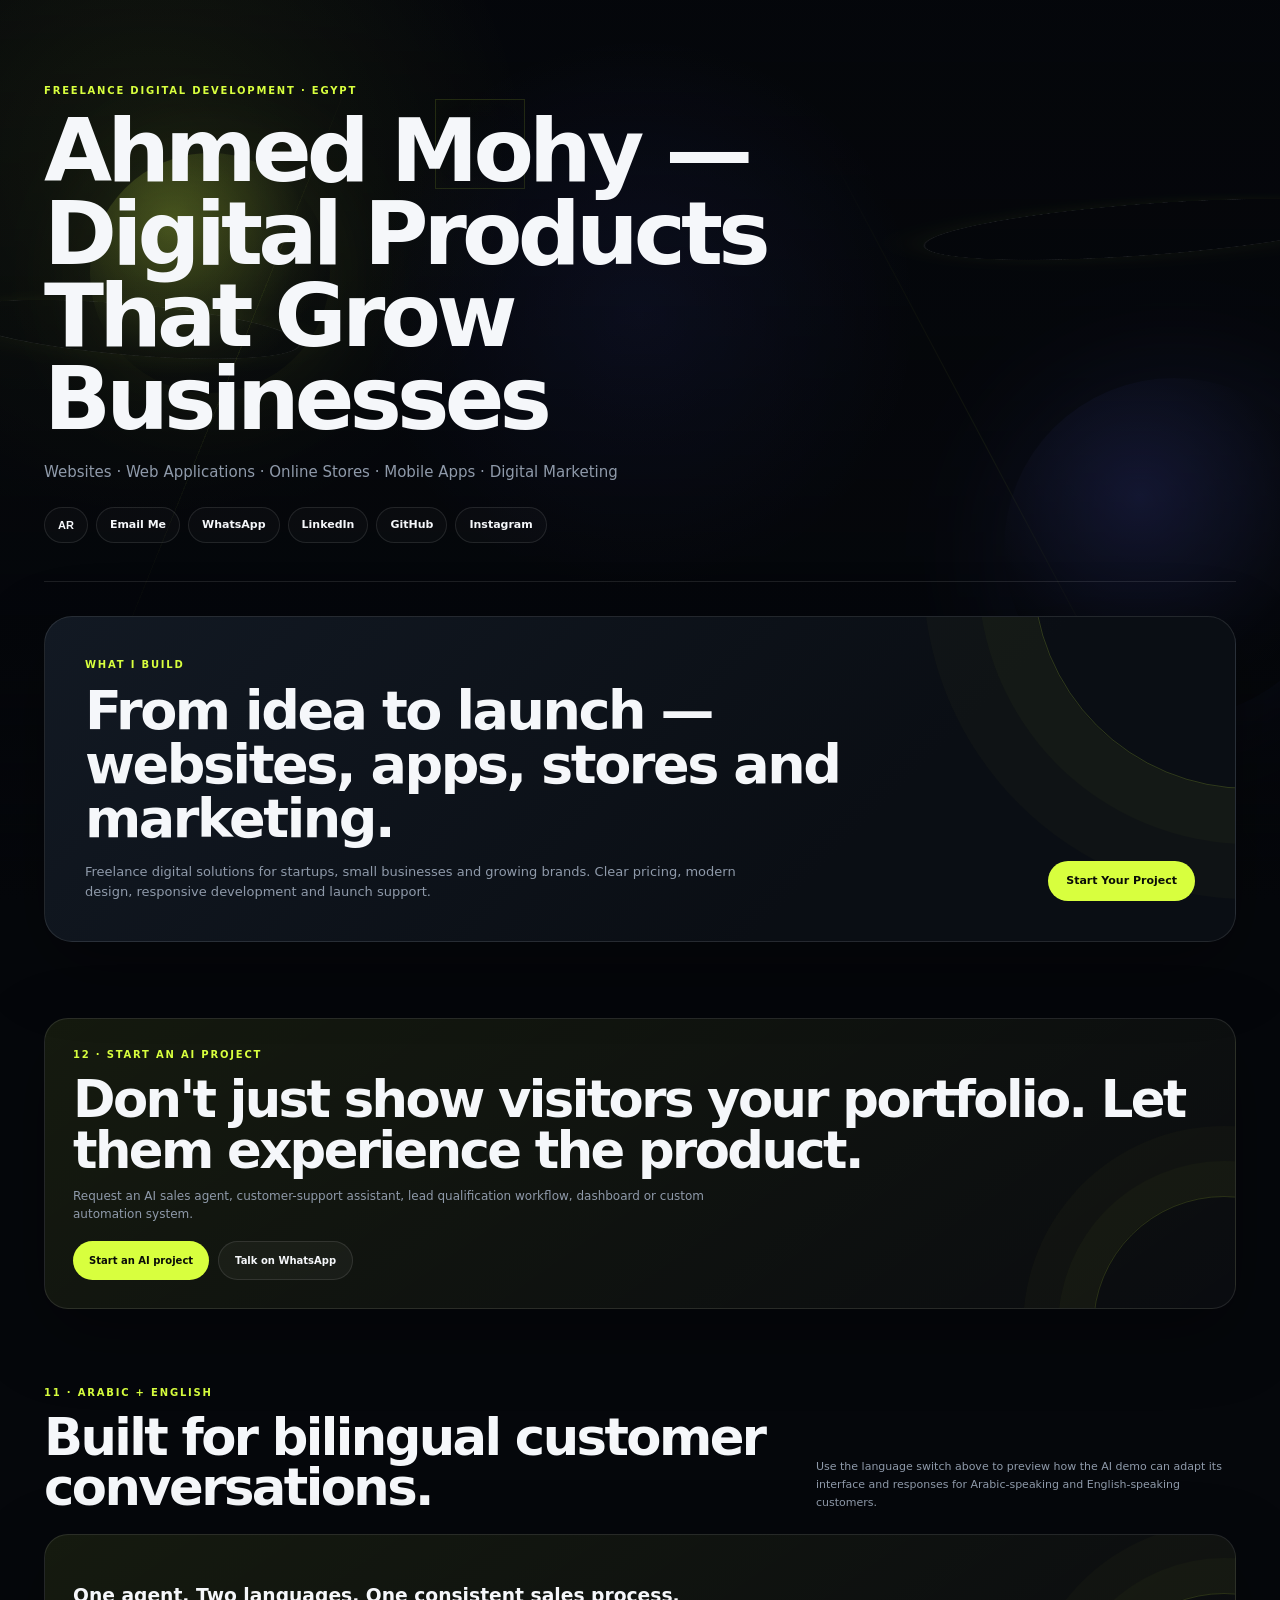
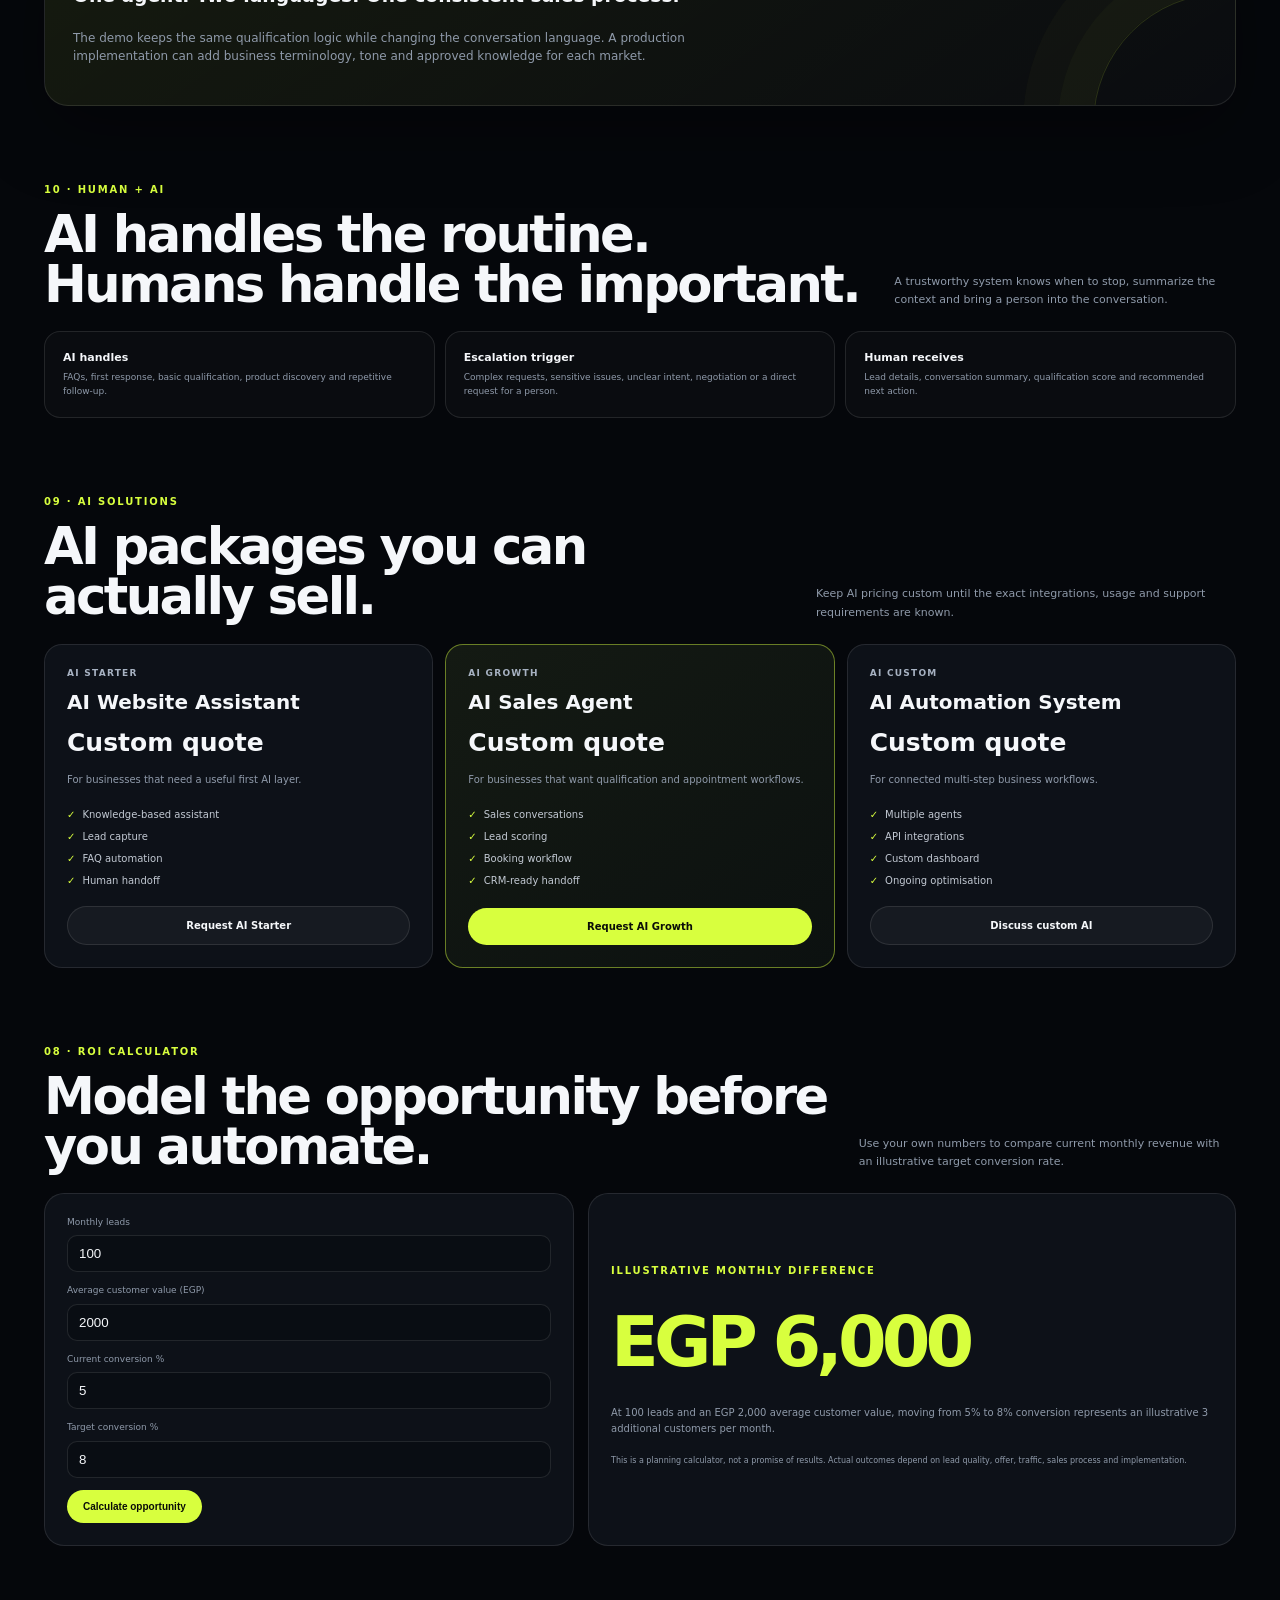
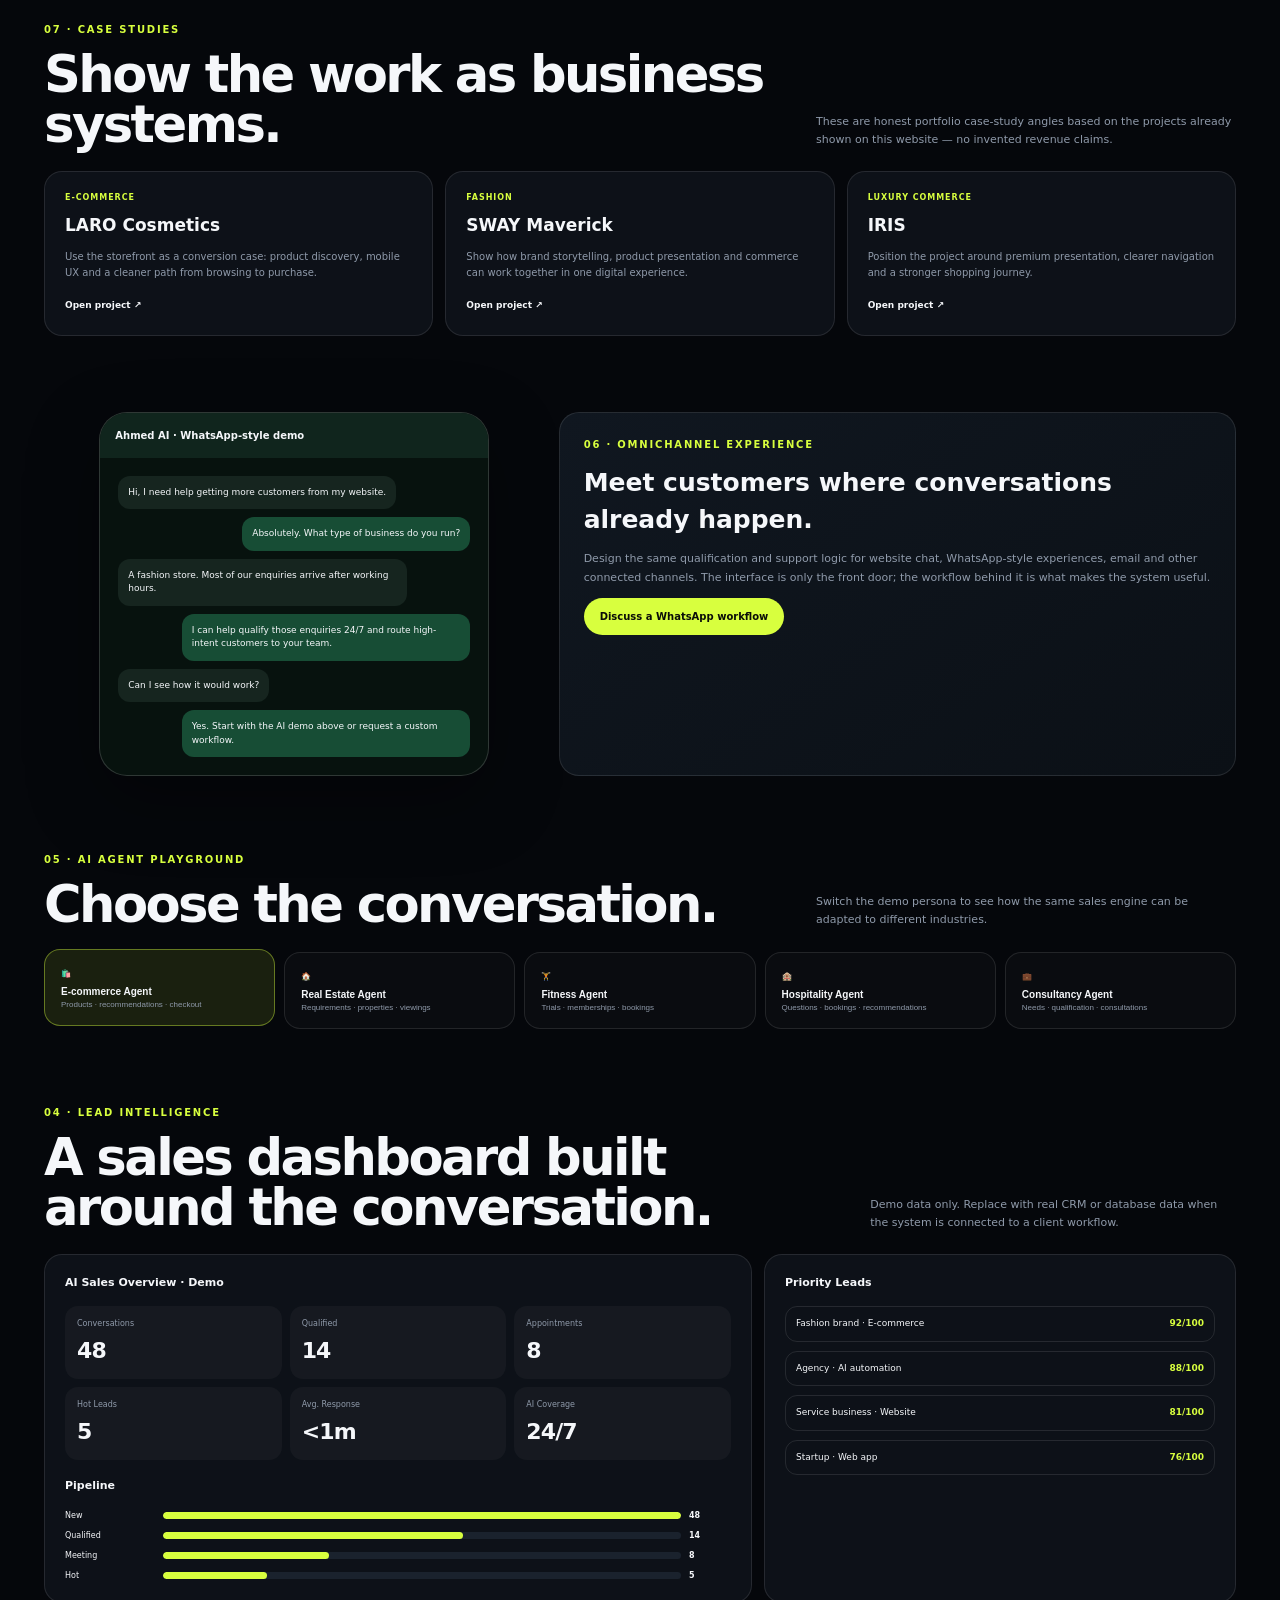
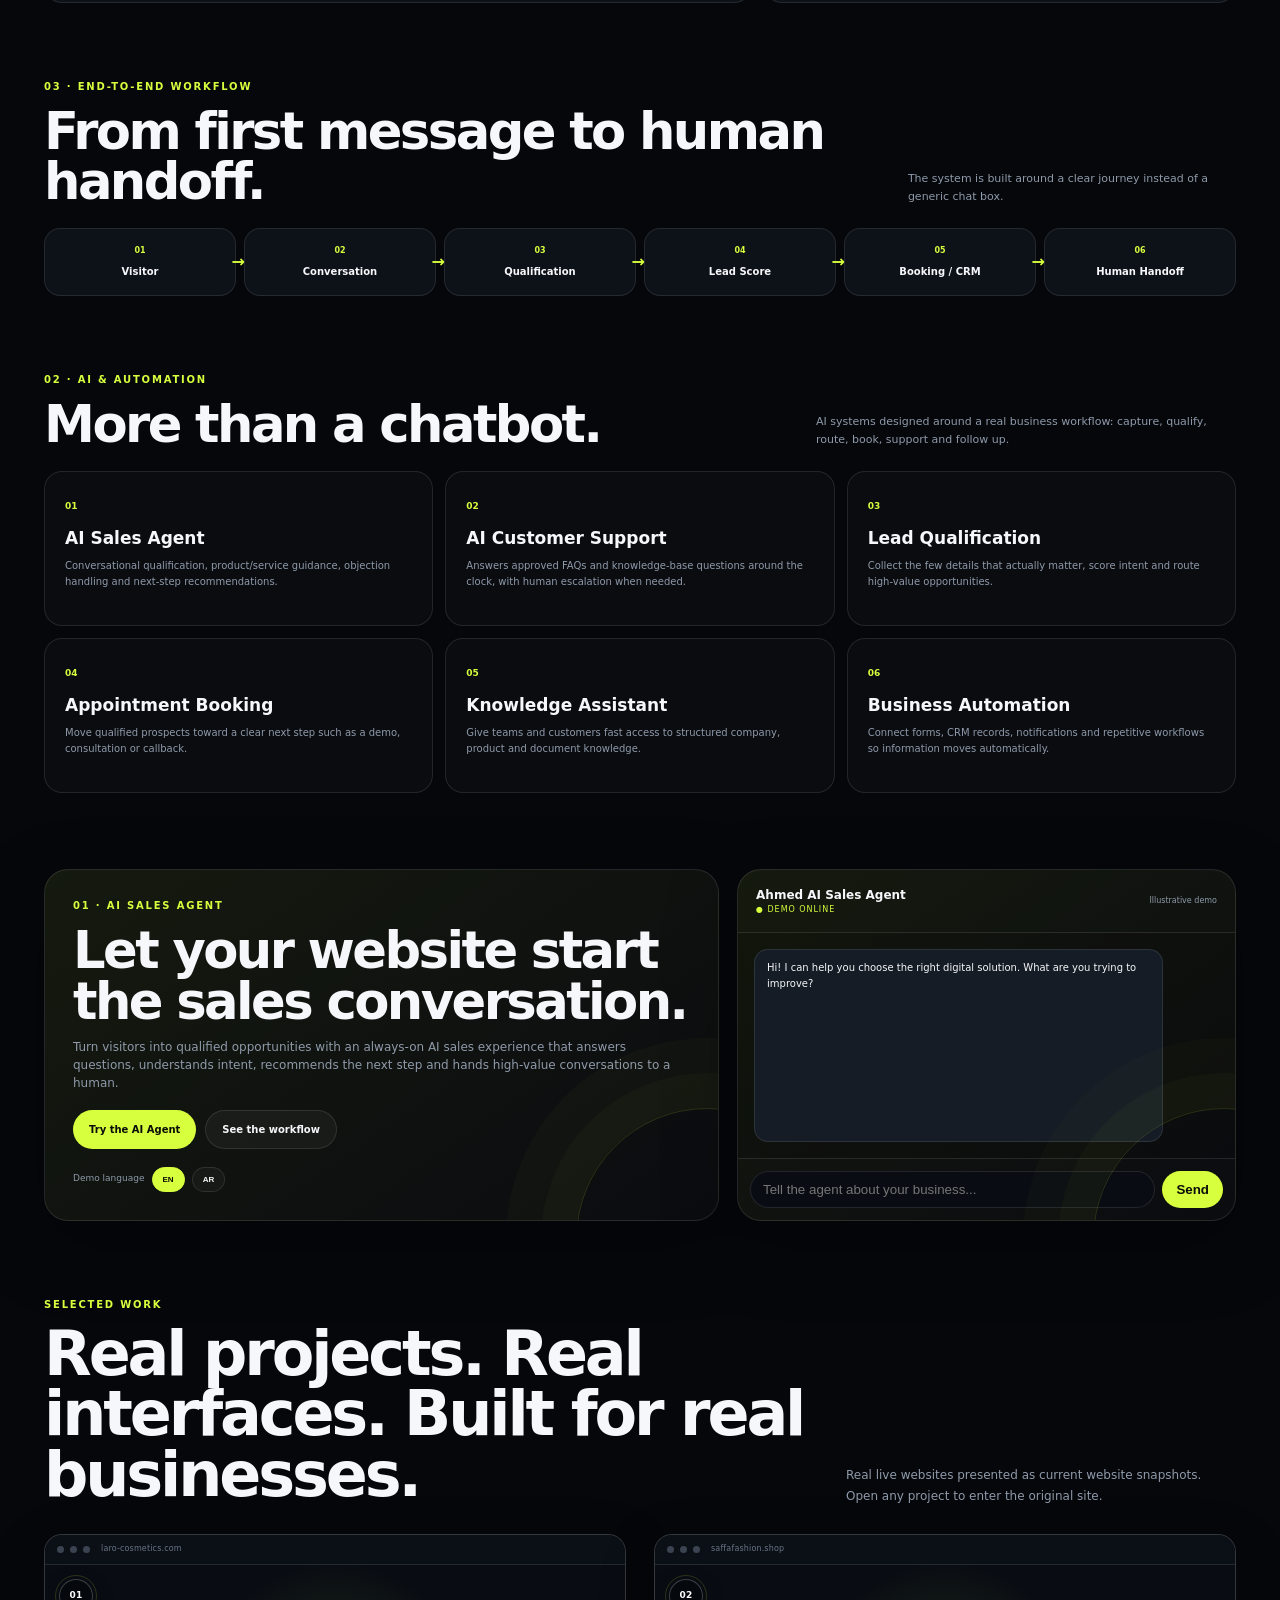
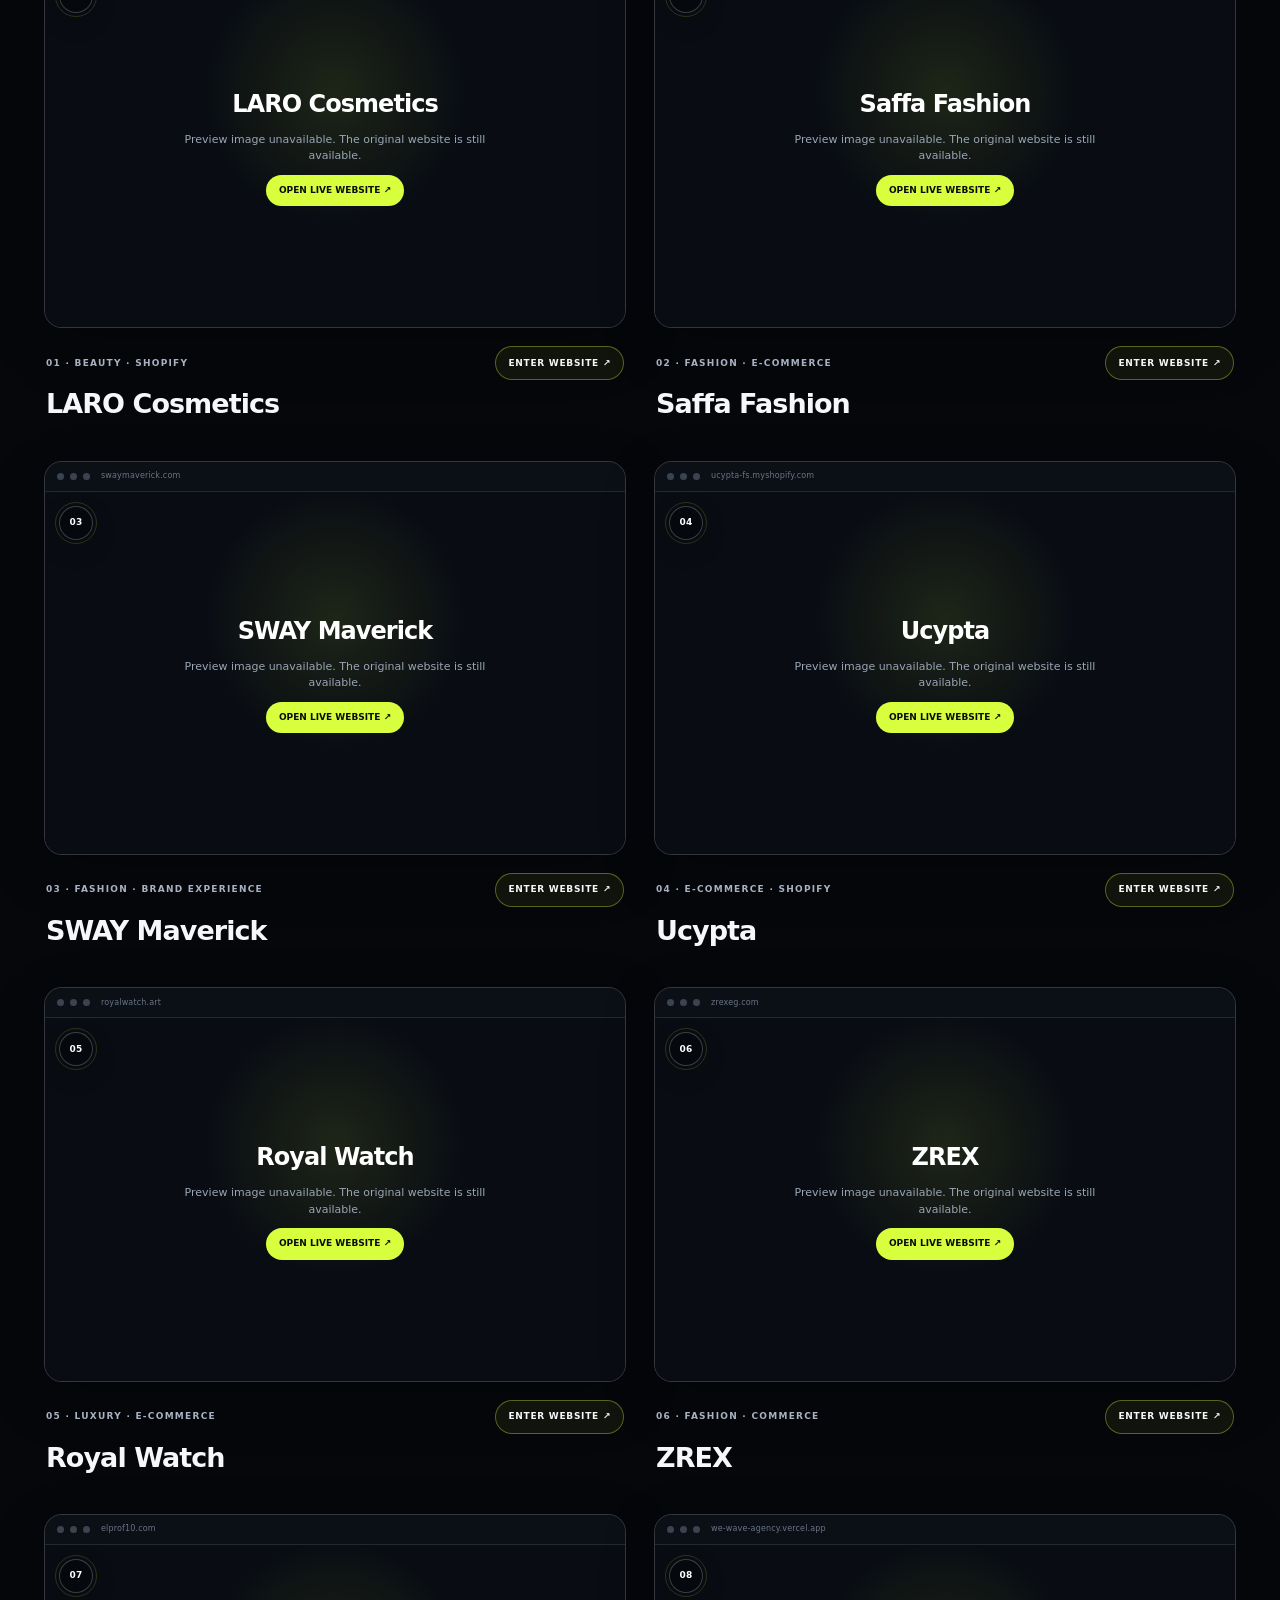
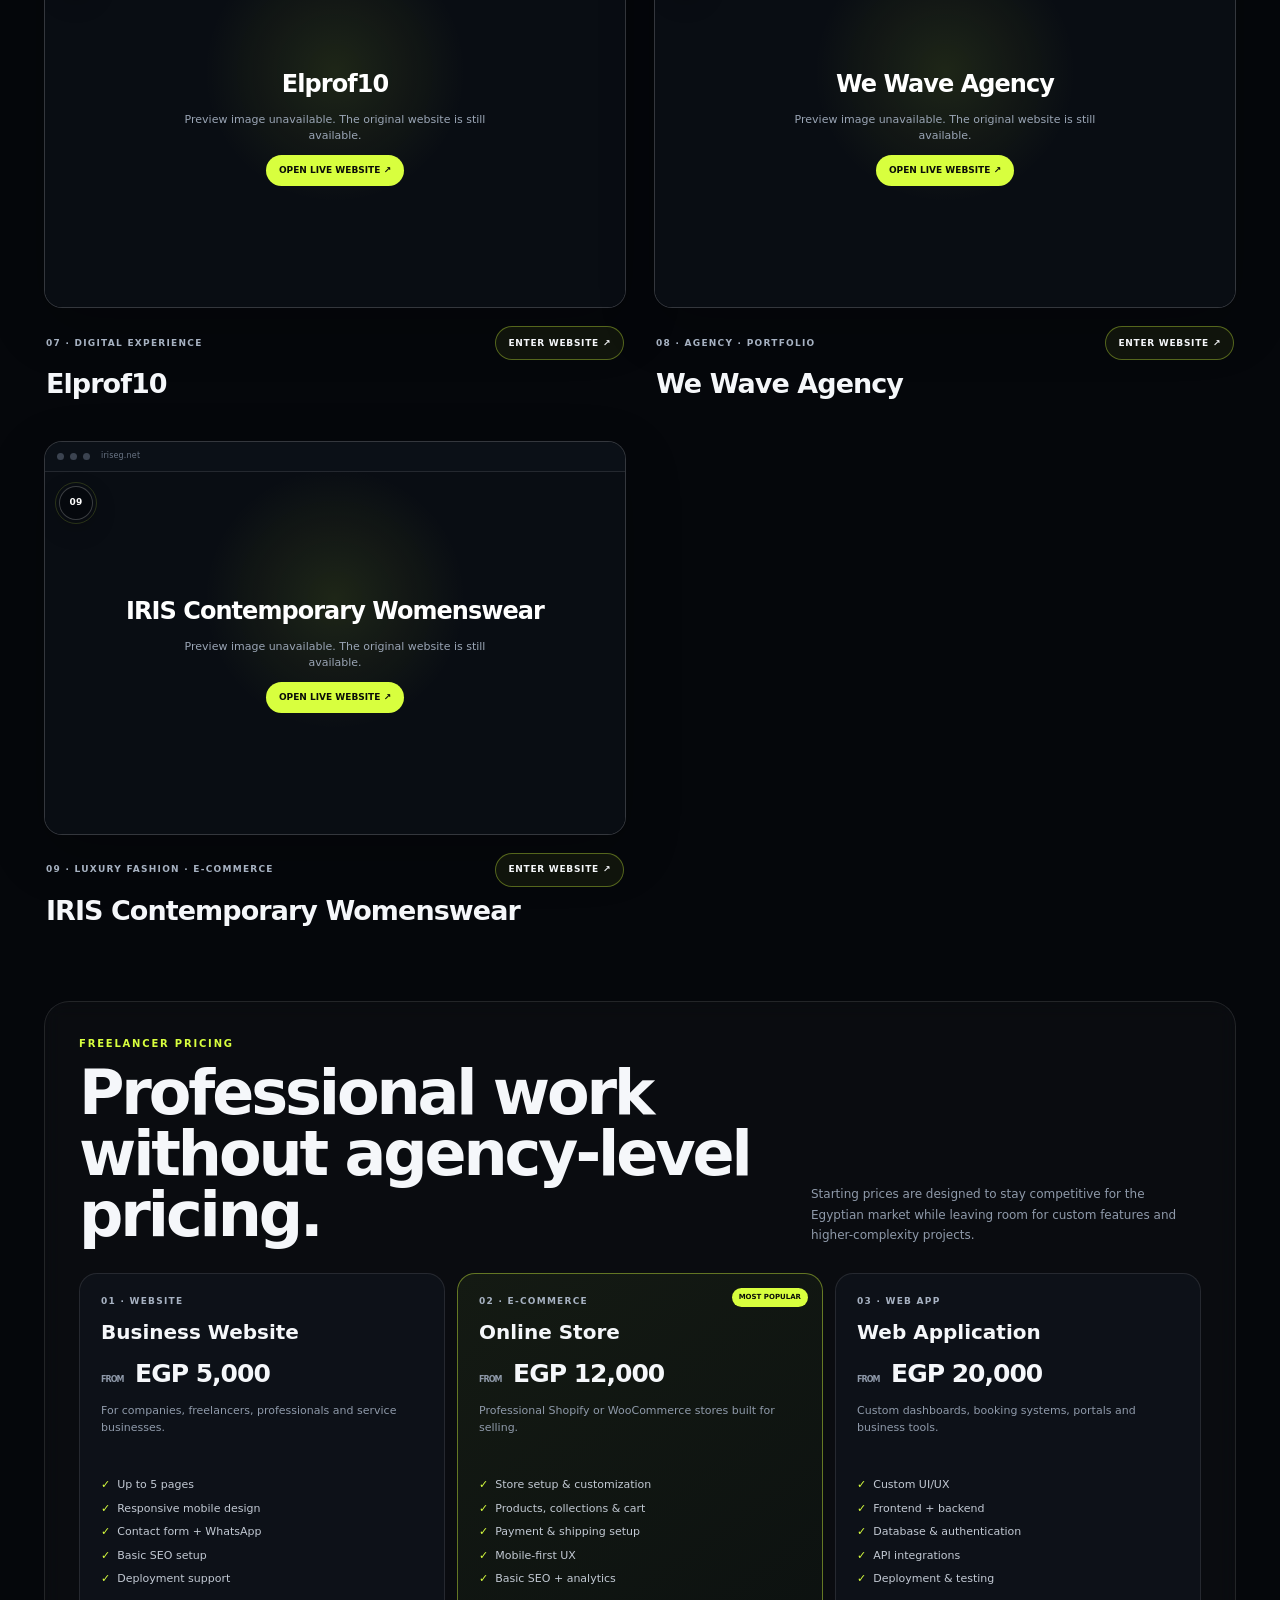
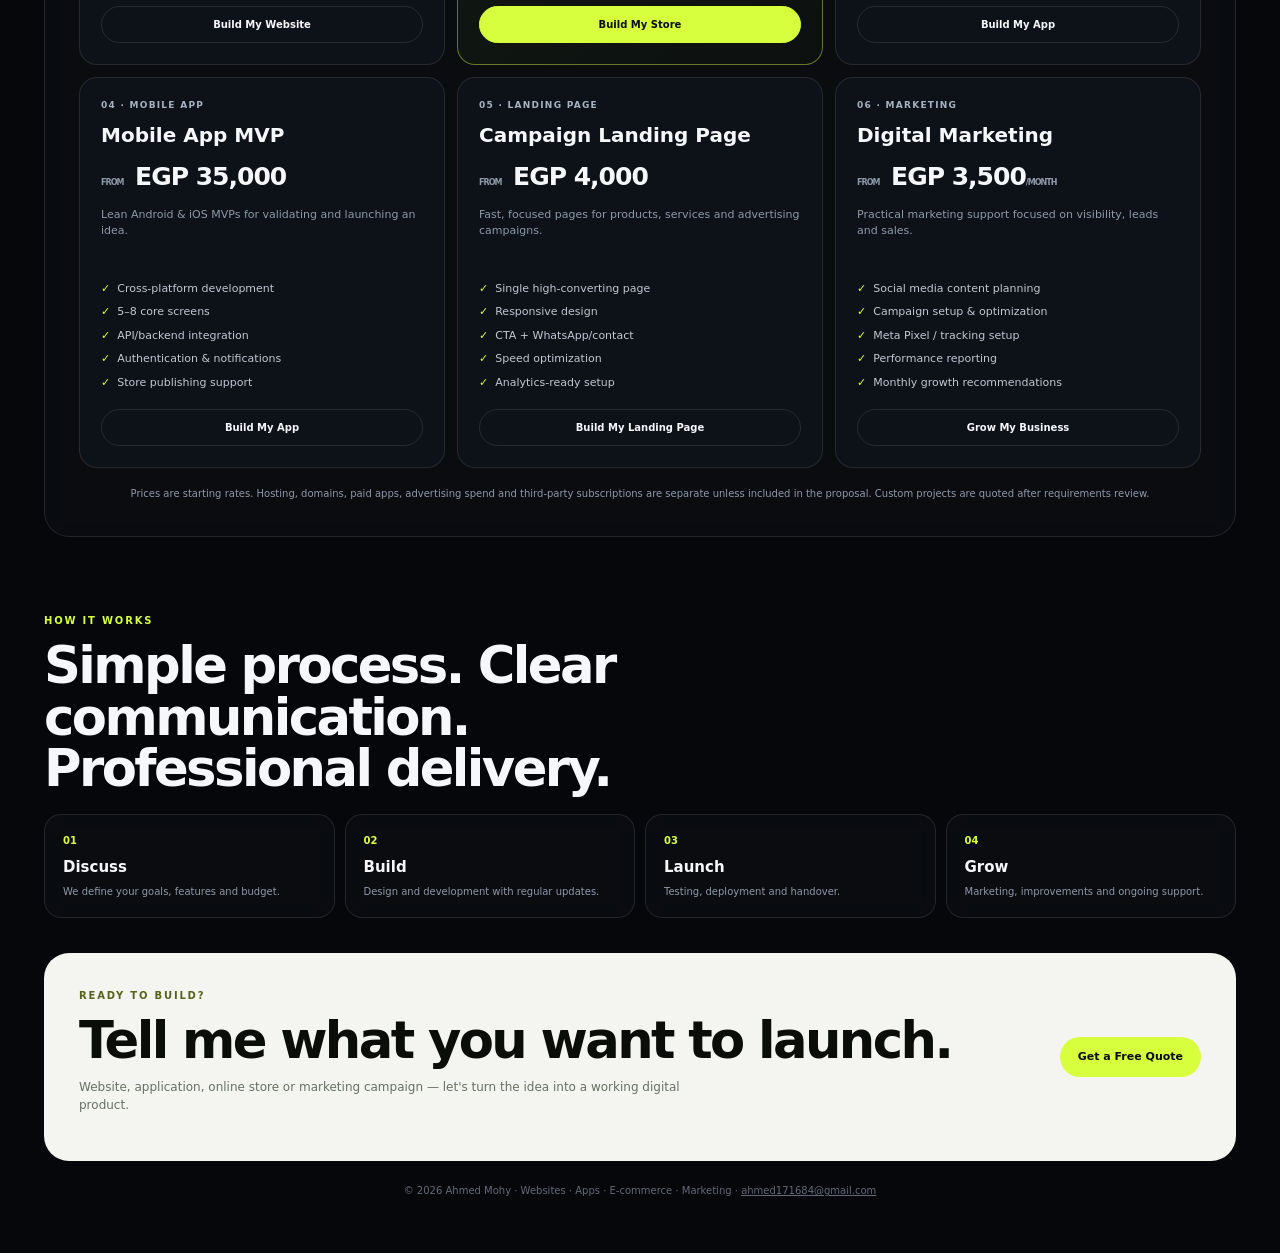
==== index.html @ adc6d204 "Apply 12-step AI growth upgrade" ====
<!doctype html>
<html lang="en">
<head>
  <meta charset="utf-8" />
  <meta name="viewport" content="width=device-width,initial-scale=1" />
  <meta name="description" content="Ahmed Mohy — Websites, AI sales agents, web applications, online stores, mobile apps and digital marketing in Egypt." />
  <title>Ahmed Mohy | Websites · AI Agents · E-commerce · Automation</title>
  <link rel="preconnect" href="https://fonts.googleapis.com" />
  <link rel="preconnect" href="https://fonts.gstatic.com" crossorigin />
  <link rel="stylesheet" href="style.css" />
  <link rel="stylesheet" href="growth.css" />
</head>
<body>
  <div class="container">
    <header class="header">
      <div class="eyebrow">FREELANCE DIGITAL DEVELOPMENT · EGYPT</div>
      <h1 id="title">Ahmed Mohy — Digital Products That Grow Businesses</h1>
      <p id="subtitle">Websites · Web Applications · Online Stores · Mobile Apps · Digital Marketing</p>
      <div class="buttons">
        <button class="chip" id="langBtn" type="button">AR</button>
        <a class="chip" href="mailto:ahmed171684@gmail.com">Email Me</a>
        <a class="chip" href="https://wa.me/201016286261" target="_blank" rel="noopener noreferrer">WhatsApp</a>
        <a class="chip" href="https://www.linkedin.com/in/ahmed-mohy-83b447220/" target="_blank" rel="noopener noreferrer">LinkedIn</a>
        <a class="chip" href="https://github.com/AhmedMohy99" target="_blank" rel="noopener noreferrer">GitHub</a>
        <a class="chip" href="https://www.instagram.com/ahmed.abdrabboo/" target="_blank" rel="noopener noreferrer">Instagram</a>
      </div>
    </header>

    <section class="hero-card">
      <div>
        <div class="eyebrow">WHAT I BUILD</div>
        <h2>From idea to launch — websites, apps, stores and marketing.</h2>
        <p>Freelance digital solutions for startups, small businesses and growing brands. Clear pricing, modern design, responsive development and launch support.</p>
      </div>
      <a class="hero-cta" href="mailto:ahmed171684@gmail.com?subject=Project%20Inquiry">Start Your Project</a>
    </section>

    <section class="work" id="work" aria-labelledby="workTitle">
      <div class="section-heading">
        <div>
          <div class="eyebrow">SELECTED WORK</div>
          <h2 id="workTitle">Real projects. Real interfaces. Built for real businesses.</h2>
        </div>
        <p id="workIntro">Every project now has a real homepage preview when the live URL is available, with the original local screenshot kept as a fast fallback.</p>
      </div>
      <div class="work-grid">
        <article class="work-card work-card-large featured-project" data-live-url="https://we-wave-agency.vercel.app/"><div class="browser-frame"><div class="browser-bar"><span></span><span></span><span></span><small>we-wave-agency.vercel.app</small></div><button class="live-preview" type="button" aria-label="Open live We Wave homepage">LIVE HOMEPAGE <b>↗</b></button><div class="work-image"><img src="assets/projects/we-wave-agency.png" alt="We Wave Agency homepage preview" loading="eager" /></div></div><div class="work-info"><div class="project-topline"><span>01 · DIGITAL AGENCY WEBSITE</span><a class="project-link" href="https://we-wave-agency.vercel.app/" target="_blank" rel="noopener noreferrer">View Website ↗</a></div><h3>We Wave Agency</h3><p>Modern agency website and digital brand presence with services, portfolio and contact experience.</p></div></article>
        <article class="work-card work-card-large featured-project" data-live-url="https://laro-cosmetics.com/"><div class="browser-frame"><div class="browser-bar"><span></span><span></span><span></span><small>laro-cosmetics.com</small></div><button class="live-preview" type="button" aria-label="Open live LARO Cosmetics homepage">LIVE HOMEPAGE <b>↗</b></button><div class="work-image"><img src="assets/projects/laro.png" alt="LARO Cosmetics homepage preview" loading="lazy" /></div></div><div class="work-info"><div class="project-topline"><span>02 · SHOPIFY E-COMMERCE</span><a class="project-link" href="https://laro-cosmetics.com/" target="_blank" rel="noopener noreferrer">View Website ↗</a></div><h3>LARO Cosmetics</h3><p>Beauty e-commerce experience with product presentation and conversion-focused storefront UX.</p></div></article>
        <article class="work-card" data-live-url="https://saffafashion.shop/"><div class="browser-frame"><div class="browser-bar"><span></span><span></span><span></span><small>saffafashion.shop</small></div><button class="live-preview" type="button" aria-label="Open live Saffa Fashion homepage">LIVE HOMEPAGE <b>↗</b></button><div class="work-image"><img src="assets/projects/saffa.png" alt="Saffa Fashion homepage preview" loading="lazy" /></div></div><div class="work-info"><div class="project-topline"><span>03 · FASHION E-COMMERCE</span><a class="project-link" href="https://saffafashion.shop/" target="_blank" rel="noopener noreferrer">View Website ↗</a></div><h3>Saffa Fashion</h3><p>Modern fashion storefront designed for a clean and premium shopping experience.</p></div></article>
        <article class="work-card"><div class="browser-frame"><div class="browser-bar"><span></span><span></span><span></span><small>IRIS · local preview</small></div><div class="work-image"><img src="assets/projects/iris.jpg" alt="IRIS Contemporary Womenswear homepage preview" loading="lazy" /></div></div><div class="work-info"><span>04 · WOOCOMMERCE</span><h3>IRIS Contemporary Womenswear</h3><p>Quiet-luxury fashion presentation with refined product-focused UX.</p></div></article>
        <article class="work-card" data-live-url="https://swaymaverick.com/"><div class="browser-frame"><div class="browser-bar"><span></span><span></span><span></span><small>swaymaverick.com</small></div><button class="live-preview" type="button" aria-label="Open live SWAYMAVERICK homepage">LIVE HOMEPAGE <b>↗</b></button><div class="work-image"><img src="assets/projects/swaymaverick.png" alt="SWAYMAVERICK homepage preview" loading="lazy" /></div></div><div class="work-info"><div class="project-topline"><span>05 · FASHION BRAND</span><a class="project-link" href="https://swaymaverick.com/" target="_blank" rel="noopener noreferrer">View Website ↗</a></div><h3>SWAY Maverick</h3><p>Bold fashion e-commerce presentation built around strong product visuals.</p></div></article>
        <article class="work-card" data-live-url="https://zrexeg.com/"><div class="browser-frame"><div class="browser-bar"><span></span><span></span><span></span><small>zrexeg.com</small></div><button class="live-preview" type="button" aria-label="Open live ZREX homepage">LIVE HOMEPAGE <b>↗</b></button><div class="work-image"><img src="assets/projects/zrexeg.png" alt="ZREX homepage preview" loading="lazy" /></div></div><div class="work-info"><div class="project-topline"><span>06 · WEB DEVELOPMENT</span><a class="project-link" href="https://zrexeg.com/" target="_blank" rel="noopener noreferrer">View Website ↗</a></div><h3>ZREX</h3><p>Business-focused web experience with a clear structure and modern interface.</p></div></article>
        <article class="work-card"><div class="browser-frame"><div class="browser-bar"><span></span><span></span><span></span><small>UCYPTA · local preview</small></div><div class="work-image"><img src="assets/projects/ucypta.png" alt="Ucypta homepage preview" loading="lazy" /></div></div><div class="work-info"><span>07 · WEBSITE</span><h3>Ucypta</h3><p>Responsive digital experience designed around usability and clear content.</p></div></article>
        <article class="work-card" data-live-url="https://elprof10.com/"><div class="browser-frame"><div class="browser-bar"><span></span><span></span><span></span><small>elprof10.com</small></div><button class="live-preview" type="button" aria-label="Open live Elprof10 homepage">LIVE HOMEPAGE <b>↗</b></button><div class="work-image"><img src="assets/projects/elprof10.png" alt="Elprof10 homepage preview" loading="lazy" /></div></div><div class="work-info"><div class="project-topline"><span>08 · WEBSITE</span><a class="project-link" href="https://elprof10.com/" target="_blank" rel="noopener noreferrer">View Website ↗</a></div><h3>Elprof10</h3><p>Performance-minded website interface with a practical business-first layout.</p></div></article>
        <article class="work-card" data-live-url="https://www.officialroyalwatch.com/"><div class="browser-frame"><div class="browser-bar"><span></span><span></span><span></span><small>officialroyalwatch.com</small></div><button class="live-preview" type="button" aria-label="Open live Royal Watch homepage">LIVE HOMEPAGE <b>↗</b></button><div class="work-image"><img src="assets/projects/royalwatch.png" alt="Royal Watch homepage preview" loading="lazy" /></div></div><div class="work-info"><div class="project-topline"><span>09 · E-COMMERCE</span><a class="project-link" href="https://www.officialroyalwatch.com/" target="_blank" rel="noopener noreferrer">View Website ↗</a></div><h3>Royal Watch</h3><p>Premium product presentation focused on watches, trust and online shopping.</p></div></article>
      </div>
    </section>

    <section class="pricing" id="pricing" aria-labelledby="pricingTitle">
      <div class="section-heading"><div><div class="eyebrow">FREELANCER PRICING</div><h2 id="pricingTitle">Professional work without agency-level pricing.</h2></div><p id="pricingIntro">Starting prices are designed to stay competitive for the Egyptian market while leaving room for custom features and higher-complexity projects.</p></div>
      <div class="pricing-grid">
        <article class="price-card"><div class="price-label">01 · WEBSITE</div><h3>Business Website</h3><div class="price"><span>FROM</span> EGP 5,000</div><p>For companies, freelancers, professionals and service businesses.</p><ul><li>Up to 5 pages</li><li>Responsive mobile design</li><li>Contact form + WhatsApp</li><li>Basic SEO setup</li><li>Deployment support</li></ul><a class="price-cta" href="mailto:ahmed171684@gmail.com?subject=Business%20Website">Build My Website</a></article>
        <article class="price-card featured"><div class="popular">MOST POPULAR</div><div class="price-label">02 · E-COMMERCE</div><h3>Online Store</h3><div class="price"><span>FROM</span> EGP 12,000</div><p>Professional Shopify or WooCommerce stores built for selling.</p><ul><li>Store setup & customization</li><li>Products, collections & cart</li><li>Payment & shipping setup</li><li>Mobile-first UX</li><li>Basic SEO + analytics</li></ul><a class="price-cta primary" href="mailto:ahmed171684@gmail.com?subject=Online%20Store">Build My Store</a></article>
        <article class="price-card"><div class="price-label">03 · WEB APP</div><h3>Web Application</h3><div class="price"><span>FROM</span> EGP 20,000</div><p>Custom dashboards, booking systems, portals and business tools.</p><ul><li>Custom UI/UX</li><li>Frontend + backend</li><li>Database & authentication</li><li>API integrations</li><li>Deployment & testing</li></ul><a class="price-cta" href="mailto:ahmed171684@gmail.com?subject=Web%20Application">Build My App</a></article>
        <article class="price-card"><div class="price-label">04 · MOBILE APP</div><h3>Mobile App MVP</h3><div class="price"><span>FROM</span> EGP 35,000</div><p>Lean Android & iOS MVPs for validating and launching an idea.</p><ul><li>Cross-platform development</li><li>5–8 core screens</li><li>API/backend integration</li><li>Authentication & notifications</li><li>Store publishing support</li></ul><a class="price-cta" href="mailto:ahmed171684@gmail.com?subject=Mobile%20App">Build My App</a></article>
        <article class="price-card"><div class="price-label">05 · LANDING PAGE</div><h3>Campaign Landing Page</h3><div class="price"><span>FROM</span> EGP 4,000</div><p>Fast, focused pages for products, services and advertising campaigns.</p><ul><li>Single high-converting page</li><li>Responsive design</li><li>CTA + WhatsApp/contact</li><li>Speed optimization</li><li>Analytics-ready setup</li></ul><a class="price-cta" href="mailto:ahmed171684@gmail.com?subject=Landing%20Page">Build My Landing Page</a></article>
        <article class="price-card"><div class="price-label">06 · MARKETING</div><h3>Digital Marketing</h3><div class="price"><span>FROM</span> EGP 3,500<span>/MONTH</span></div><p>Practical marketing support focused on visibility, leads and sales.</p><ul><li>Social media content planning</li><li>Campaign setup & optimization</li><li>Meta Pixel / tracking setup</li><li>Performance reporting</li><li>Monthly growth recommendations</li></ul><a class="price-cta" href="mailto:ahmed171684@gmail.com?subject=Digital%20Marketing">Grow My Business</a></article>
      </div>
      <p class="pricing-note" id="pricingNote">Prices are starting rates. Hosting, domains, paid apps, advertising spend and third-party subscriptions are separate unless included in the proposal. Custom projects are quoted after requirements review.</p>
    </section>

    <section class="process"><div class="eyebrow">HOW IT WORKS</div><h2>Simple process. Clear communication. Professional delivery.</h2><div class="process-grid"><div><b>01</b><strong>Discuss</strong><span>We define your goals, features and budget.</span></div><div><b>02</b><strong>Build</strong><span>Design and development with regular updates.</span></div><div><b>03</b><strong>Launch</strong><span>Testing, deployment and handover.</span></div><div><b>04</b><strong>Grow</strong><span>Marketing, improvements and ongoing support.</span></div></div></section>
    <section class="contact-card"><div><div class="eyebrow">READY TO BUILD?</div><h2>Tell me what you want to launch.</h2><p>Website, application, online store or marketing campaign — let's turn the idea into a working digital product.</p></div><a class="hero-cta" href="mailto:ahmed171684@gmail.com?subject=New%20Project%20Inquiry">Get a Free Quote</a></section>
    <footer class="footer">© 2026 Ahmed Mohy · Websites · Apps · E-commerce · Marketing · <a href="mailto:ahmed171684@gmail.com">ahmed171684@gmail.com</a></footer>
  </div>

  <div class="preview-modal" id="previewModal" aria-hidden="true" role="dialog" aria-modal="true" aria-labelledby="previewTitle">
    <div class="preview-backdrop" data-close-preview></div>
    <div class="preview-dialog">
      <div class="preview-header"><div><span class="eyebrow">LIVE HOMEPAGE</span><h2 id="previewTitle">Project Preview</h2></div><div class="preview-actions"><a id="previewExternal" class="chip" href="#" target="_blank" rel="noopener noreferrer">Open Full Site ↗</a><button class="chip" id="previewClose" type="button">Close</button></div></div>
      <div class="preview-browser"><div class="browser-bar"><span></span><span></span><span></span><small id="previewUrl">Live website</small></div><iframe id="previewFrame" title="Live project homepage" loading="lazy" referrerpolicy="strict-origin-when-cross-origin"></iframe></div>
      <p class="preview-note">If a website blocks embedded previews, use <strong>Open Full Site ↗</strong> to view the exact live homepage in a new tab.</p>
    </div>
  </div>
  <script src="growth.js"></script>
  <script src="script.js"></script>
</body>
</html>
---- style.css ----
:root{--bg:#07090d;--surface:#0d1118;--surface-2:#121923;--text:#f5f7fa;--muted:#8f9aaa;--line:rgba(255,255,255,.10);--line-strong:rgba(255,255,255,.16);--accent:#d8ff3e;--accent-soft:rgba(216,255,62,.10);--accent-2:#a7b2c2;--shadow:0 24px 70px rgba(0,0,0,.34)}
*{box-sizing:border-box}html{scroll-behavior:smooth}body{margin:0;background:radial-gradient(850px 520px at 8% -8%,rgba(216,255,62,.10),transparent 62%),radial-gradient(900px 620px at 92% 10%,rgba(91,104,255,.10),transparent 64%),var(--bg);color:var(--text);font-family:Inter,ui-sans-serif,system-ui,-apple-system,"Segoe UI",Roboto,Arial,sans-serif;line-height:1.5}.container{width:min(1240px,100%);margin:auto;padding:28px 24px 55px}.header{padding:55px 0 38px;border-bottom:1px solid var(--line)}.eyebrow{font-size:10px;letter-spacing:.18em;font-weight:850;color:var(--accent);text-transform:uppercase;margin-bottom:12px}h1{max-width:950px;margin:0;font-size:clamp(42px,7vw,88px);line-height:.94;letter-spacing:-.055em;font-weight:850}.header p{margin:20px 0 0;color:var(--muted);font-size:15px}.buttons{display:flex;flex-wrap:wrap;gap:8px;margin-top:24px}.chip{display:inline-flex;align-items:center;justify-content:center;min-height:36px;padding:8px 13px;border:1px solid var(--line);border-radius:999px;background:rgba(255,255,255,.025);color:var(--text);text-decoration:none;font-size:11px;font-weight:750;cursor:pointer;transition:transform .2s ease,border-color .2s ease,color .2s ease,background .2s ease}.chip:hover{border-color:rgba(216,255,62,.55);background:var(--accent-soft);color:var(--accent);transform:translateY(-2px)}
.hero-card{margin:34px 0 76px;padding:40px;border:1px solid var(--line);border-radius:28px;background:linear-gradient(135deg,#121923,#0a0e14 68%);display:flex;align-items:flex-end;justify-content:space-between;gap:30px;box-shadow:var(--shadow);position:relative;overflow:hidden}.hero-card:after{content:"";position:absolute;width:430px;height:430px;right:-230px;top:-260px;border-radius:50%;border:1px solid rgba(216,255,62,.18);box-shadow:0 0 0 55px rgba(216,255,62,.025),0 0 0 110px rgba(216,255,62,.018)}.hero-card h2{position:relative;z-index:1;max-width:820px;margin:0;font-size:clamp(28px,4.5vw,54px);line-height:1;letter-spacing:-.045em}.hero-card p{position:relative;z-index:1;max-width:680px;color:var(--muted);font-size:13px;margin:16px 0 0}.hero-cta{position:relative;z-index:2;display:inline-flex;align-items:center;justify-content:center;padding:12px 18px;border-radius:999px;background:var(--accent);color:#0a0d08;text-decoration:none;font-size:11px;font-weight:900;white-space:nowrap;transition:transform .2s ease,box-shadow .2s ease}.hero-cta:hover{transform:translateY(-2px);box-shadow:0 12px 35px rgba(216,255,62,.18)}
.work,.pricing{margin:0 0 76px;padding:0;background:transparent;border:0;box-shadow:none}.section-heading{display:flex;align-items:flex-end;justify-content:space-between;gap:40px;margin-bottom:28px}.section-heading h2{max-width:780px;margin:0;font-size:clamp(30px,5vw,62px);line-height:.98;letter-spacing:-.05em}.section-heading p{max-width:390px;color:var(--muted);font-size:12px;line-height:1.7;margin:0}.work-grid{display:grid;grid-template-columns:repeat(2,minmax(0,1fr));gap:42px 28px;align-items:start}.work-card,.work-card-unified{position:relative;min-width:0;overflow:visible;border:0;border-radius:0;background:transparent;transition:transform .3s ease}.work-card:hover,.work-card-unified:hover{transform:translateY(-5px)}.browser-frame{position:relative;background:var(--surface);border:1px solid var(--line-strong);border-radius:18px;overflow:hidden;box-shadow:0 18px 55px rgba(0,0,0,.24);transition:border-color .25s ease,box-shadow .25s ease}.work-card:hover .browser-frame{border-color:rgba(216,255,62,.32);box-shadow:0 24px 65px rgba(0,0,0,.34)}.browser-bar{height:30px;display:flex;align-items:center;gap:6px;padding:0 12px;border-bottom:1px solid var(--line);background:#0b1017}.browser-bar span{width:7px;height:7px;border-radius:50%;background:#3b4350}.browser-bar small{margin-left:5px;min-width:0;overflow:hidden;text-overflow:ellipsis;white-space:nowrap;color:#697484;font-size:8px;letter-spacing:.02em}.work-image{position:relative;aspect-ratio:16/10;overflow:hidden;background:#e9ebee}.work-image:after{content:"";position:absolute;inset:0;background:linear-gradient(180deg,transparent 58%,rgba(5,8,12,.18) 100%);pointer-events:none}.work-image img{position:absolute;inset:0;width:100%;height:100%;object-fit:cover;object-position:top center;display:block;transition:transform .65s cubic-bezier(.2,.7,.2,1),filter .35s ease}.work-card:hover .work-image img{transform:scale(1.025);filter:saturate(1.04)}.live-site-frame,.has-live-site .live-site-frame{display:none!important}.work-number{position:absolute;left:14px;top:44px;z-index:6;display:flex;align-items:center;justify-content:center;width:34px;height:34px;border:1px solid rgba(255,255,255,.22);border-radius:50%;background:rgba(5,8,12,.72);backdrop-filter:blur(12px);color:#fff;font-size:9px;font-weight:900;letter-spacing:.04em;box-shadow:0 8px 24px rgba(0,0,0,.22)}.work-number:before{content:"";position:absolute;inset:-5px;border:1px solid rgba(216,255,62,.16);border-radius:50%}.live-preview{display:none!important}.work-info{padding:18px 2px 0;min-height:86px}.project-topline{min-height:24px;display:flex;align-items:center;justify-content:space-between;gap:14px}.work-info span{font-size:9px;letter-spacing:.14em;text-transform:uppercase;color:var(--accent-2);font-weight:850}.work-info h3{margin:9px 0 0;font-size:clamp(21px,2.2vw,27px);letter-spacing:-.035em;line-height:1.08}.work-info p{display:none}.project-link{display:inline-flex;align-items:center;justify-content:center;min-height:34px;padding:8px 12px;border:1px solid rgba(216,255,62,.35);border-radius:999px;background:rgba(216,255,62,.06);color:var(--text);text-decoration:none;font-size:9px;text-transform:uppercase;letter-spacing:.08em;font-weight:900;white-space:nowrap;transition:color .2s ease,border-color .2s ease,background .2s ease,transform .2s ease}.project-link:hover{color:#0a0d08;border-color:var(--accent);background:var(--accent);transform:translateY(-2px)}.archive-heading,.archive-grid{display:none!important}
/* Premium 3D project atmosphere — each card gets its own themed scene. */
.has-3d-scene{isolation:isolate;background:#080b10}.project-3d-scene{position:absolute;inset:0;z-index:0;overflow:hidden;perspective:900px;pointer-events:none;opacity:.92}.project-3d-scene:before{content:"";position:absolute;inset:-30%;background:radial-gradient(circle at 50% 50%,rgba(216,255,62,.16),transparent 34%),radial-gradient(circle at 20% 20%,rgba(91,104,255,.12),transparent 30%);animation:scenePulse 6s ease-in-out infinite}.scene-core{position:absolute;left:50%;top:50%;width:115px;height:115px;transform:translate(-50%,-50%) rotateX(58deg) rotateZ(35deg);border:1px solid rgba(255,255,255,.24);border-radius:28%;background:linear-gradient(145deg,rgba(255,255,255,.08),rgba(255,255,255,.015));box-shadow:0 0 55px rgba(216,255,62,.12),inset 0 0 35px rgba(255,255,255,.05);animation:coreFloat 7s ease-in-out infinite;backdrop-filter:blur(3px)}.scene-ring{position:absolute;left:50%;top:50%;width:190px;height:70px;transform:translate(-50%,-50%) rotateX(68deg) rotateZ(-18deg);border:1px solid rgba(255,255,255,.25);border-radius:50%;box-shadow:0 0 24px rgba(216,255,62,.10);animation:ringSpin 9s linear infinite}.scene-orbit{position:absolute;left:50%;top:50%;width:240px;height:120px;transform:translate(-50%,-50%) rotateX(68deg) rotateZ(28deg);border:1px solid rgba(255,255,255,.13);border-radius:50%;animation:orbitSpin 12s linear infinite}.scene-dot{position:absolute;left:50%;top:-5px;width:10px;height:10px;border-radius:50%;background:var(--accent);box-shadow:0 0 24px var(--accent);transform:translateX(-50%)}.scene-cube{position:absolute;right:12%;top:18%;width:34px;height:34px;transform-style:preserve-3d;animation:cubeSpin 8s linear infinite}.scene-cube span{position:absolute;inset:0;border:1px solid rgba(255,255,255,.24);background:rgba(255,255,255,.025)}.scene-cube span:nth-child(1){transform:translateZ(17px)}.scene-cube span:nth-child(2){transform:rotateY(180deg) translateZ(17px)}.scene-cube span:nth-child(3){transform:rotateY(90deg) translateZ(17px)}.scene-cube span:nth-child(4){transform:rotateY(-90deg) translateZ(17px)}.scene-cube span:nth-child(5){transform:rotateX(90deg) translateZ(17px)}.scene-cube span:nth-child(6){transform:rotateX(-90deg) translateZ(17px)}.scene-label{position:absolute;left:16%;bottom:18%;font-size:54px;font-weight:900;letter-spacing:-.08em;color:rgba(255,255,255,.07);transform:translateZ(20px);animation:labelFloat 5s ease-in-out infinite}.work-image img{z-index:2;opacity:.88;mix-blend-mode:normal}.has-3d-scene:before{content:"";position:absolute;inset:0;z-index:3;background:linear-gradient(135deg,rgba(7,9,13,.16),transparent 45%,rgba(7,9,13,.34));pointer-events:none}.theme-fashion .scene-core,.theme-iris .scene-core{border-radius:50% 50% 38% 38%;transform:translate(-50%,-50%) rotateX(58deg) rotateZ(20deg) scaleY(1.15)}.theme-streetwear .scene-core{transform:translate(-50%,-50%) rotateX(60deg) rotateZ(45deg);border-radius:8px}.theme-luxury .scene-core{border-radius:50%;border-color:rgba(255,255,255,.36);box-shadow:0 0 70px rgba(255,255,255,.12)}.theme-beauty .scene-core{border-radius:50% 50% 25% 25%;transform:translate(-50%,-50%) rotateX(62deg) rotateZ(-15deg) scale(.8,1.25)}.theme-agency .scene-ring{width:260px;height:90px}.theme-digital .scene-cube,.theme-commerce .scene-cube{animation-duration:6s}.theme-luxury .scene-dot{background:#fff;box-shadow:0 0 24px rgba(255,255,255,.8)}
@keyframes coreFloat{0%,100%{margin-top:-6px;transform:translate(-50%,-50%) rotateX(58deg) rotateZ(35deg)}50%{margin-top:8px;transform:translate(-50%,-50%) rotateX(62deg) rotateZ(52deg)}}@keyframes ringSpin{to{transform:translate(-50%,-50%) rotateX(68deg) rotateZ(342deg)}}@keyframes orbitSpin{to{transform:translate(-50%,-50%) rotateX(68deg) rotateZ(388deg)}}@keyframes cubeSpin{to{transform:rotateX(360deg) rotateY(360deg) rotateZ(180deg)}}@keyframes labelFloat{0%,100%{transform:translateY(0) translateZ(20px)}50%{transform:translateY(-8px) translateZ(20px)}}@keyframes scenePulse{0%,100%{transform:scale(1);opacity:.65}50%{transform:scale(1.08);opacity:1}}
.pricing{padding:34px;border:1px solid var(--line);border-radius:25px;background:rgba(255,255,255,.025)}.pricing-grid{display:grid;grid-template-columns:repeat(3,1fr);gap:12px}.price-card{position:relative;display:flex;flex-direction:column;padding:21px;border:1px solid var(--line);border-radius:18px;background:var(--surface)}.price-card.featured{border-color:rgba(216,255,62,.42);background:linear-gradient(145deg,#141a13,#0c1110)}.popular{position:absolute;right:14px;top:14px;padding:4px 7px;border-radius:999px;background:var(--accent);color:#0b0e08;font-size:7px;font-weight:900}.price-label{font-size:9px;letter-spacing:.14em;color:var(--accent-2);font-weight:850}.price-card h3{margin:8px 0;font-size:20px}.price{font-size:25px;font-weight:850;letter-spacing:-.04em}.price span{font-size:8px;color:var(--muted);margin-right:4px}.price-card p{min-height:55px;color:var(--muted);font-size:11px}.price-card ul{padding:0;margin:8px 0 18px;list-style:none;display:grid;gap:7px;color:#c2c9d3;font-size:11px}.price-card li:before{content:"✓";color:var(--accent);margin-right:7px;font-weight:900}.price-cta{margin-top:auto;text-align:center;padding:10px;border:1px solid var(--line);border-radius:999px;color:var(--text);text-decoration:none;font-size:10px;font-weight:800}.price-cta.primary{background:var(--accent);color:#0a0d08;border-color:var(--accent)}.pricing-note{color:var(--muted);font-size:10px;line-height:1.6;text-align:center;margin:18px 0 0}
.process{padding:0 0 35px}.process h2{max-width:720px;margin:0 0 20px;font-size:clamp(28px,4vw,52px);line-height:1;letter-spacing:-.05em}.process-grid{display:grid;grid-template-columns:repeat(4,1fr);gap:10px}.process-grid>div{padding:18px;border:1px solid var(--line);border-radius:17px;background:rgba(255,255,255,.025)}.process-grid b{display:block;color:var(--accent);font-size:10px}.process-grid strong{display:block;margin:8px 0 5px;font-size:15px}.process-grid span{display:block;color:var(--muted);font-size:10px;line-height:1.55}.contact-card{display:flex;align-items:center;justify-content:space-between;gap:25px;padding:35px;border-radius:25px;background:#f4f5f0;color:#0a0d08}.contact-card .eyebrow{color:#56631c}.contact-card h2{margin:0;font-size:clamp(28px,4vw,52px);line-height:1;letter-spacing:-.05em}.contact-card p{max-width:650px;color:#657064;font-size:12px}.footer{text-align:center;color:#626b78;font-size:10px;padding-top:22px}.footer a{color:inherit}.preview-modal{position:fixed;inset:0;z-index:1000;display:none}.preview-modal.is-open{display:block}.preview-backdrop{position:absolute;inset:0;background:rgba(0,0,0,.82);backdrop-filter:blur(12px)}.preview-dialog{position:absolute;inset:3vh 3vw;display:flex;flex-direction:column;overflow:hidden;border:1px solid rgba(255,255,255,.15);border-radius:20px;background:#fff;box-shadow:0 50px 120px rgba(0,0,0,.55)}.preview-header{display:flex;align-items:center;justify-content:space-between;gap:18px;padding:12px 15px;background:#0c1118;color:#fff}.preview-header .eyebrow{margin:0 0 2px}.preview-header h2{margin:0;font-size:18px}.preview-actions{display:flex;gap:6px}.preview-browser{min-height:0;flex:1;display:flex;flex-direction:column;background:#e7e9ec}.preview-browser iframe{width:100%;height:100%;min-height:400px;border:0;background:#fff}.preview-note{margin:0;padding:8px;text-align:center;color:#6b7280;background:#fff;font-size:10px}
.rtl{direction:rtl}.rtl .hero-card,.rtl .contact-card{flex-direction:row-reverse}.rtl .price-card li:before{margin-right:0;margin-left:7px}.rtl .work-number{left:auto;right:14px}.rtl .live-preview{right:auto;left:14px}.rtl .scene-label{left:auto;right:16%}
@media(max-width:900px){.section-heading{display:block}.section-heading p{margin-top:12px}.work-grid{gap:36px 20px}.pricing-grid{grid-template-columns:repeat(2,1fr)}.process-grid{grid-template-columns:repeat(2,1fr)}}
@media(max-width:650px){.container{padding:16px 13px 35px}.header{padding:35px 0 28px}h1{font-size:clamp(40px,13vw,65px)}.hero-card,.contact-card{display:block;padding:25px}.hero-cta{margin-top:20px}.work-grid{grid-template-columns:1fr;gap:38px}.work-image{aspect-ratio:16/10}.work-info{min-height:0}.project-topline{align-items:flex-start}.project-link{font-size:8px;padding:7px 9px}.pricing{padding:22px 14px}.pricing-grid,.process-grid{grid-template-columns:1fr}.preview-dialog{inset:0;border-radius:0}.preview-browser iframe{min-height:300px}.scene-core{width:90px;height:90px}.scene-ring{width:150px}.scene-orbit{width:190px}.scene-label{font-size:42px}}
@media(prefers-reduced-motion:reduce){*,*::before,*::after{scroll-behavior:auto!important;animation:none!important;transition:none!important}}
---- growth.css ----
/* AI Growth Experience — additive layer for the existing portfolio */
.ai-growth{margin:0 0 76px}.ai-hero{display:grid;grid-template-columns:1.15fr .85fr;gap:18px;align-items:stretch}.ai-panel{border:1px solid var(--line);border-radius:24px;background:linear-gradient(145deg,rgba(216,255,62,.08),rgba(255,255,255,.025));padding:28px;box-shadow:var(--shadow);position:relative;overflow:hidden}.ai-panel:after{content:"";position:absolute;width:260px;height:260px;right:-120px;bottom:-150px;border:1px solid rgba(216,255,62,.15);border-radius:50%;box-shadow:0 0 0 35px rgba(216,255,62,.025),0 0 0 70px rgba(216,255,62,.018)}.ai-panel h2,.ai-section-head h2{margin:0;font-size:clamp(28px,4vw,52px);line-height:.98;letter-spacing:-.05em}.ai-panel p{color:var(--muted);font-size:12px;max-width:680px}.ai-actions{display:flex;flex-wrap:wrap;gap:9px;margin-top:18px}.ai-primary,.ai-secondary{border:0;cursor:pointer;padding:11px 16px;border-radius:999px;font-size:10px;font-weight:900;text-decoration:none;display:inline-flex;align-items:center;justify-content:center}.ai-primary{background:var(--accent);color:#0a0d08}.ai-secondary{background:rgba(255,255,255,.04);color:var(--text);border:1px solid var(--line)}.ai-chat{display:flex;flex-direction:column;min-height:350px;padding:0;overflow:hidden}.ai-chat-head{padding:16px 18px;border-bottom:1px solid var(--line);display:flex;justify-content:space-between;align-items:center}.ai-agent-name{font-size:12px;font-weight:900}.ai-status{font-size:8px;color:var(--accent);text-transform:uppercase;letter-spacing:.12em}.ai-messages{padding:16px;display:grid;gap:9px;overflow:auto;flex:1;background:rgba(0,0,0,.12)}.ai-msg{max-width:88%;padding:10px 12px;border-radius:14px;font-size:10px;line-height:1.55}.ai-msg.bot{background:#151c25;border:1px solid var(--line);justify-self:start}.ai-msg.user{background:var(--accent);color:#0a0d08;justify-self:end}.ai-chat-form{display:flex;gap:7px;padding:12px;border-top:1px solid var(--line)}.ai-chat-form input{flex:1;min-width:0;border:1px solid var(--line);border-radius:999px;background:#090d13;color:var(--text);padding:10px 12px;outline:none}.ai-chat-form button{border:0;border-radius:999px;background:var(--accent);color:#0a0d08;padding:0 14px;font-weight:900;cursor:pointer}.ai-section-head{display:flex;align-items:end;justify-content:space-between;gap:30px;margin-bottom:22px}.ai-section-head p{max-width:420px;color:var(--muted);font-size:11px;line-height:1.65;margin:0}.ai-grid{display:grid;grid-template-columns:repeat(3,1fr);gap:12px}.ai-feature{padding:20px;border:1px solid var(--line);border-radius:18px;background:rgba(255,255,255,.025);min-height:155px}.ai-feature b{color:var(--accent);font-size:9px}.ai-feature h3{font-size:17px;margin:10px 0 6px}.ai-feature p{color:var(--muted);font-size:10px;margin:0;line-height:1.6}.ai-workflow{display:grid;grid-template-columns:repeat(6,1fr);gap:8px}.ai-step{position:relative;padding:16px 10px;border:1px solid var(--line);border-radius:16px;background:var(--surface);text-align:center}.ai-step:not(:last-child):after{content:"→";position:absolute;right:-10px;top:50%;transform:translateY(-50%);color:var(--accent);z-index:3;font-weight:900}.ai-step span{display:block;color:var(--accent);font-size:8px;font-weight:900}.ai-step strong{display:block;margin-top:7px;font-size:10px}.ai-dashboard{display:grid;grid-template-columns:1.2fr .8fr;gap:12px}.dash-card{padding:20px;border:1px solid var(--line);border-radius:18px;background:var(--surface)}.dash-title{font-size:11px;font-weight:900;margin-bottom:15px}.metrics{display:grid;grid-template-columns:repeat(3,1fr);gap:8px}.metric{padding:12px;border-radius:13px;background:rgba(255,255,255,.035)}.metric small{display:block;color:var(--muted);font-size:8px}.metric strong{display:block;margin-top:4px;font-size:22px;letter-spacing:-.04em}.pipeline{display:grid;gap:8px}.pipe-row{display:grid;grid-template-columns:90px 1fr 42px;gap:8px;align-items:center;font-size:8px}.pipe-bar{height:7px;border-radius:999px;background:#1a222d;overflow:hidden}.pipe-bar i{display:block;height:100%;background:var(--accent);border-radius:999px}.score-list{display:grid;gap:9px}.lead{display:flex;justify-content:space-between;align-items:center;padding:10px;border:1px solid var(--line);border-radius:12px}.lead span{font-size:9px}.lead b{font-size:9px;color:var(--accent)}.ai-playground{display:grid;grid-template-columns:repeat(5,1fr);gap:9px}.agent-card{border:1px solid var(--line);border-radius:16px;padding:16px;background:rgba(255,255,255,.025);cursor:pointer;text-align:left;color:var(--text);transition:.2s}.agent-card:hover,.agent-card.active{transform:translateY(-3px);border-color:rgba(216,255,62,.4);background:var(--accent-soft)}.agent-icon{font-size:20px}.agent-card strong{display:block;margin-top:8px;font-size:10px}.agent-card span{display:block;color:var(--muted);font-size:8px;margin-top:3px}.ai-wa{display:grid;grid-template-columns:.85fr 1.15fr;gap:14px}.wa-device{max-width:390px;margin:auto;width:100%;border:1px solid var(--line-strong);border-radius:28px;background:#07120e;overflow:hidden;box-shadow:var(--shadow)}.wa-head{padding:15px;background:#10251d;font-size:10px;font-weight:900}.wa-body{padding:18px;display:grid;gap:8px;min-height:300px}.wa-bubble{max-width:82%;padding:10px;border-radius:12px;font-size:9px;line-height:1.5}.wa-in{justify-self:start;background:#16251f}.wa-out{justify-self:end;background:#174d35}.ai-copy{padding:24px;border:1px solid var(--line);border-radius:20px;background:linear-gradient(145deg,#101720,#0b1016)}.ai-copy h3{font-size:25px;margin:0 0 10px}.ai-copy p{font-size:11px;color:var(--muted);line-height:1.7}.ai-case-grid{display:grid;grid-template-columns:repeat(3,1fr);gap:12px}.case-card{padding:20px;border:1px solid var(--line);border-radius:18px;background:var(--surface)}.case-tag{font-size:8px;color:var(--accent);letter-spacing:.12em;text-transform:uppercase;font-weight:900}.case-card h3{margin:9px 0;font-size:17px}.case-card p{font-size:10px;color:var(--muted);line-height:1.6}.case-card .case-link{font-size:9px;color:var(--text);font-weight:900;text-decoration:none}.ai-roi{display:grid;grid-template-columns:.9fr 1.1fr;gap:14px}.roi-form,.roi-result{padding:22px;border:1px solid var(--line);border-radius:20px;background:var(--surface)}.roi-form label{display:grid;gap:6px;margin-bottom:12px;font-size:9px;color:var(--muted)}.roi-form input{width:100%;padding:10px 11px;border:1px solid var(--line);border-radius:10px;background:#090d13;color:var(--text);outline:none}.roi-result{display:flex;flex-direction:column;justify-content:center}.roi-big{font-size:clamp(36px,6vw,70px);font-weight:900;letter-spacing:-.07em;color:var(--accent)}.roi-result p{color:var(--muted);font-size:10px;line-height:1.6}.roi-note{font-size:8px!important}.ai-pricing-grid{display:grid;grid-template-columns:repeat(3,1fr);gap:12px}.ai-price{padding:22px;border:1px solid var(--line);border-radius:18px;background:var(--surface);display:flex;flex-direction:column}.ai-price.featured{border-color:rgba(216,255,62,.45);background:linear-gradient(145deg,#141a13,#0c1110)}.ai-price h3{margin:7px 0;font-size:20px}.ai-price .ai-price-value{font-size:25px;font-weight:900}.ai-price p{color:var(--muted);font-size:10px}.ai-price ul{list-style:none;padding:0;display:grid;gap:7px;color:#c2c9d3;font-size:10px;margin:10px 0 18px}.ai-price li:before{content:"✓";color:var(--accent);margin-right:7px}.ai-price a{margin-top:auto;text-align:center}.ai-handoff{display:grid;grid-template-columns:repeat(3,1fr);gap:10px}.handoff-card{padding:18px;border:1px solid var(--line);border-radius:16px;background:rgba(255,255,255,.025)}.handoff-card strong{display:block;font-size:11px}.handoff-card span{display:block;color:var(--muted);font-size:9px;line-height:1.55;margin-top:5px}.ai-lang{display:flex;gap:7px;align-items:center}.ai-lang button{border:1px solid var(--line);background:rgba(255,255,255,.03);color:var(--text);border-radius:999px;padding:7px 10px;font-size:8px;font-weight:900;cursor:pointer}.ai-lang button.active{background:var(--accent);color:#0a0d08;border-color:var(--accent)}.ai-toast{position:fixed;right:20px;bottom:20px;z-index:10000;padding:11px 14px;border:1px solid var(--line);border-radius:12px;background:#111821;color:var(--text);font-size:10px;box-shadow:var(--shadow);opacity:0;transform:translateY(10px);pointer-events:none;transition:.2s}.ai-toast.show{opacity:1;transform:translateY(0)}
@media(max-width:900px){.ai-hero,.ai-dashboard,.ai-wa,.ai-roi{grid-template-columns:1fr}.ai-grid,.ai-case-grid,.ai-pricing-grid{grid-template-columns:repeat(2,1fr)}.ai-playground{grid-template-columns:repeat(3,1fr)}.ai-workflow{grid-template-columns:repeat(3,1fr)}.ai-step:not(:last-child):after{display:none}}@media(max-width:620px){.ai-grid,.ai-case-grid,.ai-pricing-grid,.ai-playground,.ai-workflow,.ai-handoff{grid-template-columns:1fr}.metrics{grid-template-columns:repeat(2,1fr)}.ai-panel{padding:20px}.ai-section-head{display:block}.ai-section-head p{margin-top:10px}.ai-chat{min-height:330px}}.rtl .ai-panel,.rtl .ai-feature,.rtl .case-card,.rtl .ai-copy,.rtl .ai-price,.rtl .dash-card{text-align:right}.rtl .ai-chat-form{direction:rtl}.rtl .ai-msg.user{justify-self:start}.rtl .ai-msg.bot{justify-self:end}
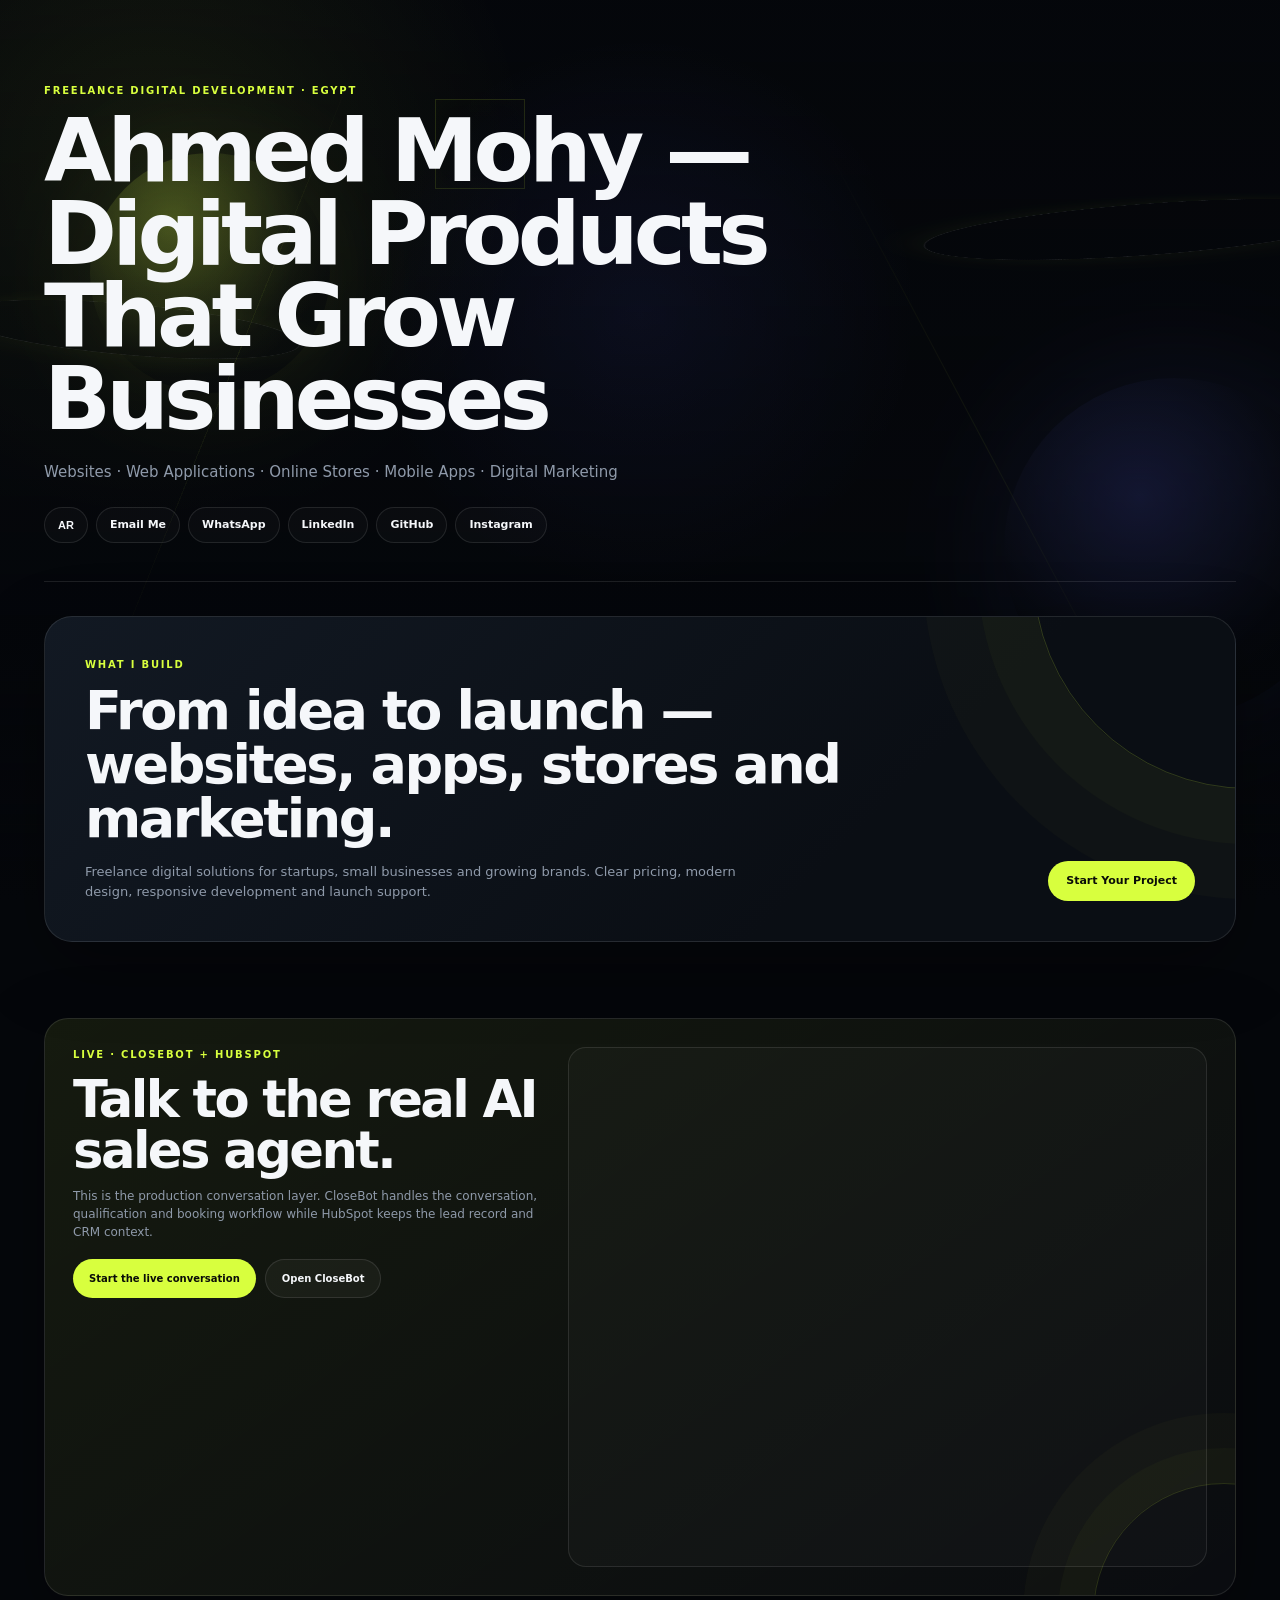
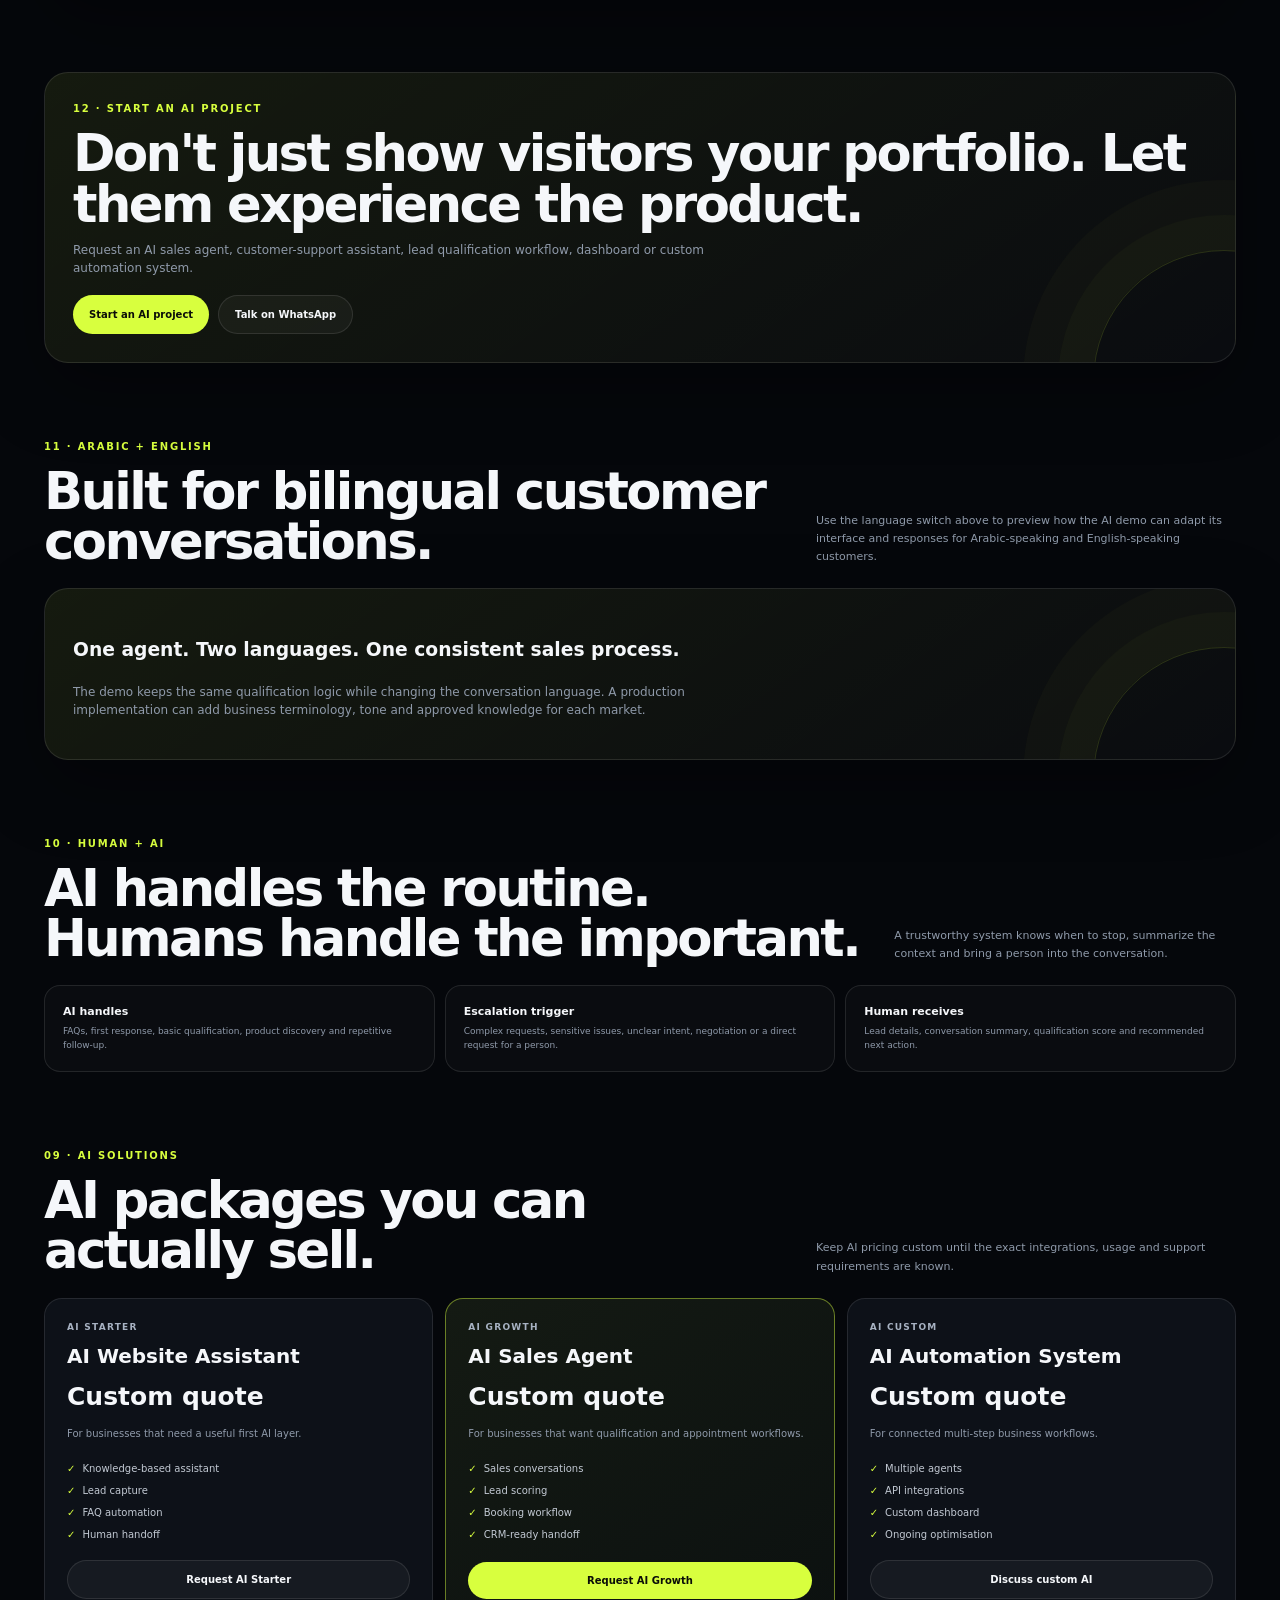
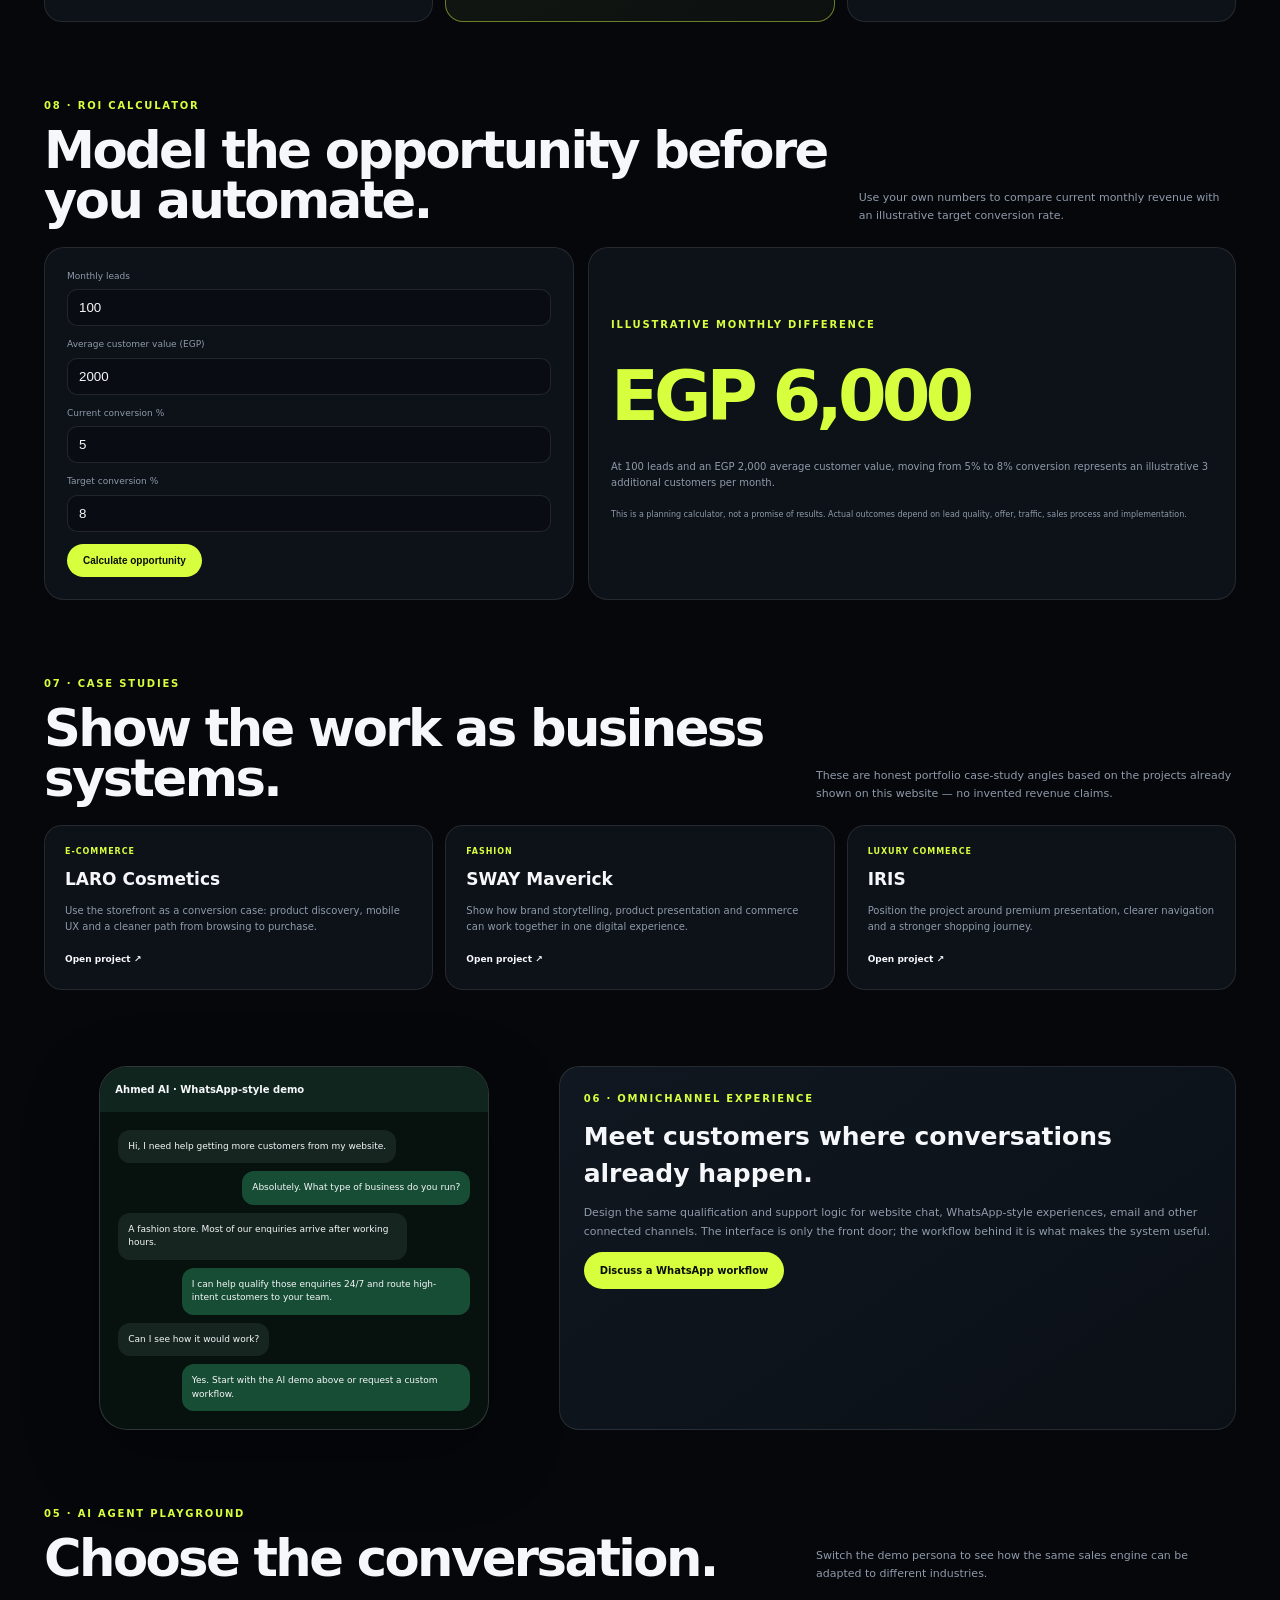
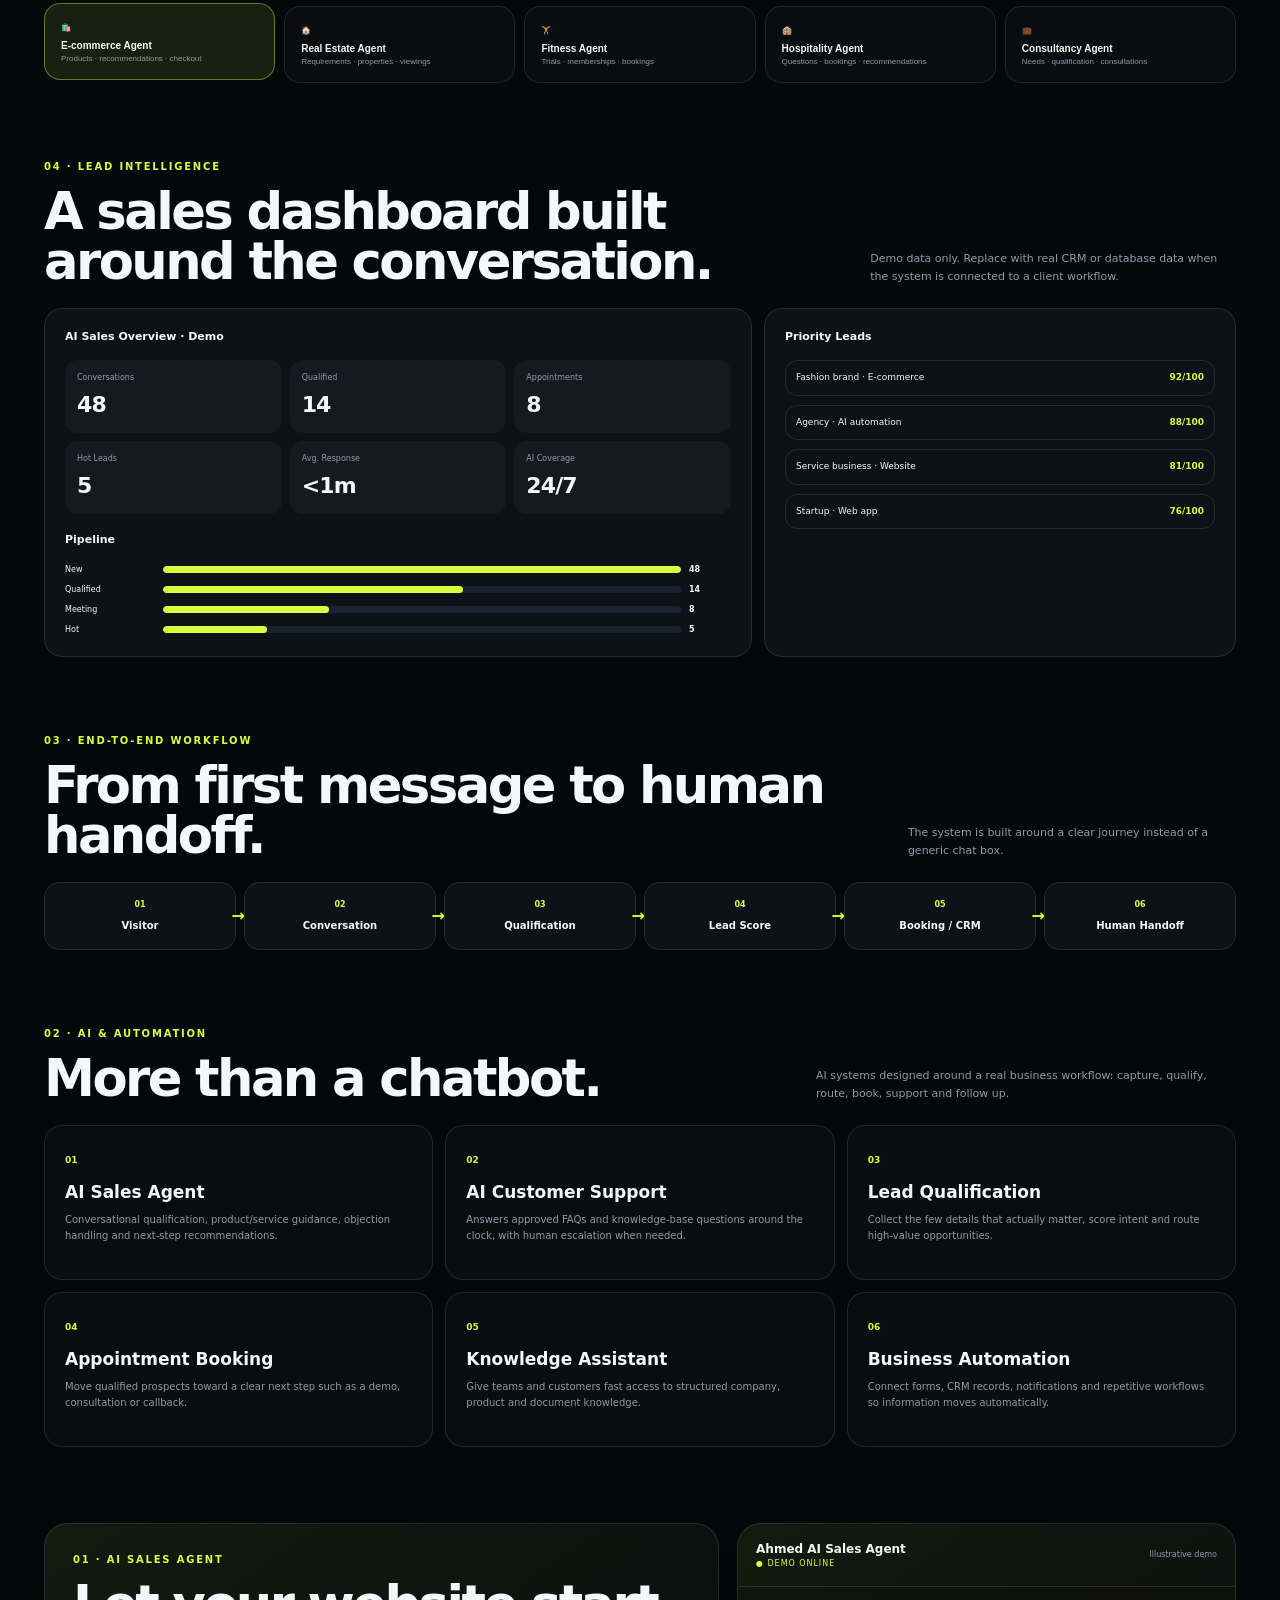
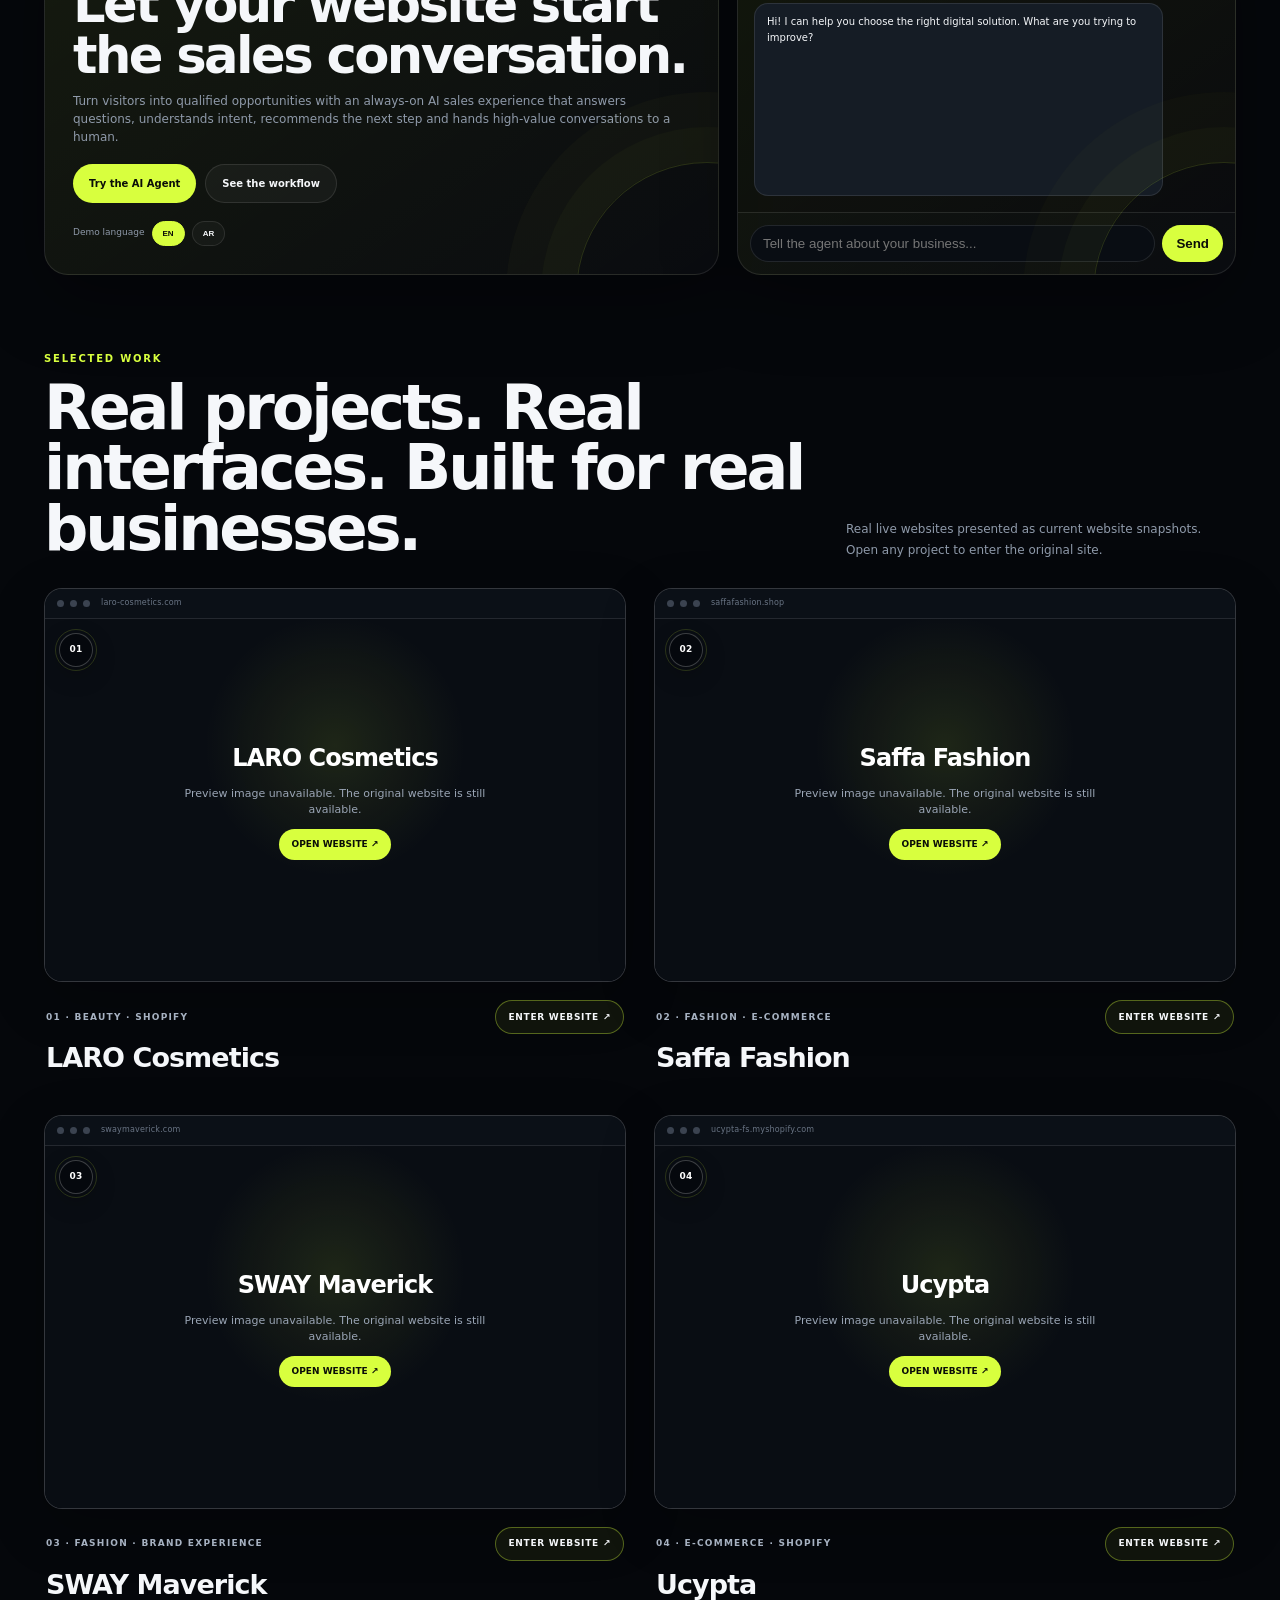
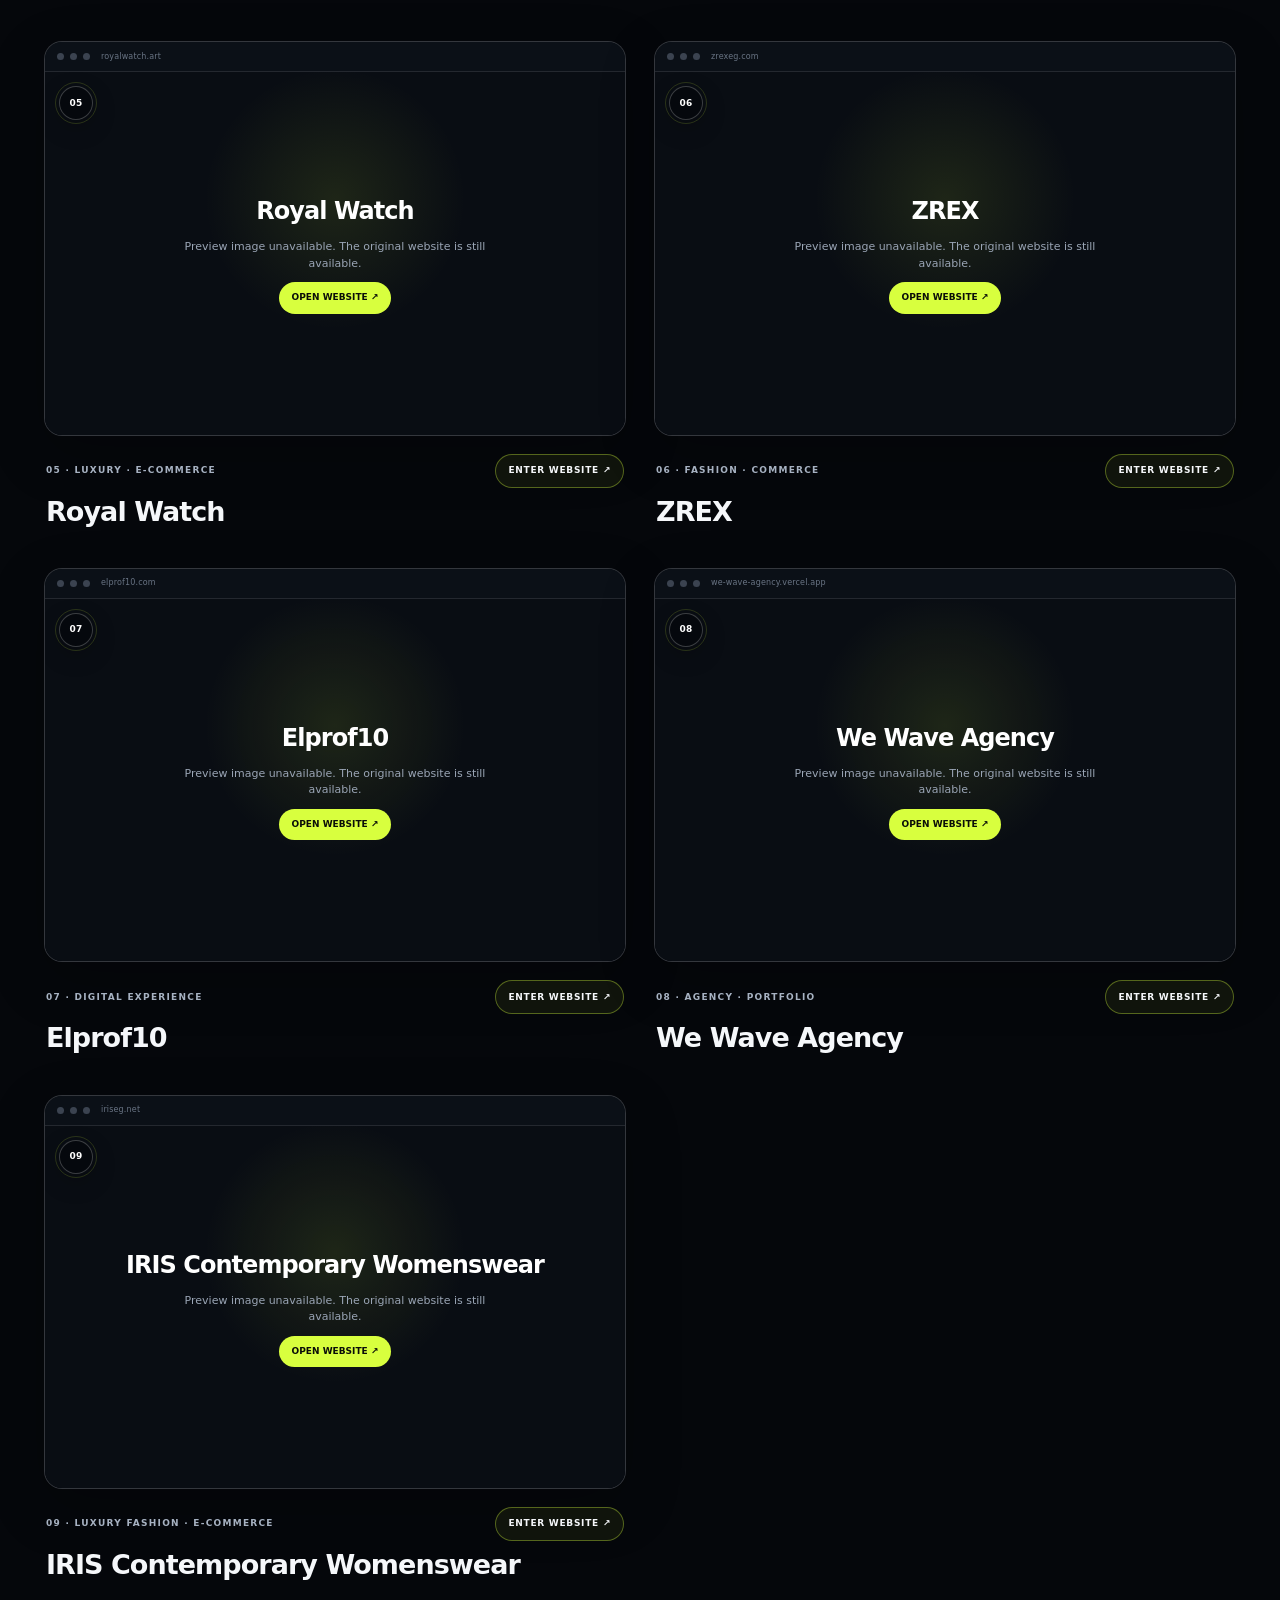
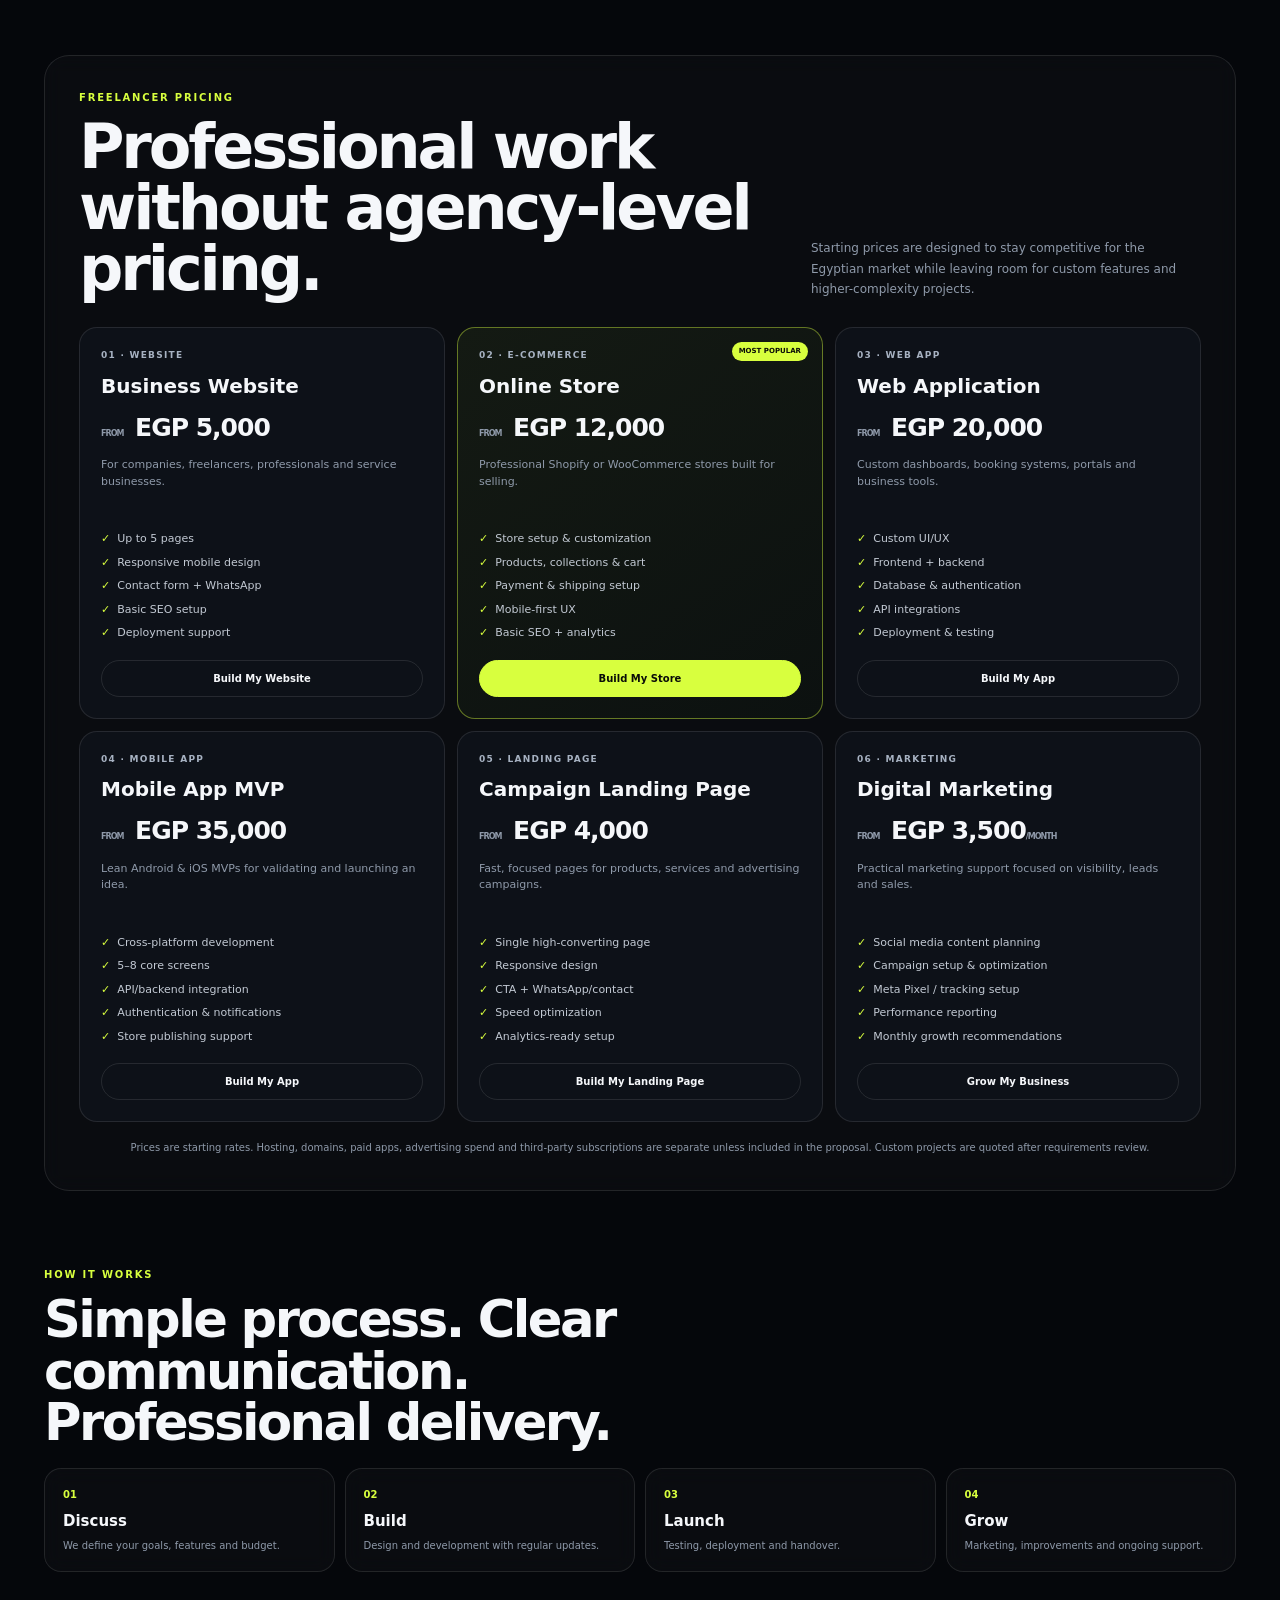
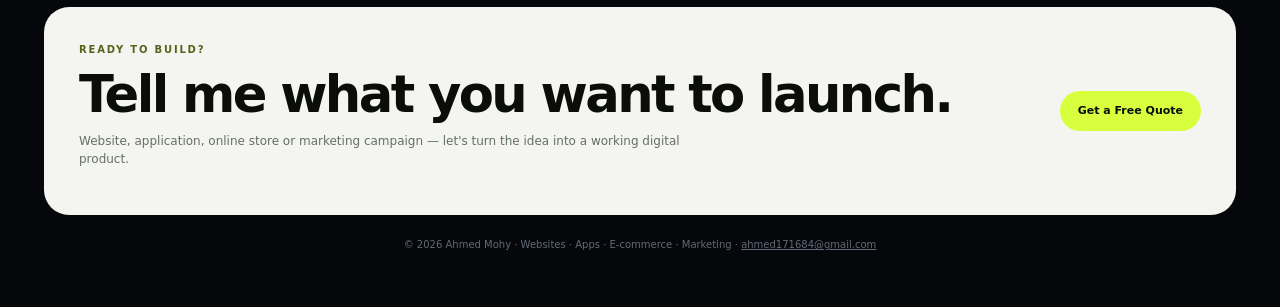
==== commit a35f2f0e: "Load complete Arabic translation layer" ====
--- a/index.html
+++ b/index.html
@@ -25,64 +25,33 @@
         <a class="chip" href="https://www.instagram.com/ahmed.abdrabboo/" target="_blank" rel="noopener noreferrer">Instagram</a>
       </div>
     </header>
-
-    <section class="hero-card">
-      <div>
-        <div class="eyebrow">WHAT I BUILD</div>
-        <h2>From idea to launch — websites, apps, stores and marketing.</h2>
-        <p>Freelance digital solutions for startups, small businesses and growing brands. Clear pricing, modern design, responsive development and launch support.</p>
-      </div>
-      <a class="hero-cta" href="mailto:ahmed171684@gmail.com?subject=Project%20Inquiry">Start Your Project</a>
-    </section>
-
-    <section class="work" id="work" aria-labelledby="workTitle">
-      <div class="section-heading">
-        <div>
-          <div class="eyebrow">SELECTED WORK</div>
-          <h2 id="workTitle">Real projects. Real interfaces. Built for real businesses.</h2>
-        </div>
-        <p id="workIntro">Every project now has a real homepage preview when the live URL is available, with the original local screenshot kept as a fast fallback.</p>
-      </div>
-      <div class="work-grid">
-        <article class="work-card work-card-large featured-project" data-live-url="https://we-wave-agency.vercel.app/"><div class="browser-frame"><div class="browser-bar"><span></span><span></span><span></span><small>we-wave-agency.vercel.app</small></div><button class="live-preview" type="button" aria-label="Open live We Wave homepage">LIVE HOMEPAGE <b>↗</b></button><div class="work-image"><img src="assets/projects/we-wave-agency.png" alt="We Wave Agency homepage preview" loading="eager" /></div></div><div class="work-info"><div class="project-topline"><span>01 · DIGITAL AGENCY WEBSITE</span><a class="project-link" href="https://we-wave-agency.vercel.app/" target="_blank" rel="noopener noreferrer">View Website ↗</a></div><h3>We Wave Agency</h3><p>Modern agency website and digital brand presence with services, portfolio and contact experience.</p></div></article>
-        <article class="work-card work-card-large featured-project" data-live-url="https://laro-cosmetics.com/"><div class="browser-frame"><div class="browser-bar"><span></span><span></span><span></span><small>laro-cosmetics.com</small></div><button class="live-preview" type="button" aria-label="Open live LARO Cosmetics homepage">LIVE HOMEPAGE <b>↗</b></button><div class="work-image"><img src="assets/projects/laro.png" alt="LARO Cosmetics homepage preview" loading="lazy" /></div></div><div class="work-info"><div class="project-topline"><span>02 · SHOPIFY E-COMMERCE</span><a class="project-link" href="https://laro-cosmetics.com/" target="_blank" rel="noopener noreferrer">View Website ↗</a></div><h3>LARO Cosmetics</h3><p>Beauty e-commerce experience with product presentation and conversion-focused storefront UX.</p></div></article>
-        <article class="work-card" data-live-url="https://saffafashion.shop/"><div class="browser-frame"><div class="browser-bar"><span></span><span></span><span></span><small>saffafashion.shop</small></div><button class="live-preview" type="button" aria-label="Open live Saffa Fashion homepage">LIVE HOMEPAGE <b>↗</b></button><div class="work-image"><img src="assets/projects/saffa.png" alt="Saffa Fashion homepage preview" loading="lazy" /></div></div><div class="work-info"><div class="project-topline"><span>03 · FASHION E-COMMERCE</span><a class="project-link" href="https://saffafashion.shop/" target="_blank" rel="noopener noreferrer">View Website ↗</a></div><h3>Saffa Fashion</h3><p>Modern fashion storefront designed for a clean and premium shopping experience.</p></div></article>
-        <article class="work-card"><div class="browser-frame"><div class="browser-bar"><span></span><span></span><span></span><small>IRIS · local preview</small></div><div class="work-image"><img src="assets/projects/iris.jpg" alt="IRIS Contemporary Womenswear homepage preview" loading="lazy" /></div></div><div class="work-info"><span>04 · WOOCOMMERCE</span><h3>IRIS Contemporary Womenswear</h3><p>Quiet-luxury fashion presentation with refined product-focused UX.</p></div></article>
-        <article class="work-card" data-live-url="https://swaymaverick.com/"><div class="browser-frame"><div class="browser-bar"><span></span><span></span><span></span><small>swaymaverick.com</small></div><button class="live-preview" type="button" aria-label="Open live SWAYMAVERICK homepage">LIVE HOMEPAGE <b>↗</b></button><div class="work-image"><img src="assets/projects/swaymaverick.png" alt="SWAYMAVERICK homepage preview" loading="lazy" /></div></div><div class="work-info"><div class="project-topline"><span>05 · FASHION BRAND</span><a class="project-link" href="https://swaymaverick.com/" target="_blank" rel="noopener noreferrer">View Website ↗</a></div><h3>SWAY Maverick</h3><p>Bold fashion e-commerce presentation built around strong product visuals.</p></div></article>
-        <article class="work-card" data-live-url="https://zrexeg.com/"><div class="browser-frame"><div class="browser-bar"><span></span><span></span><span></span><small>zrexeg.com</small></div><button class="live-preview" type="button" aria-label="Open live ZREX homepage">LIVE HOMEPAGE <b>↗</b></button><div class="work-image"><img src="assets/projects/zrexeg.png" alt="ZREX homepage preview" loading="lazy" /></div></div><div class="work-info"><div class="project-topline"><span>06 · WEB DEVELOPMENT</span><a class="project-link" href="https://zrexeg.com/" target="_blank" rel="noopener noreferrer">View Website ↗</a></div><h3>ZREX</h3><p>Business-focused web experience with a clear structure and modern interface.</p></div></article>
-        <article class="work-card"><div class="browser-frame"><div class="browser-bar"><span></span><span></span><span></span><small>UCYPTA · local preview</small></div><div class="work-image"><img src="assets/projects/ucypta.png" alt="Ucypta homepage preview" loading="lazy" /></div></div><div class="work-info"><span>07 · WEBSITE</span><h3>Ucypta</h3><p>Responsive digital experience designed around usability and clear content.</p></div></article>
-        <article class="work-card" data-live-url="https://elprof10.com/"><div class="browser-frame"><div class="browser-bar"><span></span><span></span><span></span><small>elprof10.com</small></div><button class="live-preview" type="button" aria-label="Open live Elprof10 homepage">LIVE HOMEPAGE <b>↗</b></button><div class="work-image"><img src="assets/projects/elprof10.png" alt="Elprof10 homepage preview" loading="lazy" /></div></div><div class="work-info"><div class="project-topline"><span>08 · WEBSITE</span><a class="project-link" href="https://elprof10.com/" target="_blank" rel="noopener noreferrer">View Website ↗</a></div><h3>Elprof10</h3><p>Performance-minded website interface with a practical business-first layout.</p></div></article>
-        <article class="work-card" data-live-url="https://www.officialroyalwatch.com/"><div class="browser-frame"><div class="browser-bar"><span></span><span></span><span></span><small>officialroyalwatch.com</small></div><button class="live-preview" type="button" aria-label="Open live Royal Watch homepage">LIVE HOMEPAGE <b>↗</b></button><div class="work-image"><img src="assets/projects/royalwatch.png" alt="Royal Watch homepage preview" loading="lazy" /></div></div><div class="work-info"><div class="project-topline"><span>09 · E-COMMERCE</span><a class="project-link" href="https://www.officialroyalwatch.com/" target="_blank" rel="noopener noreferrer">View Website ↗</a></div><h3>Royal Watch</h3><p>Premium product presentation focused on watches, trust and online shopping.</p></div></article>
-      </div>
-    </section>
-
-    <section class="pricing" id="pricing" aria-labelledby="pricingTitle">
-      <div class="section-heading"><div><div class="eyebrow">FREELANCER PRICING</div><h2 id="pricingTitle">Professional work without agency-level pricing.</h2></div><p id="pricingIntro">Starting prices are designed to stay competitive for the Egyptian market while leaving room for custom features and higher-complexity projects.</p></div>
-      <div class="pricing-grid">
-        <article class="price-card"><div class="price-label">01 · WEBSITE</div><h3>Business Website</h3><div class="price"><span>FROM</span> EGP 5,000</div><p>For companies, freelancers, professionals and service businesses.</p><ul><li>Up to 5 pages</li><li>Responsive mobile design</li><li>Contact form + WhatsApp</li><li>Basic SEO setup</li><li>Deployment support</li></ul><a class="price-cta" href="mailto:ahmed171684@gmail.com?subject=Business%20Website">Build My Website</a></article>
-        <article class="price-card featured"><div class="popular">MOST POPULAR</div><div class="price-label">02 · E-COMMERCE</div><h3>Online Store</h3><div class="price"><span>FROM</span> EGP 12,000</div><p>Professional Shopify or WooCommerce stores built for selling.</p><ul><li>Store setup & customization</li><li>Products, collections & cart</li><li>Payment & shipping setup</li><li>Mobile-first UX</li><li>Basic SEO + analytics</li></ul><a class="price-cta primary" href="mailto:ahmed171684@gmail.com?subject=Online%20Store">Build My Store</a></article>
-        <article class="price-card"><div class="price-label">03 · WEB APP</div><h3>Web Application</h3><div class="price"><span>FROM</span> EGP 20,000</div><p>Custom dashboards, booking systems, portals and business tools.</p><ul><li>Custom UI/UX</li><li>Frontend + backend</li><li>Database & authentication</li><li>API integrations</li><li>Deployment & testing</li></ul><a class="price-cta" href="mailto:ahmed171684@gmail.com?subject=Web%20Application">Build My App</a></article>
-        <article class="price-card"><div class="price-label">04 · MOBILE APP</div><h3>Mobile App MVP</h3><div class="price"><span>FROM</span> EGP 35,000</div><p>Lean Android & iOS MVPs for validating and launching an idea.</p><ul><li>Cross-platform development</li><li>5–8 core screens</li><li>API/backend integration</li><li>Authentication & notifications</li><li>Store publishing support</li></ul><a class="price-cta" href="mailto:ahmed171684@gmail.com?subject=Mobile%20App">Build My App</a></article>
-        <article class="price-card"><div class="price-label">05 · LANDING PAGE</div><h3>Campaign Landing Page</h3><div class="price"><span>FROM</span> EGP 4,000</div><p>Fast, focused pages for products, services and advertising campaigns.</p><ul><li>Single high-converting page</li><li>Responsive design</li><li>CTA + WhatsApp/contact</li><li>Speed optimization</li><li>Analytics-ready setup</li></ul><a class="price-cta" href="mailto:ahmed171684@gmail.com?subject=Landing%20Page">Build My Landing Page</a></article>
-        <article class="price-card"><div class="price-label">06 · MARKETING</div><h3>Digital Marketing</h3><div class="price"><span>FROM</span> EGP 3,500<span>/MONTH</span></div><p>Practical marketing support focused on visibility, leads and sales.</p><ul><li>Social media content planning</li><li>Campaign setup & optimization</li><li>Meta Pixel / tracking setup</li><li>Performance reporting</li><li>Monthly growth recommendations</li></ul><a class="price-cta" href="mailto:ahmed171684@gmail.com?subject=Digital%20Marketing">Grow My Business</a></article>
-      </div>
-      <p class="pricing-note" id="pricingNote">Prices are starting rates. Hosting, domains, paid apps, advertising spend and third-party subscriptions are separate unless included in the proposal. Custom projects are quoted after requirements review.</p>
-    </section>
-
+    <section class="hero-card"><div><div class="eyebrow">WHAT I BUILD</div><h2>From idea to launch — websites, apps, stores and marketing.</h2><p>Freelance digital solutions for startups, small businesses and growing brands. Clear pricing, modern design, responsive development and launch support.</p></div><a class="hero-cta" href="mailto:ahmed171684@gmail.com?subject=Project%20Inquiry">Start Your Project</a></section>
+    <section class="work" id="work" aria-labelledby="workTitle"><div class="section-heading"><div><div class="eyebrow">SELECTED WORK</div><h2 id="workTitle">Real projects. Real interfaces. Built for real businesses.</h2></div><p id="workIntro">Every project now has a real homepage preview when the live URL is available, with the original local screenshot kept as a fast fallback.</p></div><div class="work-grid">
+      <article class="work-card work-card-large featured-project" data-live-url="https://we-wave-agency.vercel.app/"><div class="browser-frame"><div class="browser-bar"><span></span><span></span><span></span><small>we-wave-agency.vercel.app</small></div><button class="live-preview" type="button" aria-label="Open live We Wave homepage">LIVE HOMEPAGE <b>↗</b></button><div class="work-image"><img src="assets/projects/we-wave-agency.png" alt="We Wave Agency homepage preview" loading="eager" /></div></div><div class="work-info"><div class="project-topline"><span>01 · DIGITAL AGENCY WEBSITE</span><a class="project-link" href="https://we-wave-agency.vercel.app/" target="_blank" rel="noopener noreferrer">View Website ↗</a></div><h3>We Wave Agency</h3><p>Modern agency website and digital brand presence with services, portfolio and contact experience.</p></div></article>
+      <article class="work-card work-card-large featured-project" data-live-url="https://laro-cosmetics.com/"><div class="browser-frame"><div class="browser-bar"><span></span><span></span><span></span><small>laro-cosmetics.com</small></div><button class="live-preview" type="button" aria-label="Open live LARO Cosmetics homepage">LIVE HOMEPAGE <b>↗</b></button><div class="work-image"><img src="assets/projects/laro.png" alt="LARO Cosmetics homepage preview" loading="lazy" /></div></div><div class="work-info"><div class="project-topline"><span>02 · SHOPIFY E-COMMERCE</span><a class="project-link" href="https://laro-cosmetics.com/" target="_blank" rel="noopener noreferrer">View Website ↗</a></div><h3>LARO Cosmetics</h3><p>Beauty e-commerce experience with product presentation and conversion-focused storefront UX.</p></div></article>
+      <article class="work-card" data-live-url="https://saffafashion.shop/"><div class="browser-frame"><div class="browser-bar"><span></span><span></span><span></span><small>saffafashion.shop</small></div><button class="live-preview" type="button" aria-label="Open live Saffa Fashion homepage">LIVE HOMEPAGE <b>↗</b></button><div class="work-image"><img src="assets/projects/saffa.png" alt="Saffa Fashion homepage preview" loading="lazy" /></div></div><div class="work-info"><div class="project-topline"><span>03 · FASHION E-COMMERCE</span><a class="project-link" href="https://saffafashion.shop/" target="_blank" rel="noopener noreferrer">View Website ↗</a></div><h3>Saffa Fashion</h3><p>Modern fashion storefront designed for a clean and premium shopping experience.</p></div></article>
+      <article class="work-card"><div class="browser-frame"><div class="browser-bar"><span></span><span></span><span></span><small>IRIS · local preview</small></div><div class="work-image"><img src="assets/projects/iris.jpg" alt="IRIS Contemporary Womenswear homepage preview" loading="lazy" /></div></div><div class="work-info"><span>04 · WOOCOMMERCE</span><h3>IRIS Contemporary Womenswear</h3><p>Quiet-luxury fashion presentation with refined product-focused UX.</p></div></article>
+      <article class="work-card" data-live-url="https://swaymaverick.com/"><div class="browser-frame"><div class="browser-bar"><span></span><span></span><span></span><small>swaymaverick.com</small></div><button class="live-preview" type="button" aria-label="Open live SWAYMAVERICK homepage">LIVE HOMEPAGE <b>↗</b></button><div class="work-image"><img src="assets/projects/swaymaverick.png" alt="SWAYMAVERICK homepage preview" loading="lazy" /></div></div><div class="work-info"><div class="project-topline"><span>05 · FASHION BRAND</span><a class="project-link" href="https://swaymaverick.com/" target="_blank" rel="noopener noreferrer">View Website ↗</a></div><h3>SWAY Maverick</h3><p>Bold fashion e-commerce presentation built around strong product visuals.</p></div></article>
+      <article class="work-card" data-live-url="https://zrexeg.com/"><div class="browser-frame"><div class="browser-bar"><span></span><span></span><span></span><small>zrexeg.com</small></div><button class="live-preview" type="button" aria-label="Open live ZREX homepage">LIVE HOMEPAGE <b>↗</b></button><div class="work-image"><img src="assets/projects/zrexeg.png" alt="ZREX homepage preview" loading="lazy" /></div></div><div class="work-info"><div class="project-topline"><span>06 · WEB DEVELOPMENT</span><a class="project-link" href="https://zrexeg.com/" target="_blank" rel="noopener noreferrer">View Website ↗</a></div><h3>ZREX</h3><p>Business-focused web experience with a clear structure and modern interface.</p></div></article>
+      <article class="work-card"><div class="browser-frame"><div class="browser-bar"><span></span><span></span><span></span><small>UCYPTA · local preview</small></div><div class="work-image"><img src="assets/projects/ucypta.png" alt="Ucypta homepage preview" loading="lazy" /></div></div><div class="work-info"><span>07 · WEBSITE</span><h3>Ucypta</h3><p>Responsive digital experience designed around usability and clear content.</p></div></article>
+      <article class="work-card" data-live-url="https://elprof10.com/"><div class="browser-frame"><div class="browser-bar"><span></span><span></span><span></span><small>elprof10.com</small></div><button class="live-preview" type="button" aria-label="Open live Elprof10 homepage">LIVE HOMEPAGE <b>↗</b></button><div class="work-image"><img src="assets/projects/elprof10.png" alt="Elprof10 homepage preview" loading="lazy" /></div></div><div class="work-info"><div class="project-topline"><span>08 · WEBSITE</span><a class="project-link" href="https://elprof10.com/" target="_blank" rel="noopener noreferrer">View Website ↗</a></div><h3>Elprof10</h3><p>Performance-minded website interface with a practical business-first layout.</p></div></article>
+      <article class="work-card" data-live-url="https://www.officialroyalwatch.com/"><div class="browser-frame"><div class="browser-bar"><span></span><span></span><span></span><small>officialroyalwatch.com</small></div><button class="live-preview" type="button" aria-label="Open live Royal Watch homepage">LIVE HOMEPAGE <b>↗</b></button><div class="work-image"><img src="assets/projects/royalwatch.png" alt="Royal Watch homepage preview" loading="lazy" /></div></div><div class="work-info"><div class="project-topline"><span>09 · E-COMMERCE</span><a class="project-link" href="https://www.officialroyalwatch.com/" target="_blank" rel="noopener noreferrer">View Website ↗</a></div><h3>Royal Watch</h3><p>Premium product presentation focused on watches, trust and online shopping.</p></div></article>
+    </div></section>
+    <section class="pricing" id="pricing" aria-labelledby="pricingTitle"><div class="section-heading"><div><div class="eyebrow">FREELANCER PRICING</div><h2 id="pricingTitle">Professional work without agency-level pricing.</h2></div><p id="pricingIntro">Starting prices are designed to stay competitive for the Egyptian market while leaving room for custom features and higher-complexity projects.</p></div><div class="pricing-grid">
+      <article class="price-card"><div class="price-label">01 · WEBSITE</div><h3>Business Website</h3><div class="price"><span>FROM</span> EGP 5,000</div><p>For companies, freelancers, professionals and service businesses.</p><ul><li>Up to 5 pages</li><li>Responsive mobile design</li><li>Contact form + WhatsApp</li><li>Basic SEO setup</li><li>Deployment support</li></ul><a class="price-cta" href="mailto:ahmed171684@gmail.com?subject=Business%20Website">Build My Website</a></article>
+      <article class="price-card featured"><div class="popular">MOST POPULAR</div><div class="price-label">02 · E-COMMERCE</div><h3>Online Store</h3><div class="price"><span>FROM</span> EGP 12,000</div><p>Professional Shopify or WooCommerce stores built for selling.</p><ul><li>Store setup & customization</li><li>Products, collections & cart</li><li>Payment & shipping setup</li><li>Mobile-first UX</li><li>Basic SEO + analytics</li></ul><a class="price-cta primary" href="mailto:ahmed171684@gmail.com?subject=Online%20Store">Build My Store</a></article>
+      <article class="price-card"><div class="price-label">03 · WEB APP</div><h3>Web Application</h3><div class="price"><span>FROM</span> EGP 20,000</div><p>Custom dashboards, booking systems, portals and business tools.</p><ul><li>Custom UI/UX</li><li>Frontend + backend</li><li>Database & authentication</li><li>API integrations</li><li>Deployment & testing</li></ul><a class="price-cta" href="mailto:ahmed171684@gmail.com?subject=Web%20Application">Build My App</a></article>
+      <article class="price-card"><div class="price-label">04 · MOBILE APP</div><h3>Mobile App MVP</h3><div class="price"><span>FROM</span> EGP 35,000</div><p>Lean Android & iOS MVPs for validating and launching an idea.</p><ul><li>Cross-platform development</li><li>5–8 core screens</li><li>API/backend integration</li><li>Authentication & notifications</li><li>Store publishing support</li></ul><a class="price-cta" href="mailto:ahmed171684@gmail.com?subject=Mobile%20App">Build My App</a></article>
+      <article class="price-card"><div class="price-label">05 · LANDING PAGE</div><h3>Campaign Landing Page</h3><div class="price"><span>FROM</span> EGP 4,000</div><p>Fast, focused pages for products, services and advertising campaigns.</p><ul><li>Single high-converting page</li><li>Responsive design</li><li>CTA + WhatsApp/contact</li><li>Speed optimization</li><li>Analytics-ready setup</li></ul><a class="price-cta" href="mailto:ahmed171684@gmail.com?subject=Landing%20Page">Build My Landing Page</a></article>
+      <article class="price-card"><div class="price-label">06 · MARKETING</div><h3>Digital Marketing</h3><div class="price"><span>FROM</span> EGP 3,500<span>/MONTH</span></div><p>Practical marketing support focused on visibility, leads and sales.</p><ul><li>Social media content planning</li><li>Campaign setup & optimization</li><li>Meta Pixel / tracking setup</li><li>Performance reporting</li><li>Monthly growth recommendations</li></ul><a class="price-cta" href="mailto:ahmed171684@gmail.com?subject=Digital%20Marketing">Grow My Business</a></article>
+    </div><p class="pricing-note" id="pricingNote">Prices are starting rates. Hosting, domains, paid apps, advertising spend and third-party subscriptions are separate unless included in the proposal. Custom projects are quoted after requirements review.</p></section>
     <section class="process"><div class="eyebrow">HOW IT WORKS</div><h2>Simple process. Clear communication. Professional delivery.</h2><div class="process-grid"><div><b>01</b><strong>Discuss</strong><span>We define your goals, features and budget.</span></div><div><b>02</b><strong>Build</strong><span>Design and development with regular updates.</span></div><div><b>03</b><strong>Launch</strong><span>Testing, deployment and handover.</span></div><div><b>04</b><strong>Grow</strong><span>Marketing, improvements and ongoing support.</span></div></div></section>
     <section class="contact-card"><div><div class="eyebrow">READY TO BUILD?</div><h2>Tell me what you want to launch.</h2><p>Website, application, online store or marketing campaign — let's turn the idea into a working digital product.</p></div><a class="hero-cta" href="mailto:ahmed171684@gmail.com?subject=New%20Project%20Inquiry">Get a Free Quote</a></section>
     <footer class="footer">© 2026 Ahmed Mohy · Websites · Apps · E-commerce · Marketing · <a href="mailto:ahmed171684@gmail.com">ahmed171684@gmail.com</a></footer>
   </div>
-
-  <div class="preview-modal" id="previewModal" aria-hidden="true" role="dialog" aria-modal="true" aria-labelledby="previewTitle">
-    <div class="preview-backdrop" data-close-preview></div>
-    <div class="preview-dialog">
-      <div class="preview-header"><div><span class="eyebrow">LIVE HOMEPAGE</span><h2 id="previewTitle">Project Preview</h2></div><div class="preview-actions"><a id="previewExternal" class="chip" href="#" target="_blank" rel="noopener noreferrer">Open Full Site ↗</a><button class="chip" id="previewClose" type="button">Close</button></div></div>
-      <div class="preview-browser"><div class="browser-bar"><span></span><span></span><span></span><small id="previewUrl">Live website</small></div><iframe id="previewFrame" title="Live project homepage" loading="lazy" referrerpolicy="strict-origin-when-cross-origin"></iframe></div>
-      <p class="preview-note">If a website blocks embedded previews, use <strong>Open Full Site ↗</strong> to view the exact live homepage in a new tab.</p>
-    </div>
-  </div>
+  <div class="preview-modal" id="previewModal" aria-hidden="true" role="dialog" aria-modal="true" aria-labelledby="previewTitle"><div class="preview-backdrop" data-close-preview></div><div class="preview-dialog"><div class="preview-header"><div><span class="eyebrow">LIVE HOMEPAGE</span><h2 id="previewTitle">Project Preview</h2></div><div class="preview-actions"><a id="previewExternal" class="chip" href="#" target="_blank" rel="noopener noreferrer">Open Full Site ↗</a><button class="chip" id="previewClose" type="button">Close</button></div></div><div class="preview-browser"><div class="browser-bar"><span></span><span></span><span></span><small id="previewUrl">Live website</small></div><iframe id="previewFrame" title="Live project homepage" loading="lazy" referrerpolicy="strict-origin-when-cross-origin"></iframe></div><p class="preview-note">If a website blocks embedded previews, use <strong>Open Full Site ↗</strong> to view the exact live homepage in a new tab.</p></div></div>
   <script src="growth.js"></script>
   <script src="script.js"></script>
+  <script src="arabic-full.js"></script>
 </body>
 </html>
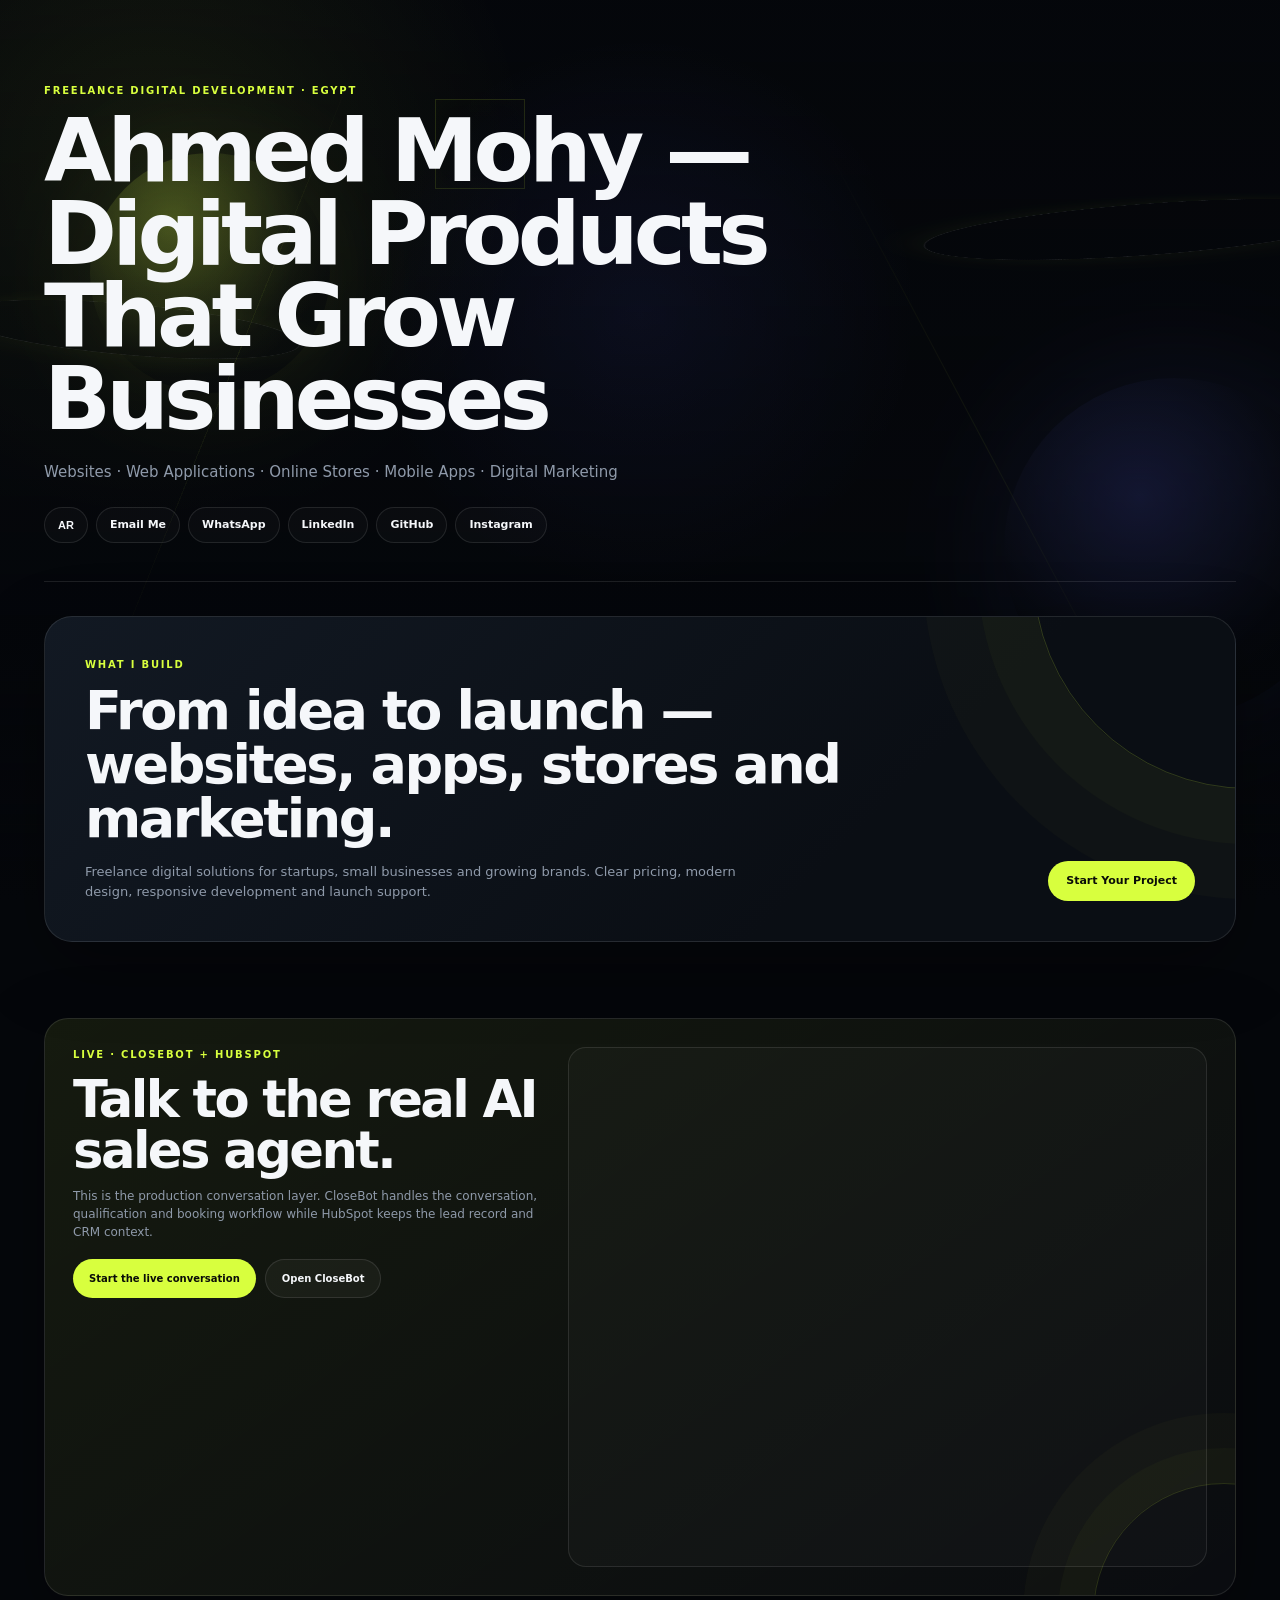
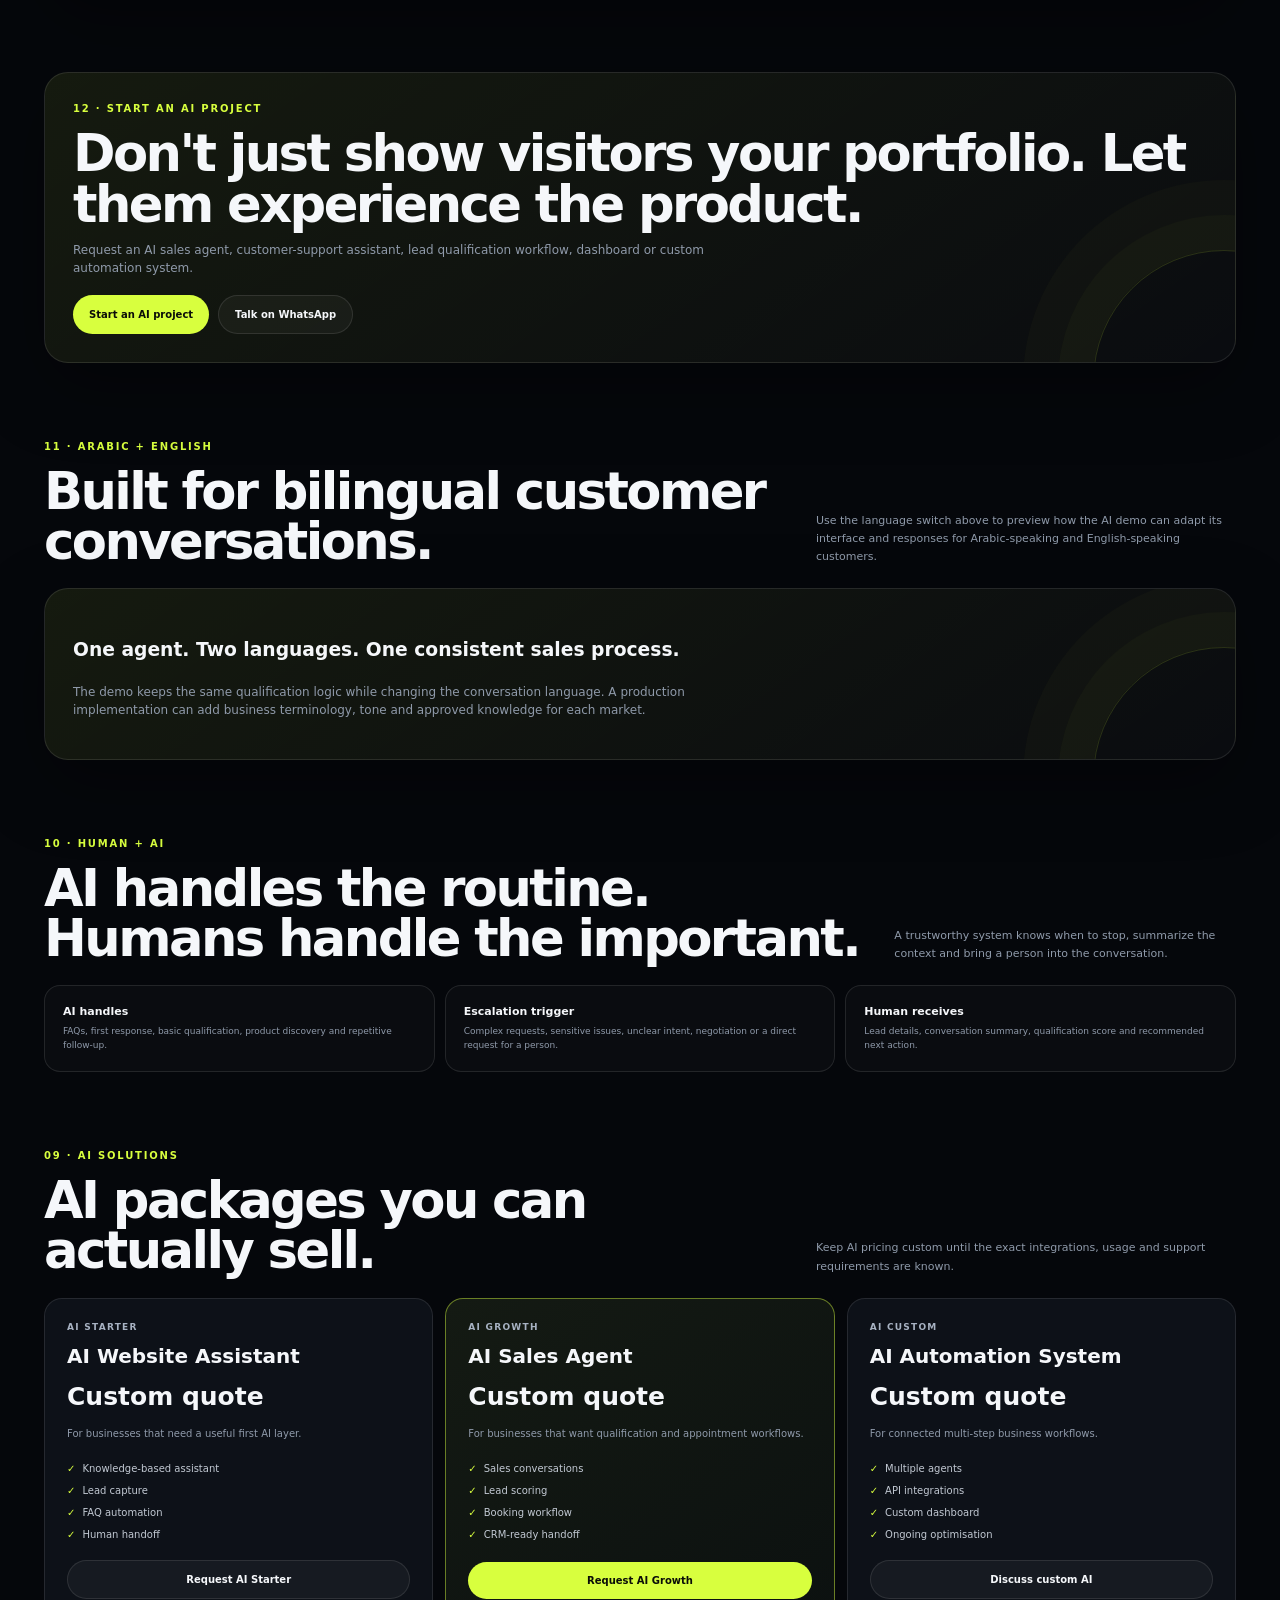
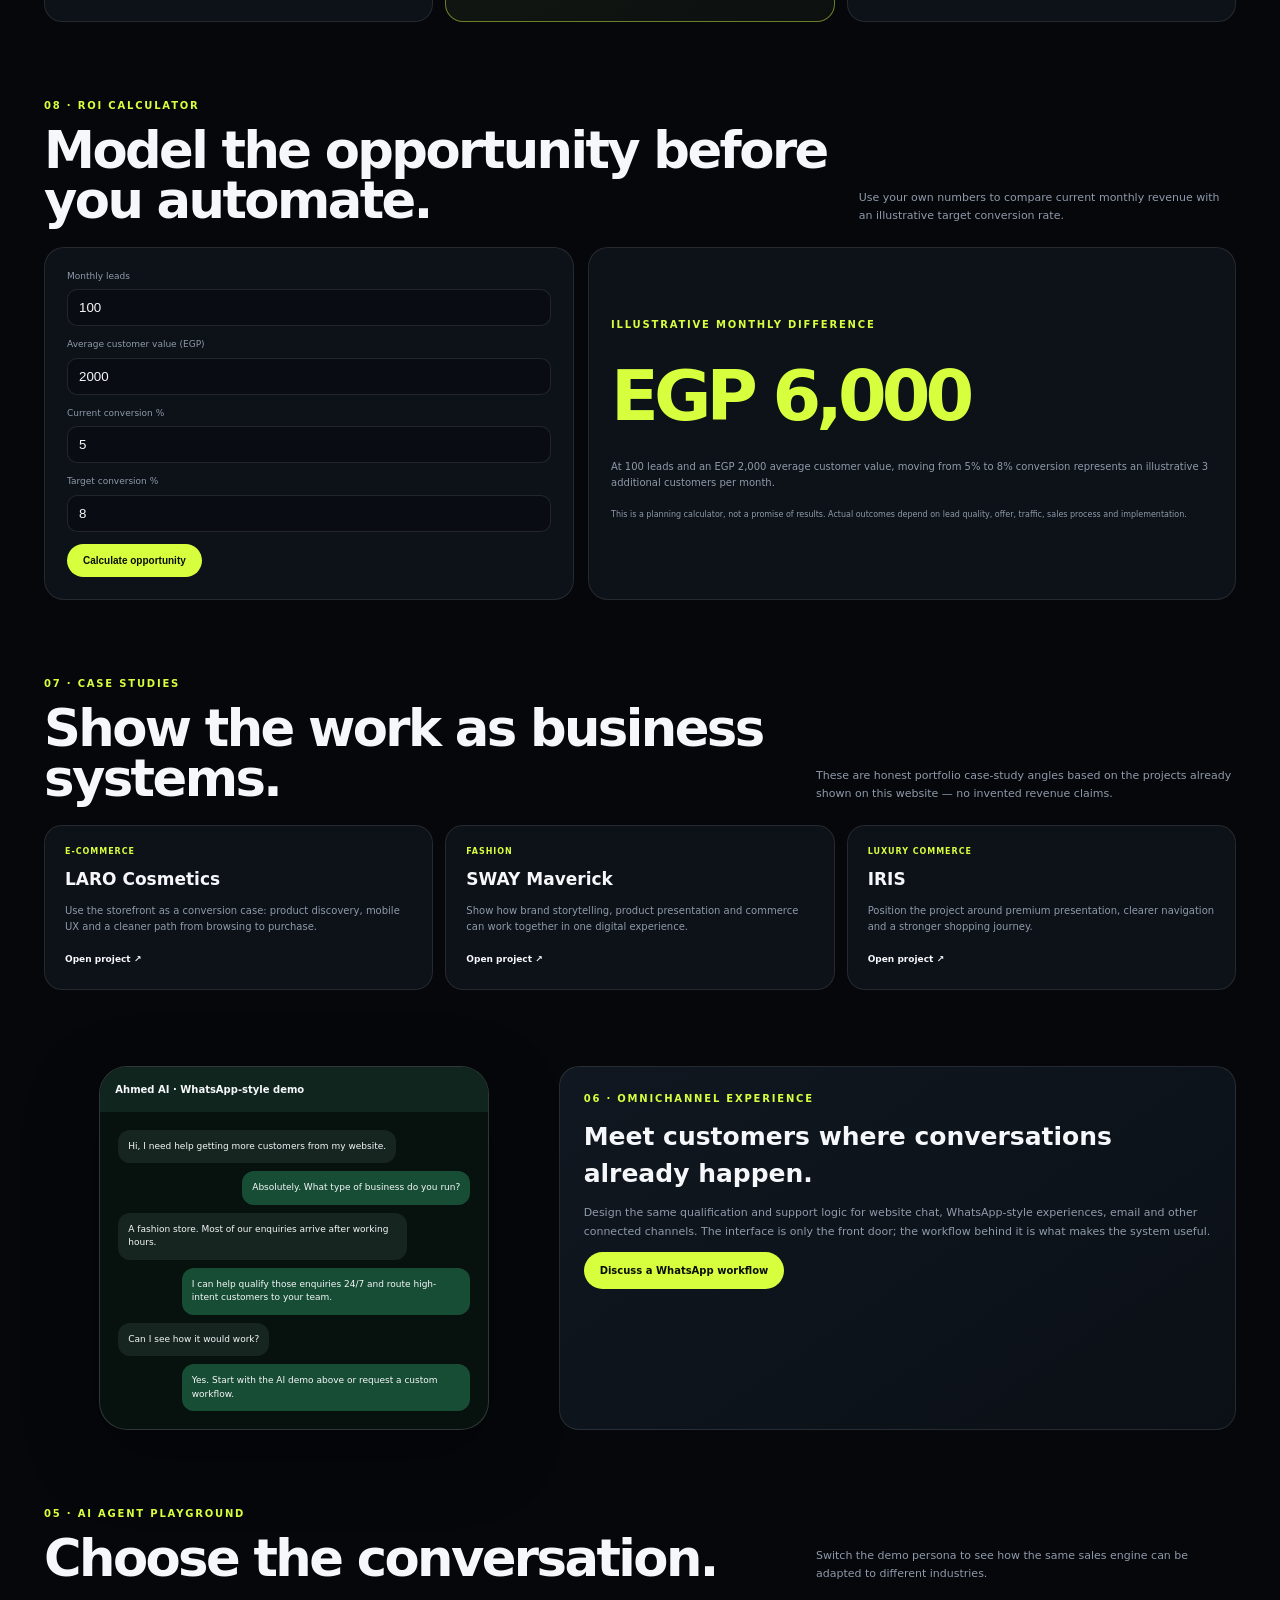
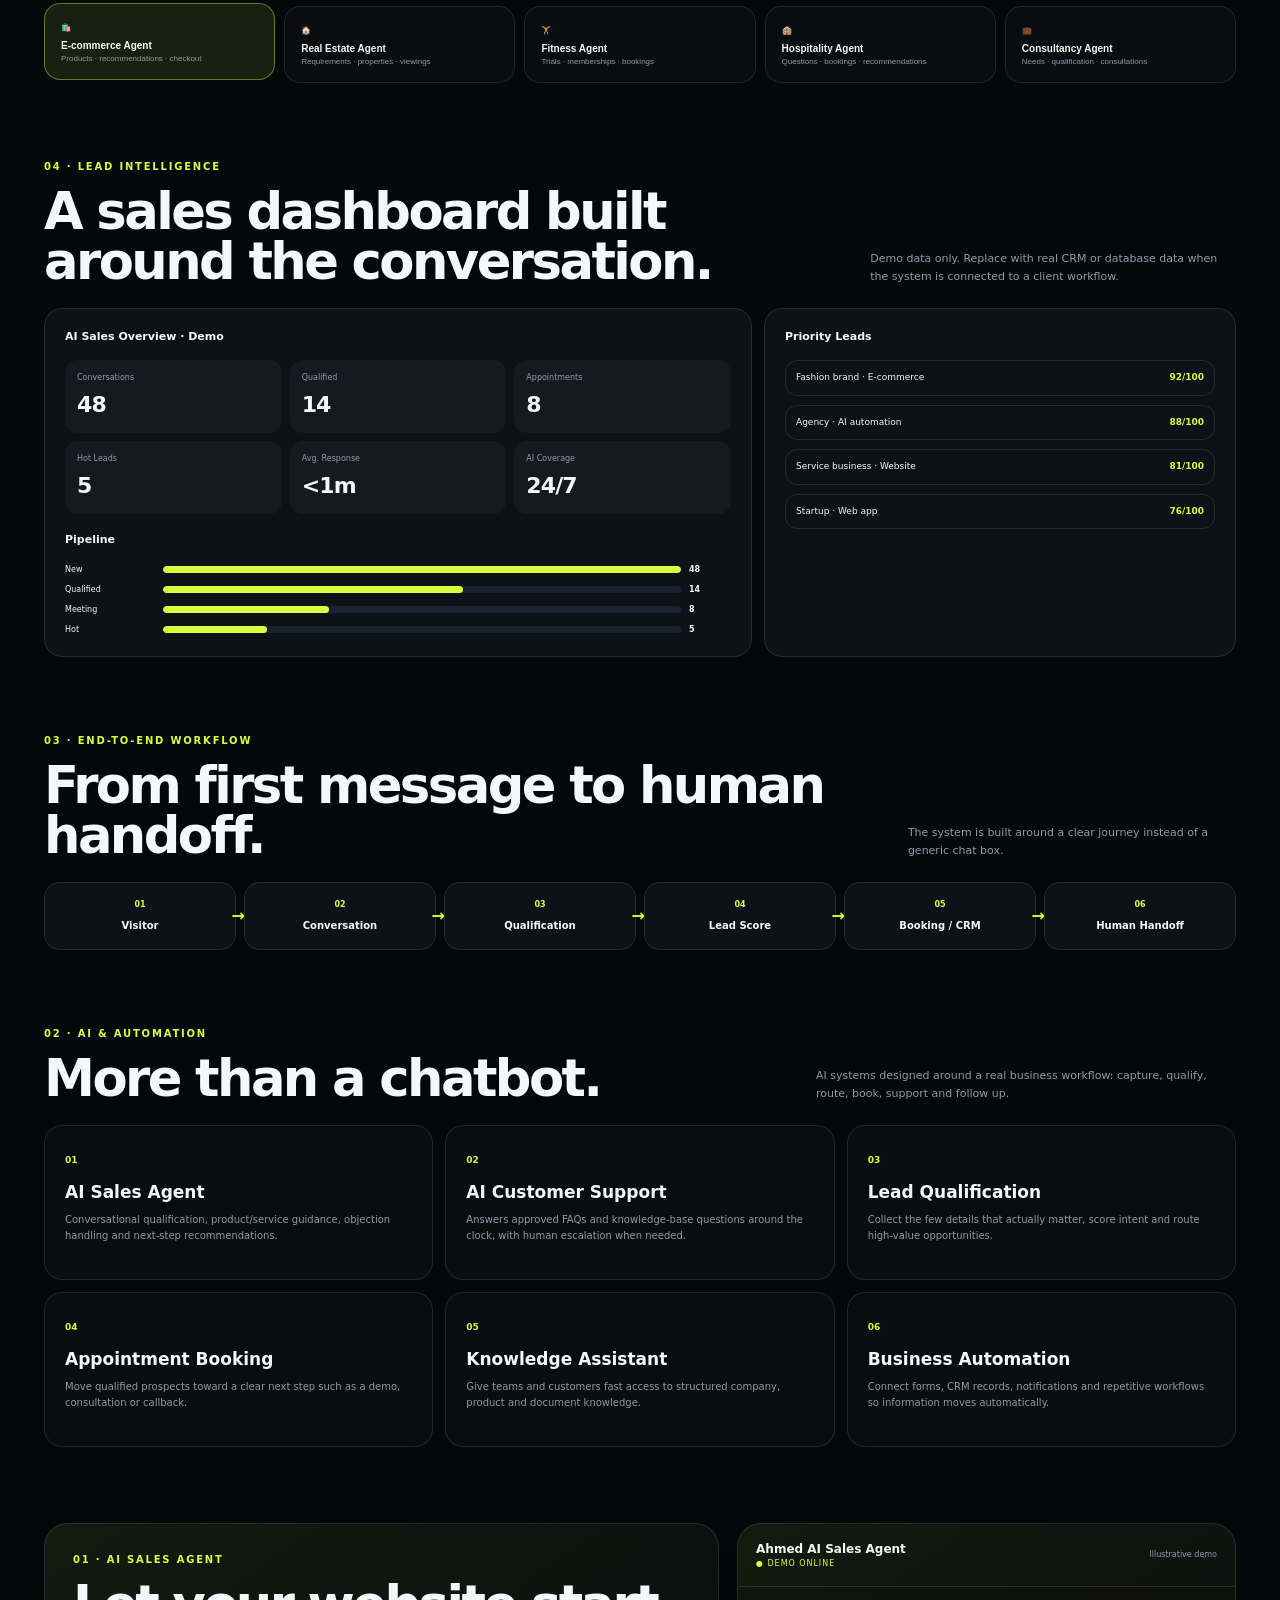
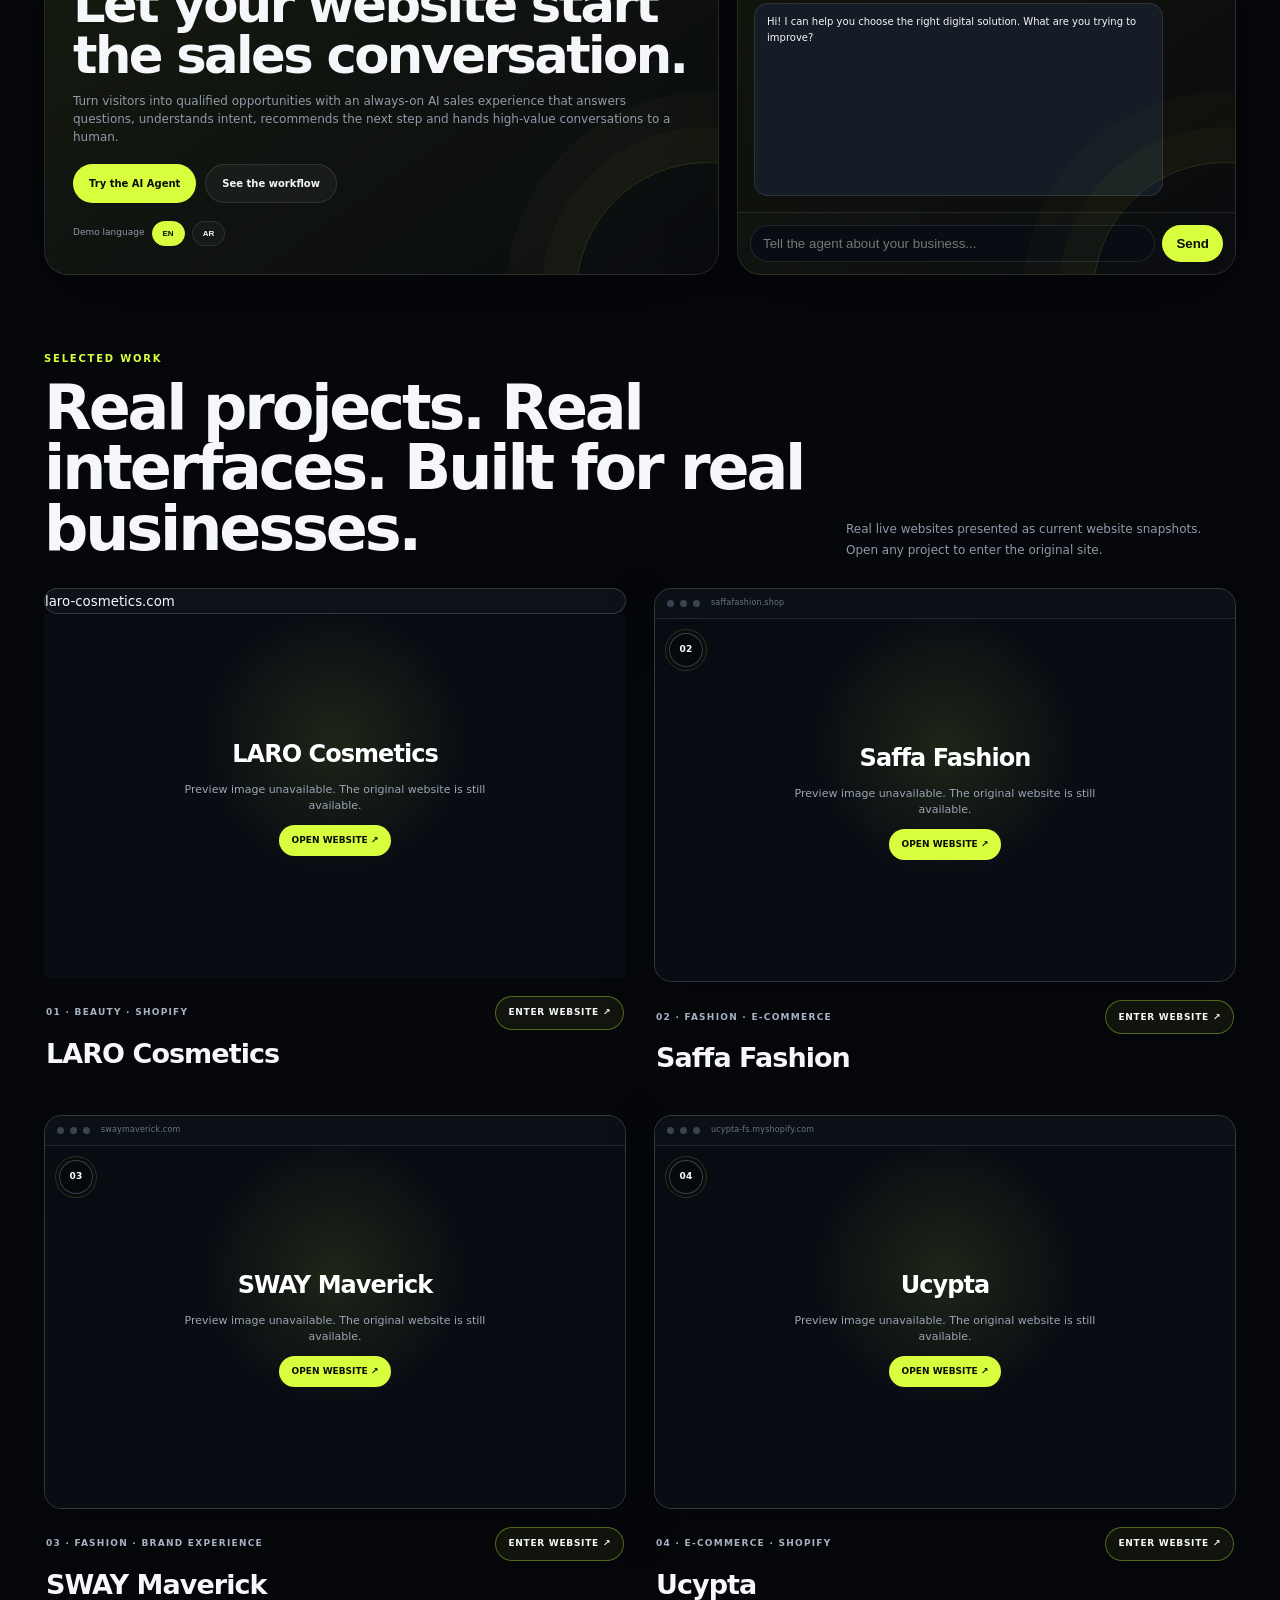
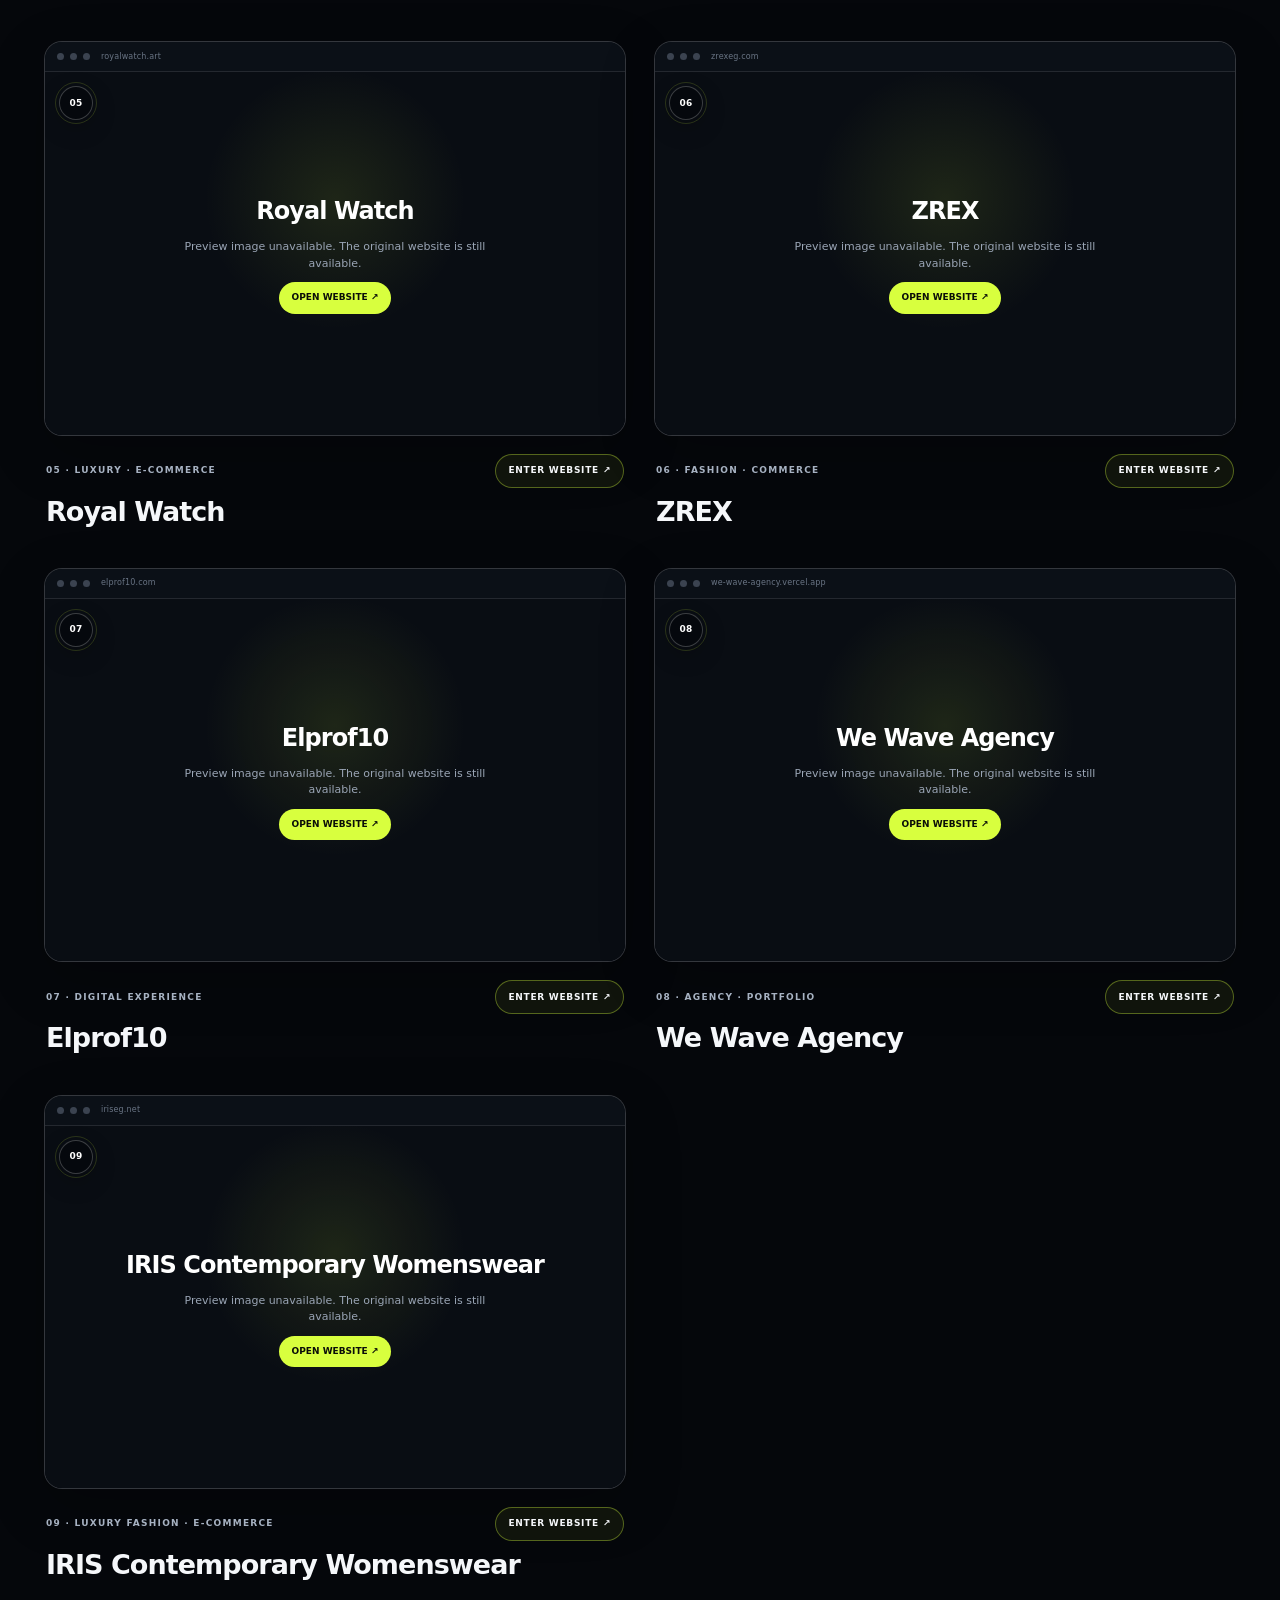
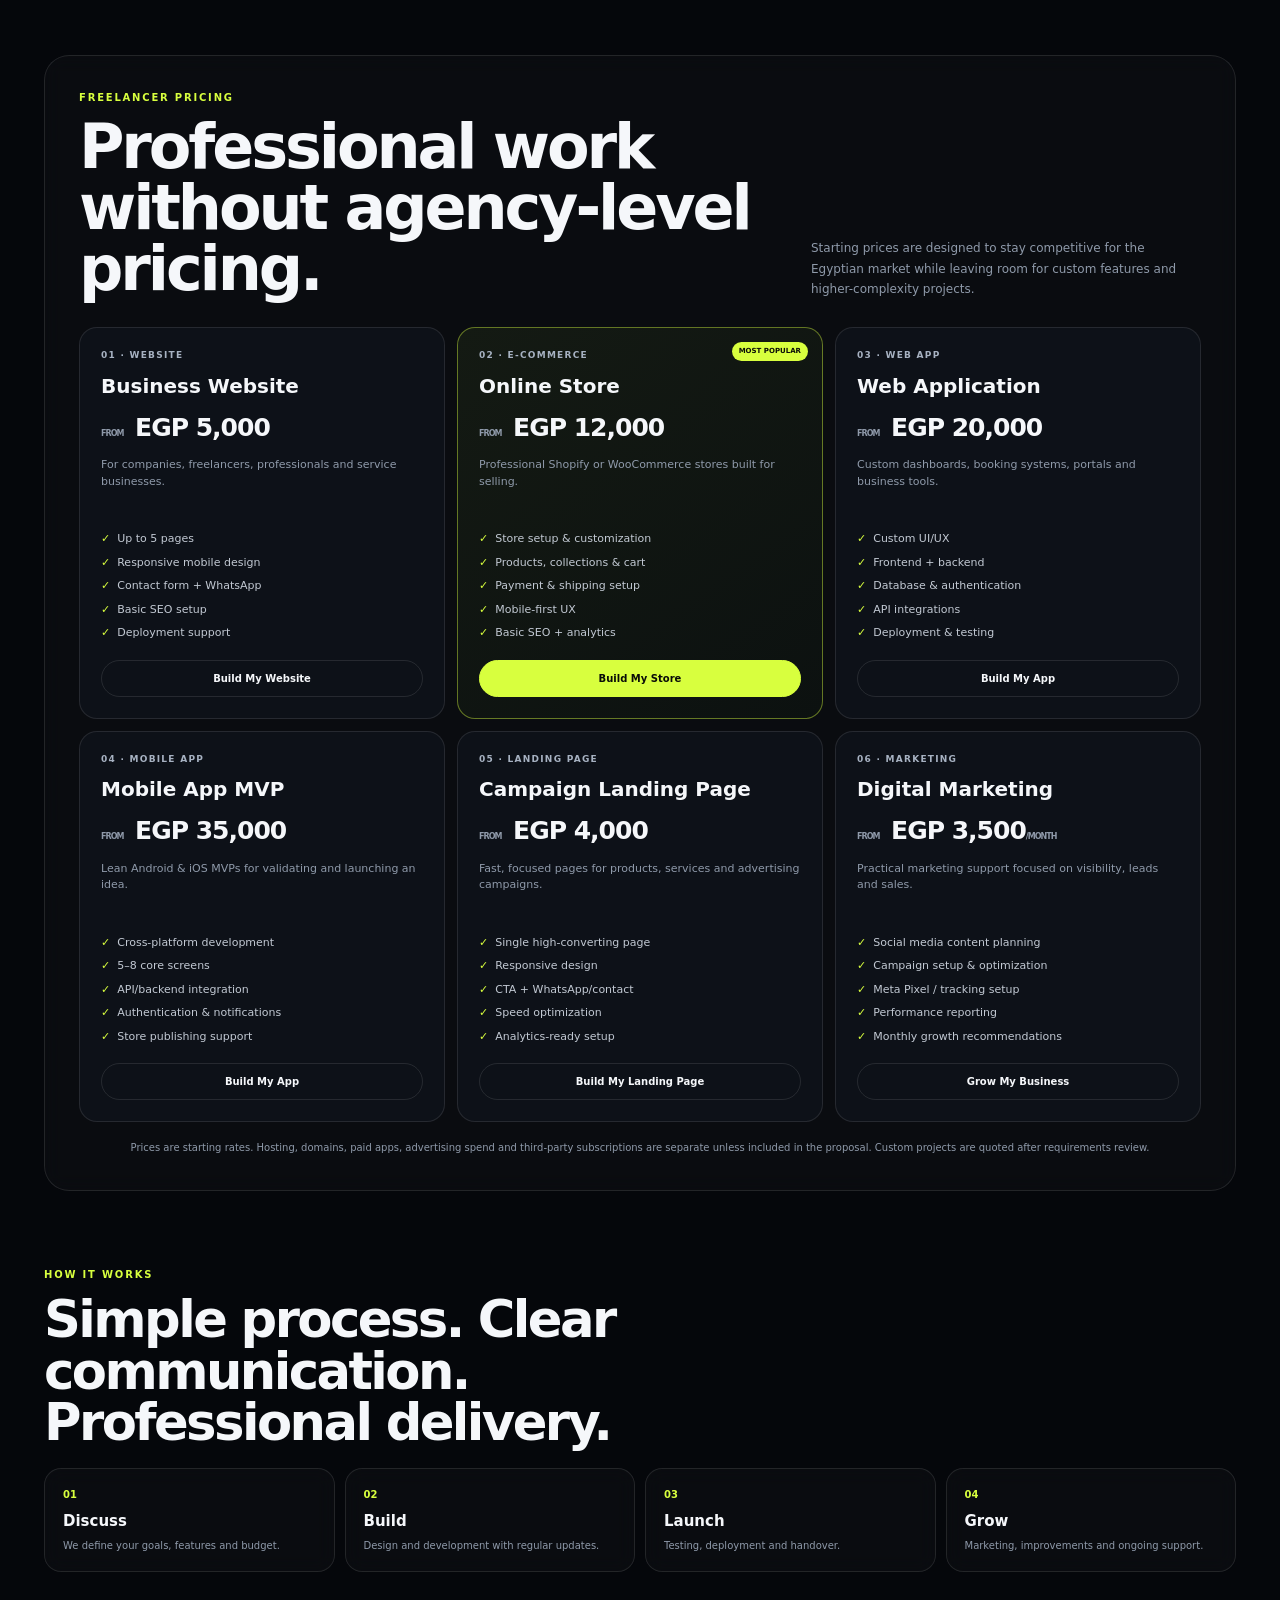
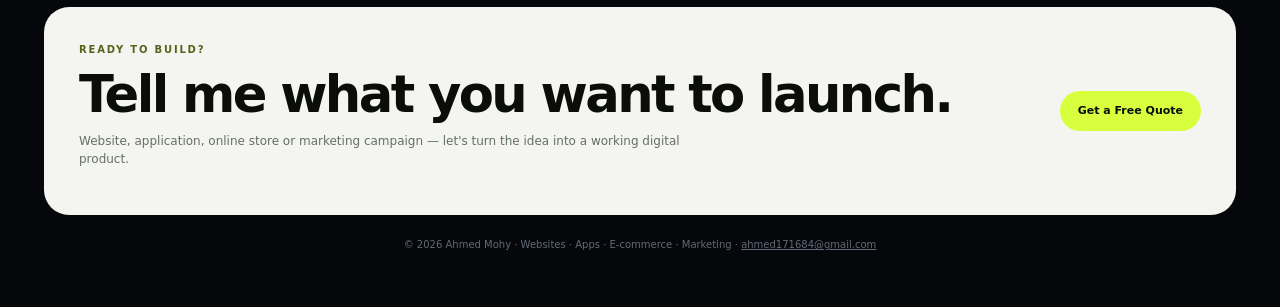
==== commit ec119600: "Wire global bilingual localization" ====
--- a/index.html
+++ b/index.html
@@ -1,14 +1,31 @@
 <!doctype html>
-<html lang="en">
+<html lang="en" dir="ltr">
 <head>
   <meta charset="utf-8" />
   <meta name="viewport" content="width=device-width,initial-scale=1" />
   <meta name="description" content="Ahmed Mohy — Websites, AI sales agents, web applications, online stores, mobile apps and digital marketing in Egypt." />
+  <meta name="robots" content="index,follow" />
+  <meta property="og:type" content="website" />
+  <meta property="og:title" content="Ahmed Mohy | Websites · AI Agents · E-commerce · Automation" />
+  <meta property="og:description" content="Ahmed Mohy — Websites, AI sales agents, web applications, online stores, mobile apps and digital marketing in Egypt." />
+  <meta property="og:locale" content="en_US" />
+  <meta property="og:locale:alternate" content="ar_EG" />
+  <meta name="twitter:card" content="summary_large_image" />
+  <meta name="twitter:title" content="Ahmed Mohy | Websites · AI Agents · E-commerce · Automation" />
+  <meta name="twitter:description" content="Ahmed Mohy — Websites, AI sales agents, web applications, online stores, mobile apps and digital marketing in Egypt." />
   <title>Ahmed Mohy | Websites · AI Agents · E-commerce · Automation</title>
+  <link rel="alternate" hreflang="en" href="./" />
+  <link rel="alternate" hreflang="ar" href="./#ar" />
+  <link rel="alternate" hreflang="x-default" href="./" />
+  <script>
+    (function(){try{var l=localStorage.getItem('lang');if(l==='ar'){document.documentElement.lang='ar';document.documentElement.dir='rtl';}else if(l==='en'){document.documentElement.lang='en';document.documentElement.dir='ltr';}}catch(e){}})();
+  </script>
   <link rel="preconnect" href="https://fonts.googleapis.com" />
+  <link href="https://fonts.googleapis.com/css2?family=Cairo:wght@400;500;600;700;800;900&display=swap" rel="stylesheet" />
   <link rel="preconnect" href="https://fonts.gstatic.com" crossorigin />
   <link rel="stylesheet" href="style.css" />
   <link rel="stylesheet" href="growth.css" />
+  <link rel="stylesheet" href="rtl.css" />
 </head>
 <body>
   <div class="container">
@@ -17,7 +34,7 @@
       <h1 id="title">Ahmed Mohy — Digital Products That Grow Businesses</h1>
       <p id="subtitle">Websites · Web Applications · Online Stores · Mobile Apps · Digital Marketing</p>
       <div class="buttons">
-        <button class="chip" id="langBtn" type="button">AR</button>
+        <button class="chip" id="langBtn" type="button" aria-label="Switch language">AR</button>
         <a class="chip" href="mailto:ahmed171684@gmail.com">Email Me</a>
         <a class="chip" href="https://wa.me/201016286261" target="_blank" rel="noopener noreferrer">WhatsApp</a>
         <a class="chip" href="https://www.linkedin.com/in/ahmed-mohy-83b447220/" target="_blank" rel="noopener noreferrer">LinkedIn</a>
@@ -26,9 +43,9 @@
       </div>
     </header>
     <section class="hero-card"><div><div class="eyebrow">WHAT I BUILD</div><h2>From idea to launch — websites, apps, stores and marketing.</h2><p>Freelance digital solutions for startups, small businesses and growing brands. Clear pricing, modern design, responsive development and launch support.</p></div><a class="hero-cta" href="mailto:ahmed171684@gmail.com?subject=Project%20Inquiry">Start Your Project</a></section>
-    <section class="work" id="work" aria-labelledby="workTitle"><div class="section-heading"><div><div class="eyebrow">SELECTED WORK</div><h2 id="workTitle">Real projects. Real interfaces. Built for real businesses.</h2></div><p id="workIntro">Every project now has a real homepage preview when the live URL is available, with the original local screenshot kept as a fast fallback.</p></div><div class="work-grid">
+    <section class="work" id="work" aria-labelledby="workTitle"><div class="section-heading"><div><div class="eyebrow">SELECTED WORK</div><h2 id="workTitle">Real projects. Real interfaces. Built for real businesses.</h2></div><p id="workIntro">Real live websites presented as current website snapshots. Open any project to enter the original site.</p></div><div class="work-grid">
       <article class="work-card work-card-large featured-project" data-live-url="https://we-wave-agency.vercel.app/"><div class="browser-frame"><div class="browser-bar"><span></span><span></span><span></span><small>we-wave-agency.vercel.app</small></div><button class="live-preview" type="button" aria-label="Open live We Wave homepage">LIVE HOMEPAGE <b>↗</b></button><div class="work-image"><img src="assets/projects/we-wave-agency.png" alt="We Wave Agency homepage preview" loading="eager" /></div></div><div class="work-info"><div class="project-topline"><span>01 · DIGITAL AGENCY WEBSITE</span><a class="project-link" href="https://we-wave-agency.vercel.app/" target="_blank" rel="noopener noreferrer">View Website ↗</a></div><h3>We Wave Agency</h3><p>Modern agency website and digital brand presence with services, portfolio and contact experience.</p></div></article>
-      <article class="work-card work-card-large featured-project" data-live-url="https://laro-cosmetics.com/"><div class="browser-frame"><div class="browser-bar"><span></span><span></span><span></span><small>laro-cosmetics.com</small></div><button class="live-preview" type="button" aria-label="Open live LARO Cosmetics homepage">LIVE HOMEPAGE <b>↗</b></button><div class="work-image"><img src="assets/projects/laro.png" alt="LARO Cosmetics homepage preview" loading="lazy" /></div></div><div class="work-info"><div class="project-topline"><span>02 · SHOPIFY E-COMMERCE</span><a class="project-link" href="https://laro-cosmetics.com/" target="_blank" rel="noopener noreferrer">View Website ↗</a></div><h3>LARO Cosmetics</h3><p>Beauty e-commerce experience with product presentation and conversion-focused storefront UX.</p></div></article>
+      <article class="work-card work-card-large featured-project" data-live-url="https://laro-cosmetics.com/"><div class="browser-frame"><span></span><span></span><span></span><small>laro-cosmetics.com</small></div><div class="work-image"><img src="assets/projects/laro.png" alt="LARO Cosmetics homepage preview" loading="lazy" /></div><div class="work-info"><div class="project-topline"><span>02 · SHOPIFY E-COMMERCE</span><a class="project-link" href="https://laro-cosmetics.com/" target="_blank" rel="noopener noreferrer">View Website ↗</a></div><h3>LARO Cosmetics</h3><p>Beauty e-commerce experience with product presentation and conversion-focused storefront UX.</p></div></article>
       <article class="work-card" data-live-url="https://saffafashion.shop/"><div class="browser-frame"><div class="browser-bar"><span></span><span></span><span></span><small>saffafashion.shop</small></div><button class="live-preview" type="button" aria-label="Open live Saffa Fashion homepage">LIVE HOMEPAGE <b>↗</b></button><div class="work-image"><img src="assets/projects/saffa.png" alt="Saffa Fashion homepage preview" loading="lazy" /></div></div><div class="work-info"><div class="project-topline"><span>03 · FASHION E-COMMERCE</span><a class="project-link" href="https://saffafashion.shop/" target="_blank" rel="noopener noreferrer">View Website ↗</a></div><h3>Saffa Fashion</h3><p>Modern fashion storefront designed for a clean and premium shopping experience.</p></div></article>
       <article class="work-card"><div class="browser-frame"><div class="browser-bar"><span></span><span></span><span></span><small>IRIS · local preview</small></div><div class="work-image"><img src="assets/projects/iris.jpg" alt="IRIS Contemporary Womenswear homepage preview" loading="lazy" /></div></div><div class="work-info"><span>04 · WOOCOMMERCE</span><h3>IRIS Contemporary Womenswear</h3><p>Quiet-luxury fashion presentation with refined product-focused UX.</p></div></article>
       <article class="work-card" data-live-url="https://swaymaverick.com/"><div class="browser-frame"><div class="browser-bar"><span></span><span></span><span></span><small>swaymaverick.com</small></div><button class="live-preview" type="button" aria-label="Open live SWAYMAVERICK homepage">LIVE HOMEPAGE <b>↗</b></button><div class="work-image"><img src="assets/projects/swaymaverick.png" alt="SWAYMAVERICK homepage preview" loading="lazy" /></div></div><div class="work-info"><div class="project-topline"><span>05 · FASHION BRAND</span><a class="project-link" href="https://swaymaverick.com/" target="_blank" rel="noopener noreferrer">View Website ↗</a></div><h3>SWAY Maverick</h3><p>Bold fashion e-commerce presentation built around strong product visuals.</p></div></article>
@@ -52,6 +69,6 @@
   <div class="preview-modal" id="previewModal" aria-hidden="true" role="dialog" aria-modal="true" aria-labelledby="previewTitle"><div class="preview-backdrop" data-close-preview></div><div class="preview-dialog"><div class="preview-header"><div><span class="eyebrow">LIVE HOMEPAGE</span><h2 id="previewTitle">Project Preview</h2></div><div class="preview-actions"><a id="previewExternal" class="chip" href="#" target="_blank" rel="noopener noreferrer">Open Full Site ↗</a><button class="chip" id="previewClose" type="button">Close</button></div></div><div class="preview-browser"><div class="browser-bar"><span></span><span></span><span></span><small id="previewUrl">Live website</small></div><iframe id="previewFrame" title="Live project homepage" loading="lazy" referrerpolicy="strict-origin-when-cross-origin"></iframe></div><p class="preview-note">If a website blocks embedded previews, use <strong>Open Full Site ↗</strong> to view the exact live homepage in a new tab.</p></div></div>
   <script src="growth.js"></script>
   <script src="script.js"></script>
-  <script src="arabic-full.js"></script>
+  <script src="i18n.js"></script>
 </body>
 </html>
--- a/rtl.css
+++ b/rtl.css
@@ -0,0 +1,20 @@
+html[dir="rtl"] body{font-family:Cairo,Inter,ui-sans-serif,system-ui,sans-serif;line-height:1.7;letter-spacing:0}
+html[dir="rtl"] .eyebrow{letter-spacing:.04em}
+html[dir="rtl"] .buttons,html[dir="rtl"] .work-grid,html[dir="rtl"] .pricing-grid,html[dir="rtl"] .process-grid{direction:rtl}
+html[dir="rtl"] .hero-card,html[dir="rtl"] .section-heading,html[dir="rtl"] .contact-card{direction:rtl}
+html[dir="rtl"] .work-info,html[dir="rtl"] .price-card,html[dir="rtl"] .process-grid>div{text-align:right}
+html[dir="rtl"] .price-card li:before{margin-right:0;margin-left:7px}
+html[dir="rtl"] .popular{right:auto;left:14px}
+html[dir="rtl"] .project-topline{direction:rtl}
+html[dir="rtl"] .browser-bar{direction:ltr}
+html[dir="rtl"] .hero-card:after{right:auto;left:-230px}
+html[dir="rtl"] .work-number{left:auto;right:14px}
+html[dir="rtl"] .live-preview,html[dir="rtl"] .project-link{direction:rtl}
+html[dir="rtl"] input,html[dir="rtl"] textarea,html[dir="rtl"] select{direction:rtl;text-align:right;font-family:Cairo,Inter,ui-sans-serif,system-ui,sans-serif}
+html[dir="rtl"] .ai-growth,html[dir="rtl"] .ai-growth *{font-family:Cairo,Inter,ui-sans-serif,system-ui,sans-serif}
+html[dir="rtl"] .ai-growth{direction:rtl;text-align:right}
+html[dir="rtl"] .ai-actions,html[dir="rtl"] .ai-playground,html[dir="rtl"] .ai-workflow{direction:rtl}
+html[dir="rtl"] .ai-chat-form{direction:rtl}
+html[dir="rtl"] .ai-chat-form input{text-align:right}
+html[dir="rtl"] .wa-body{direction:rtl}
+@media(max-width:900px){html[dir="rtl"] .hero-card,html[dir="rtl"] .section-heading,html[dir="rtl"] .contact-card{flex-direction:column;align-items:stretch}}
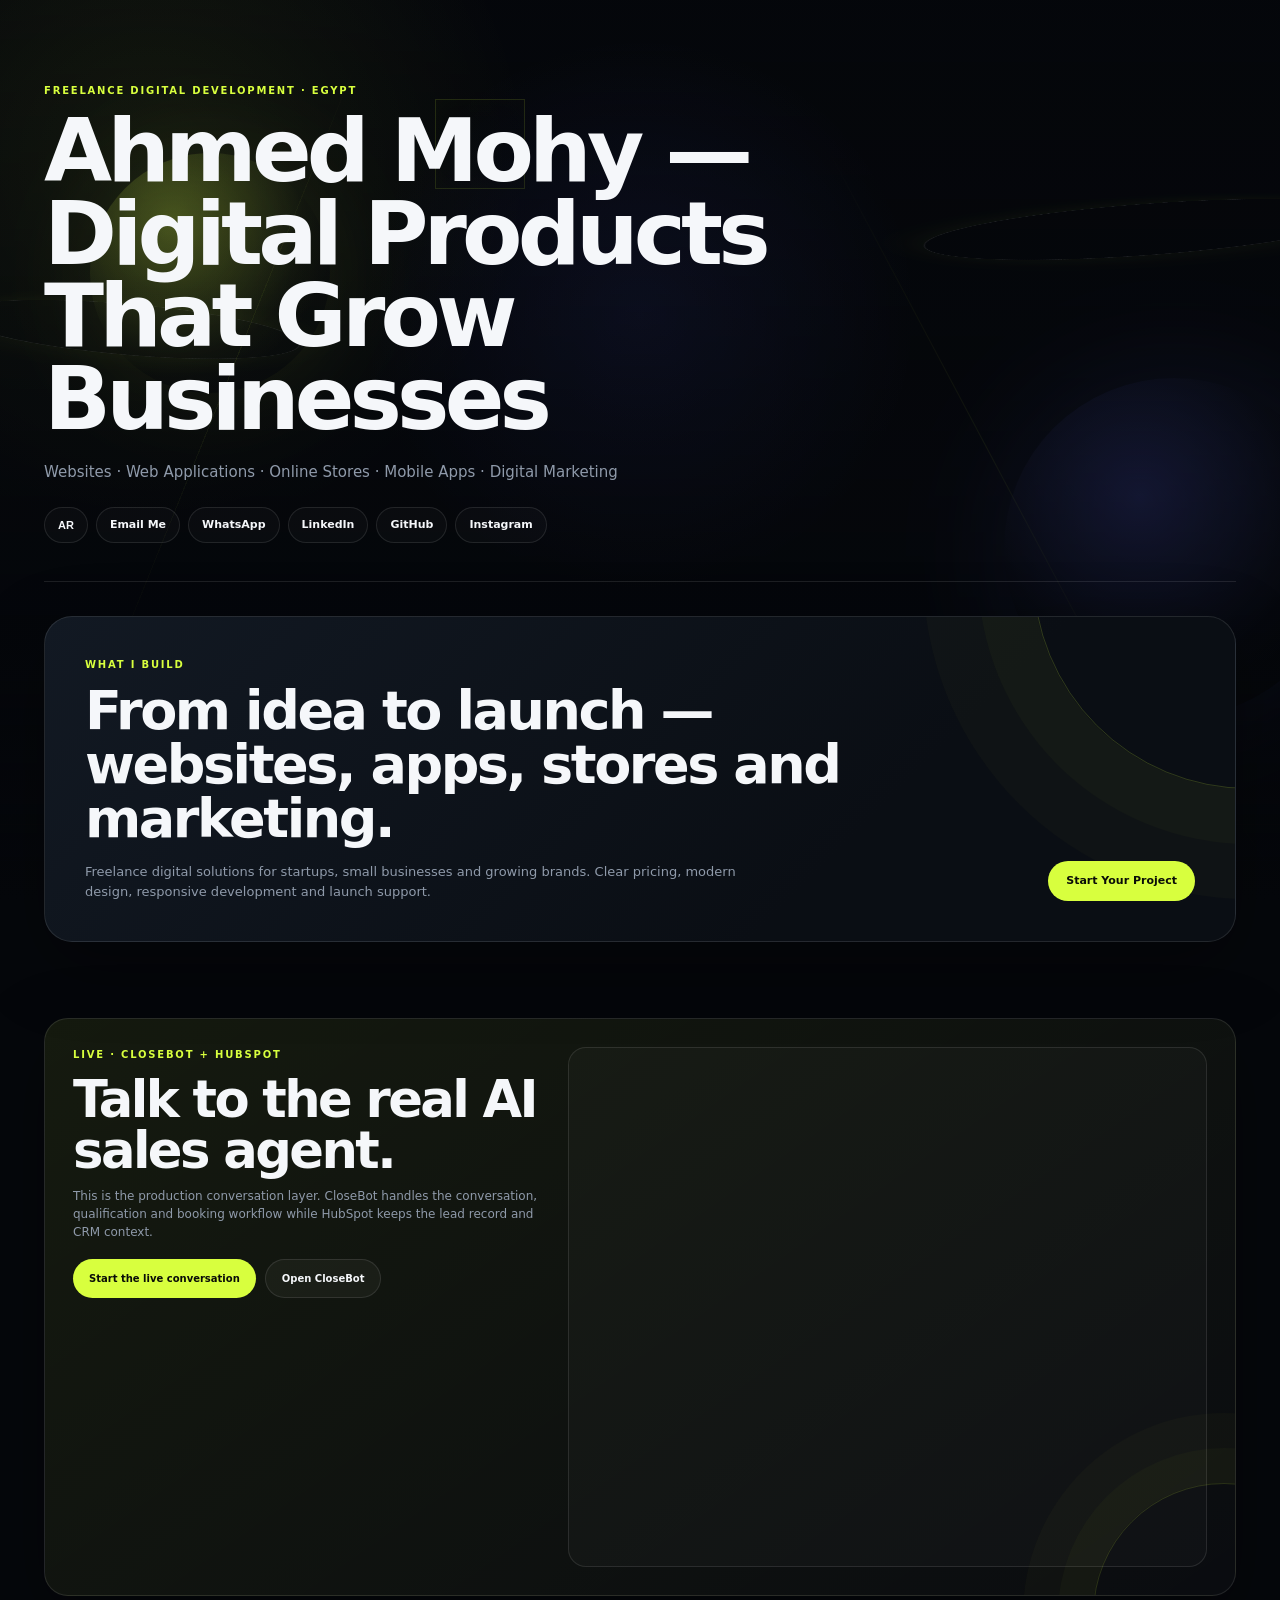
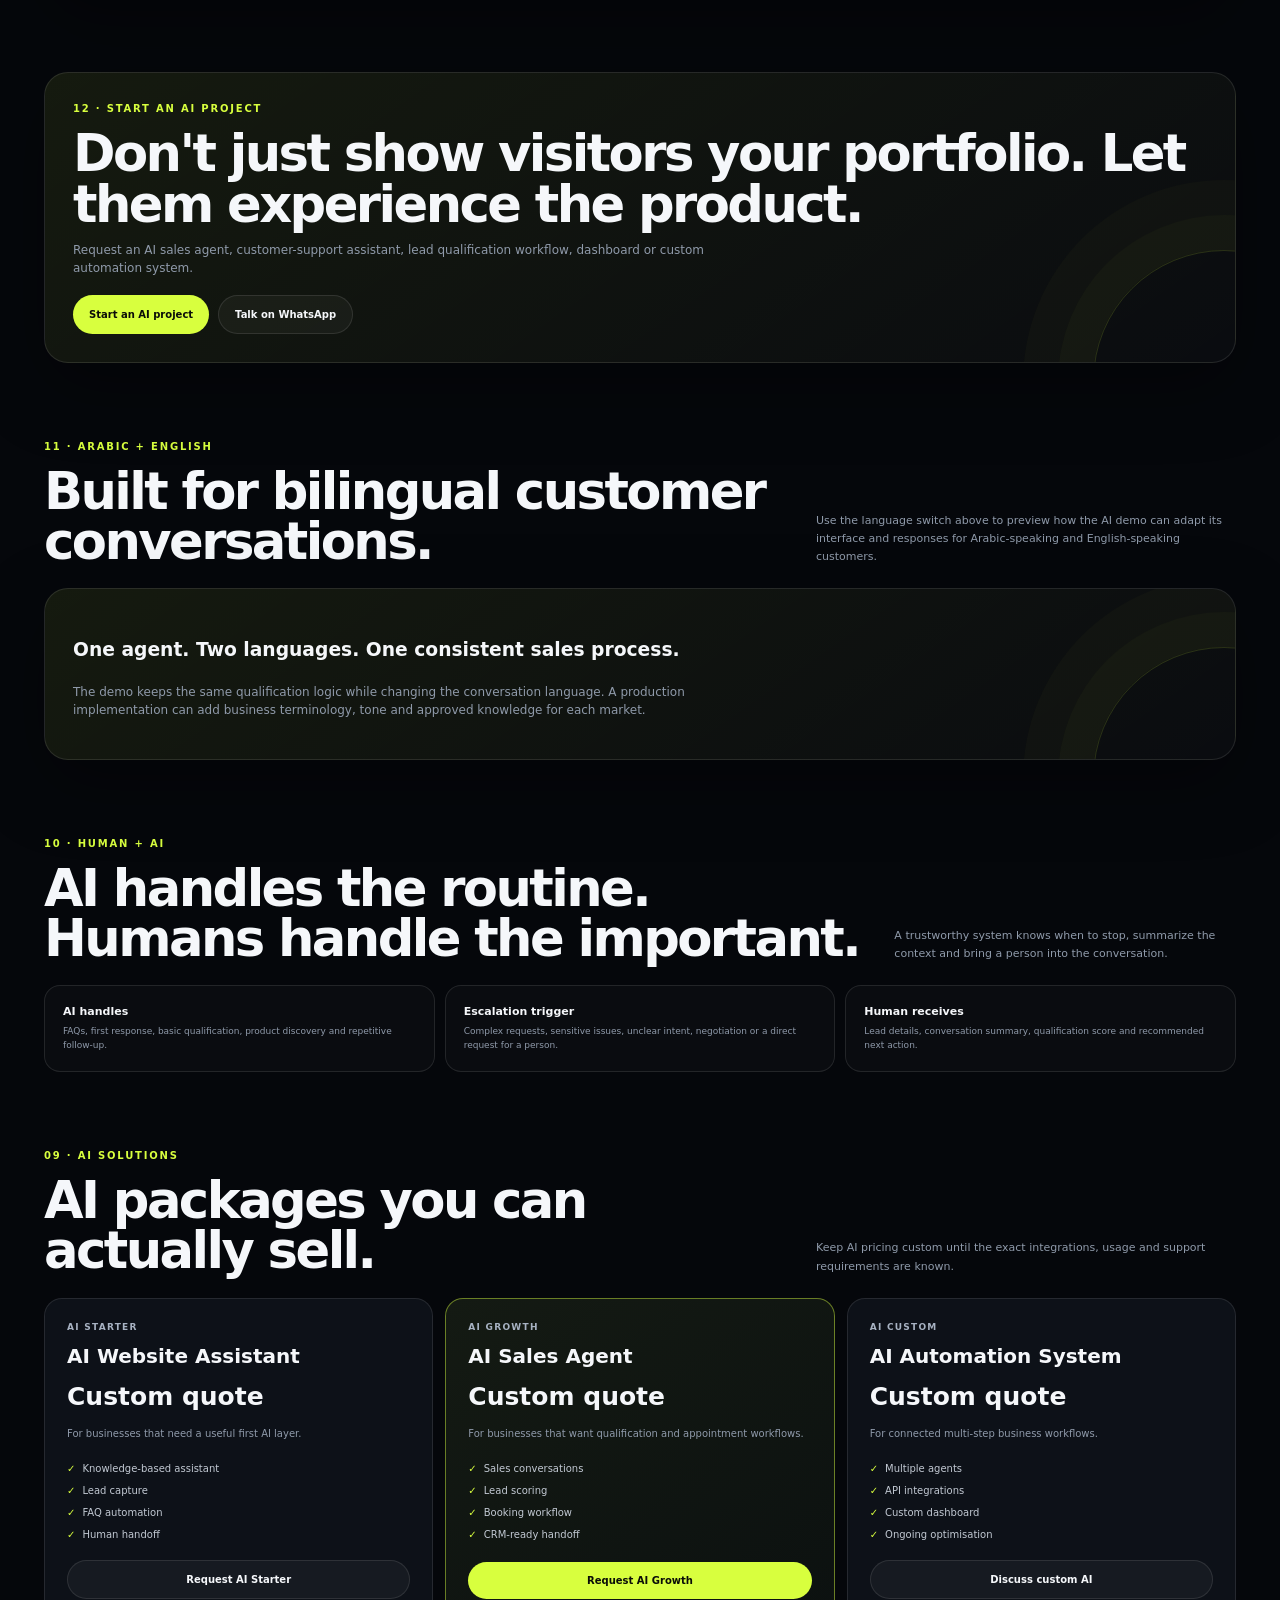
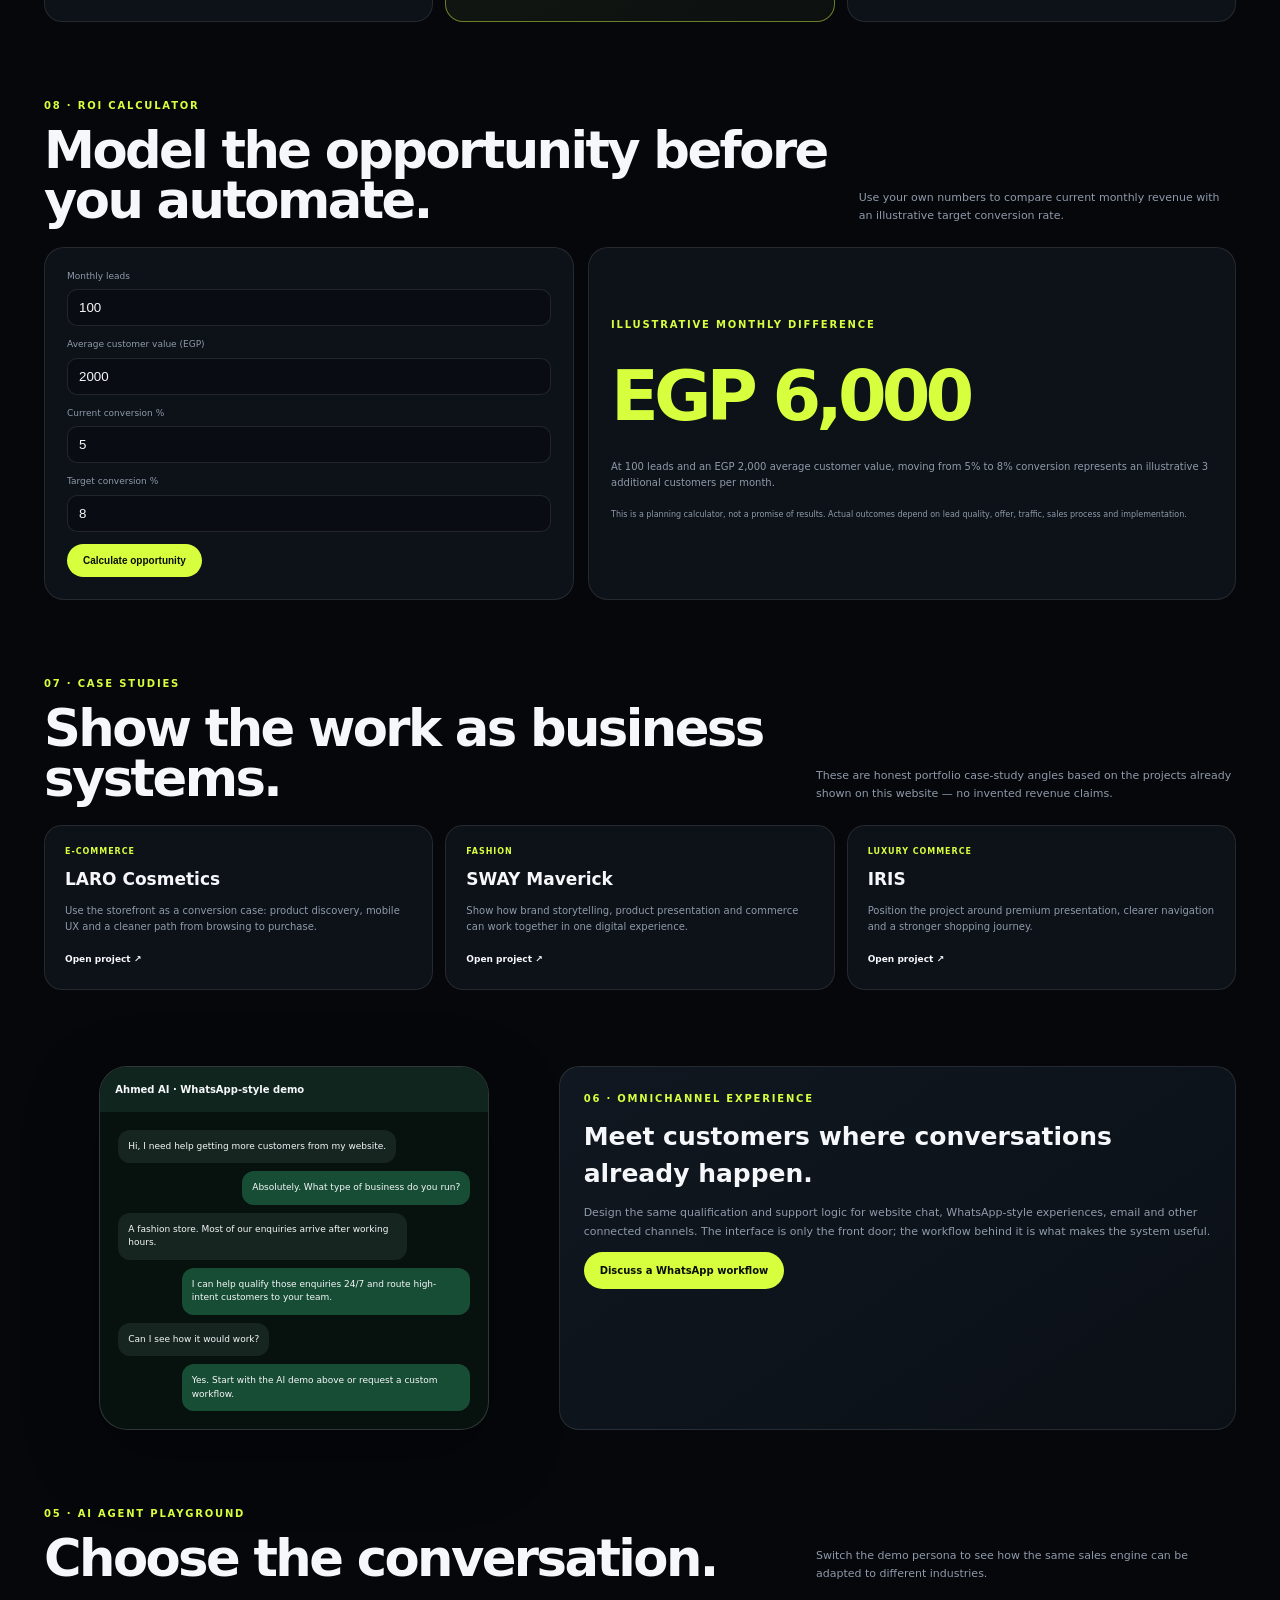
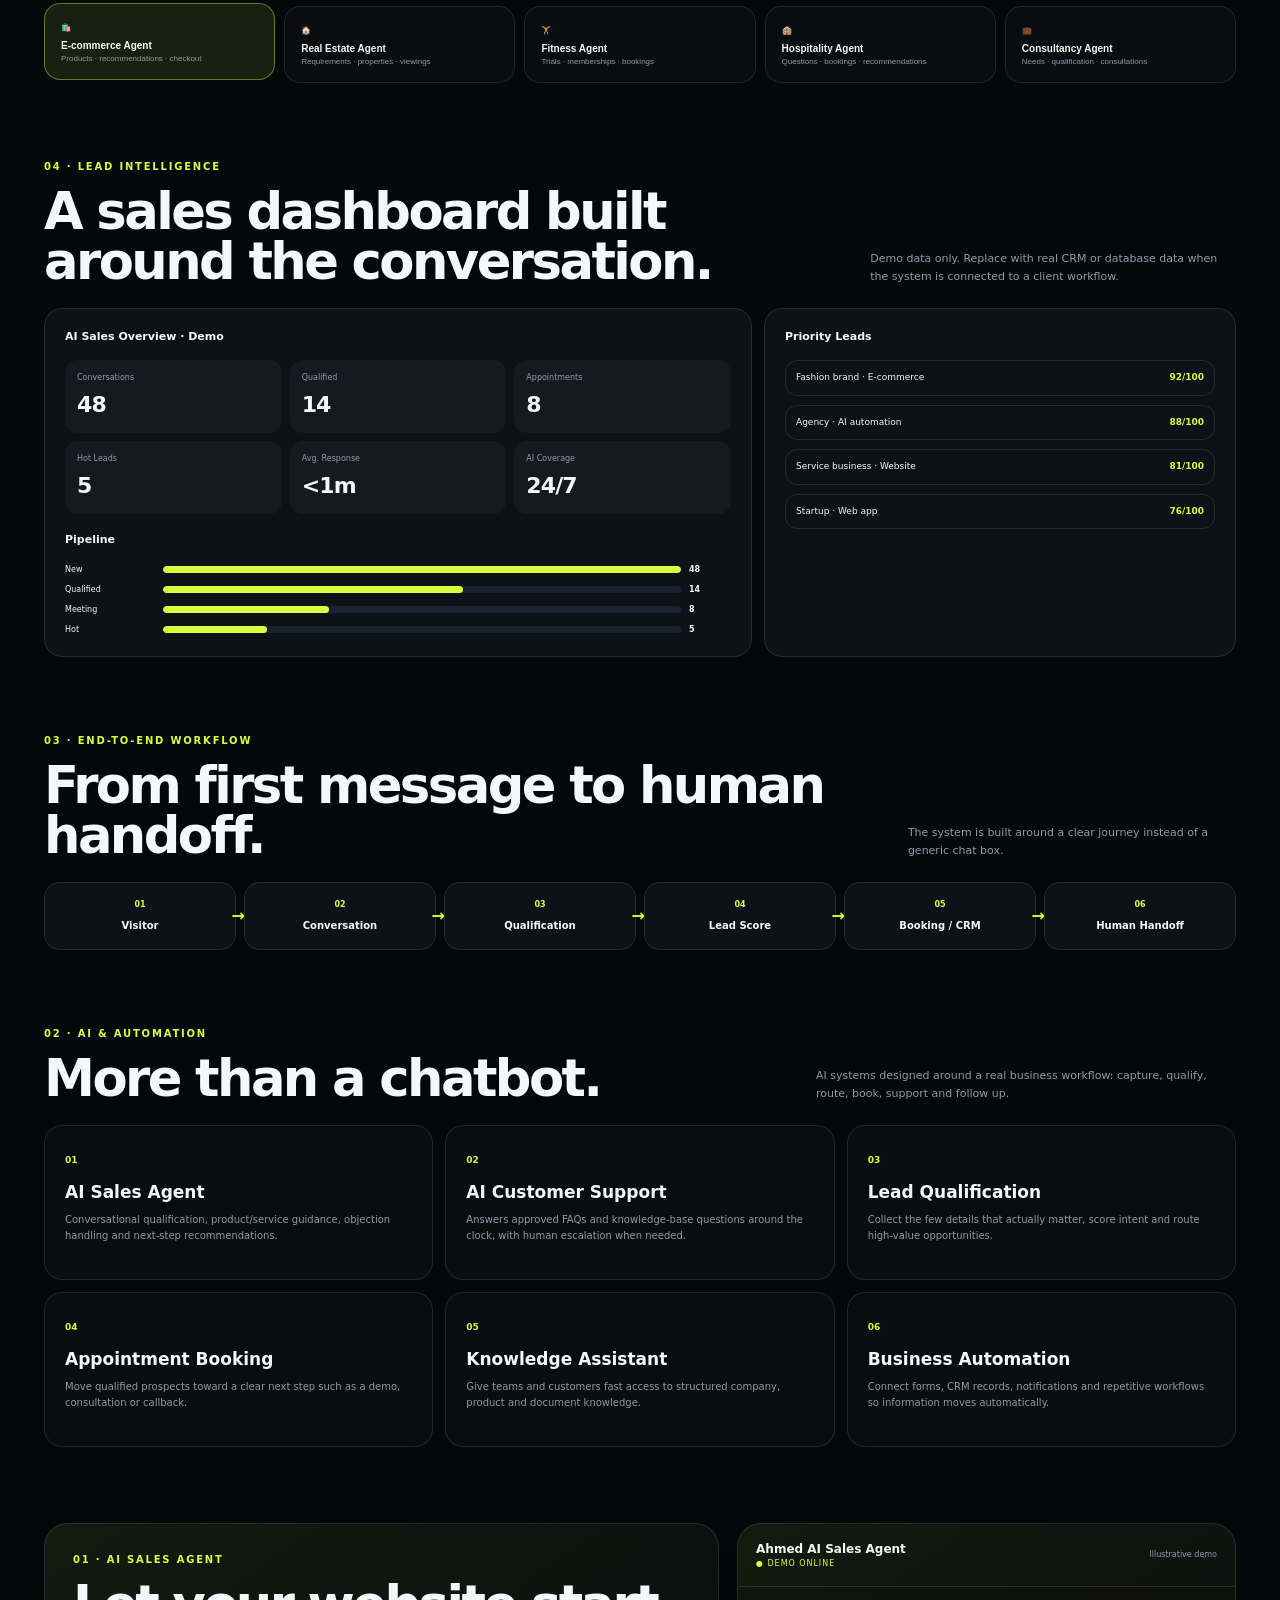
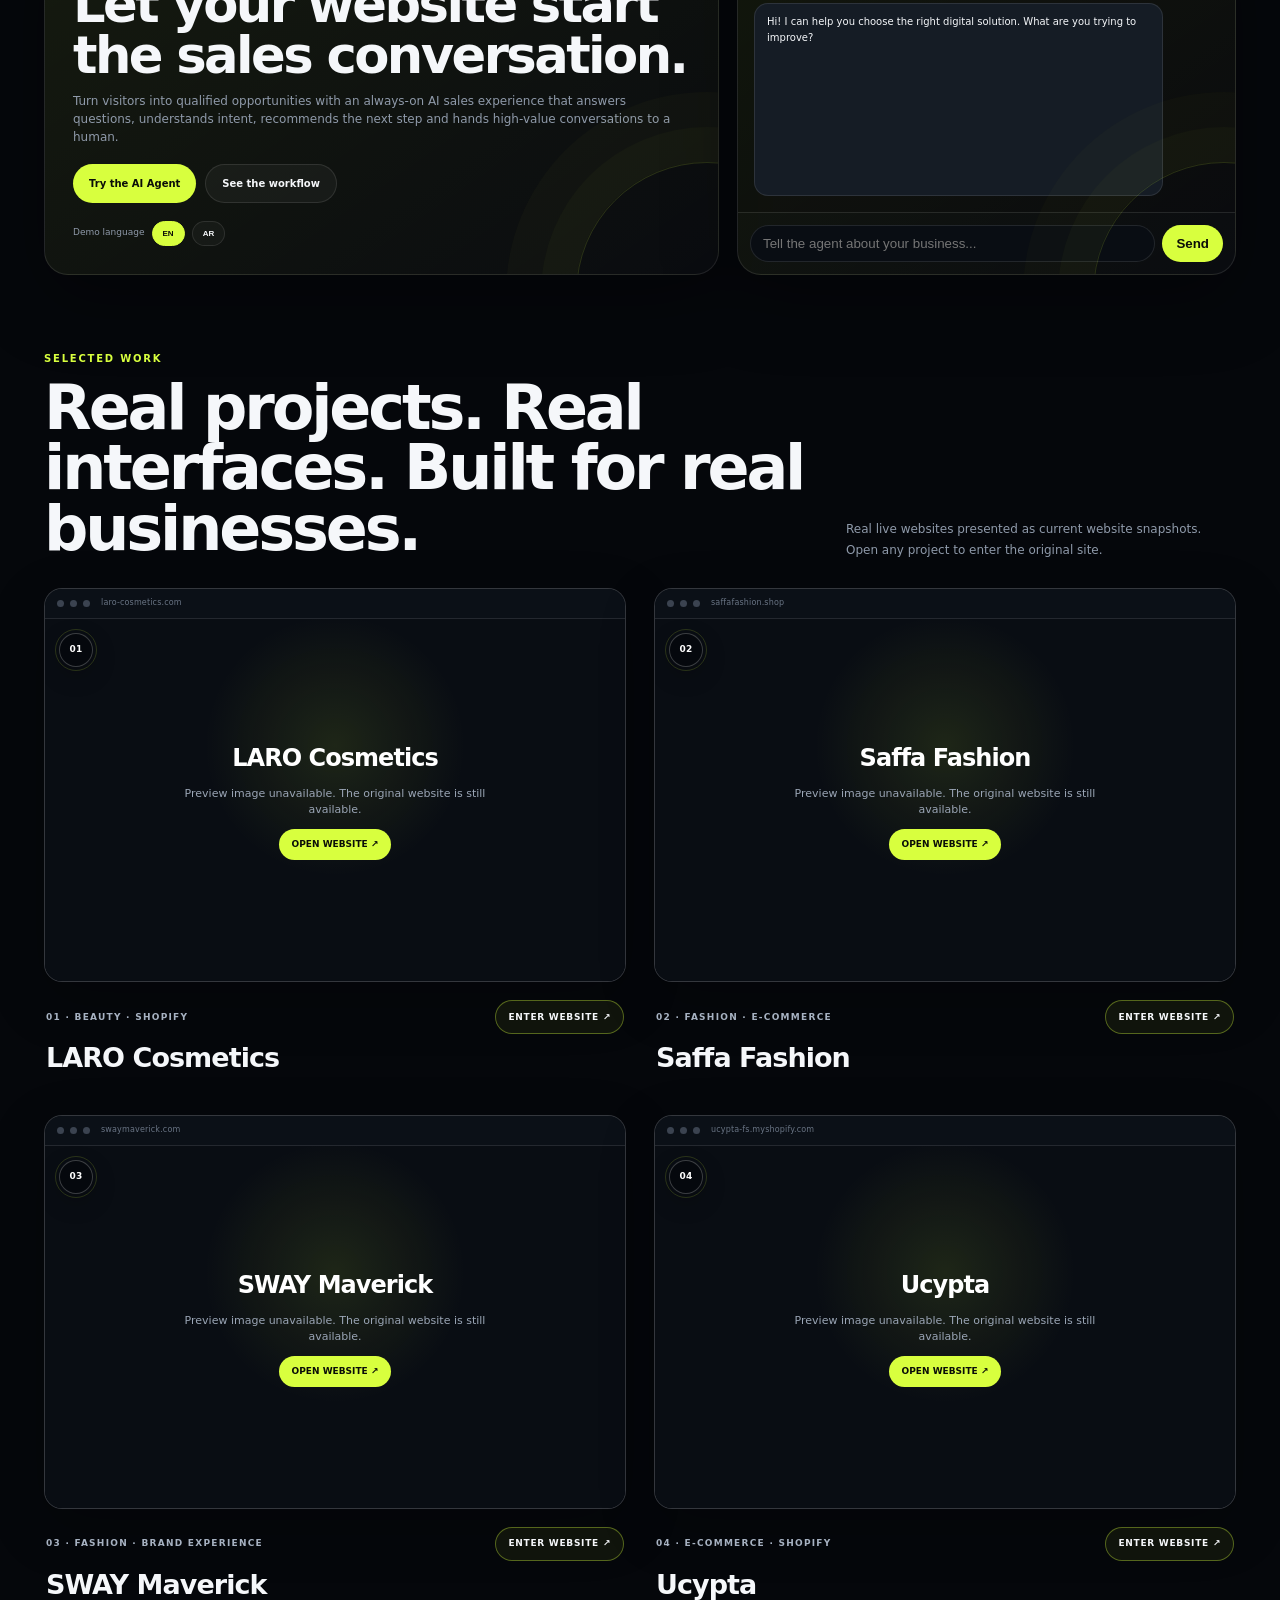
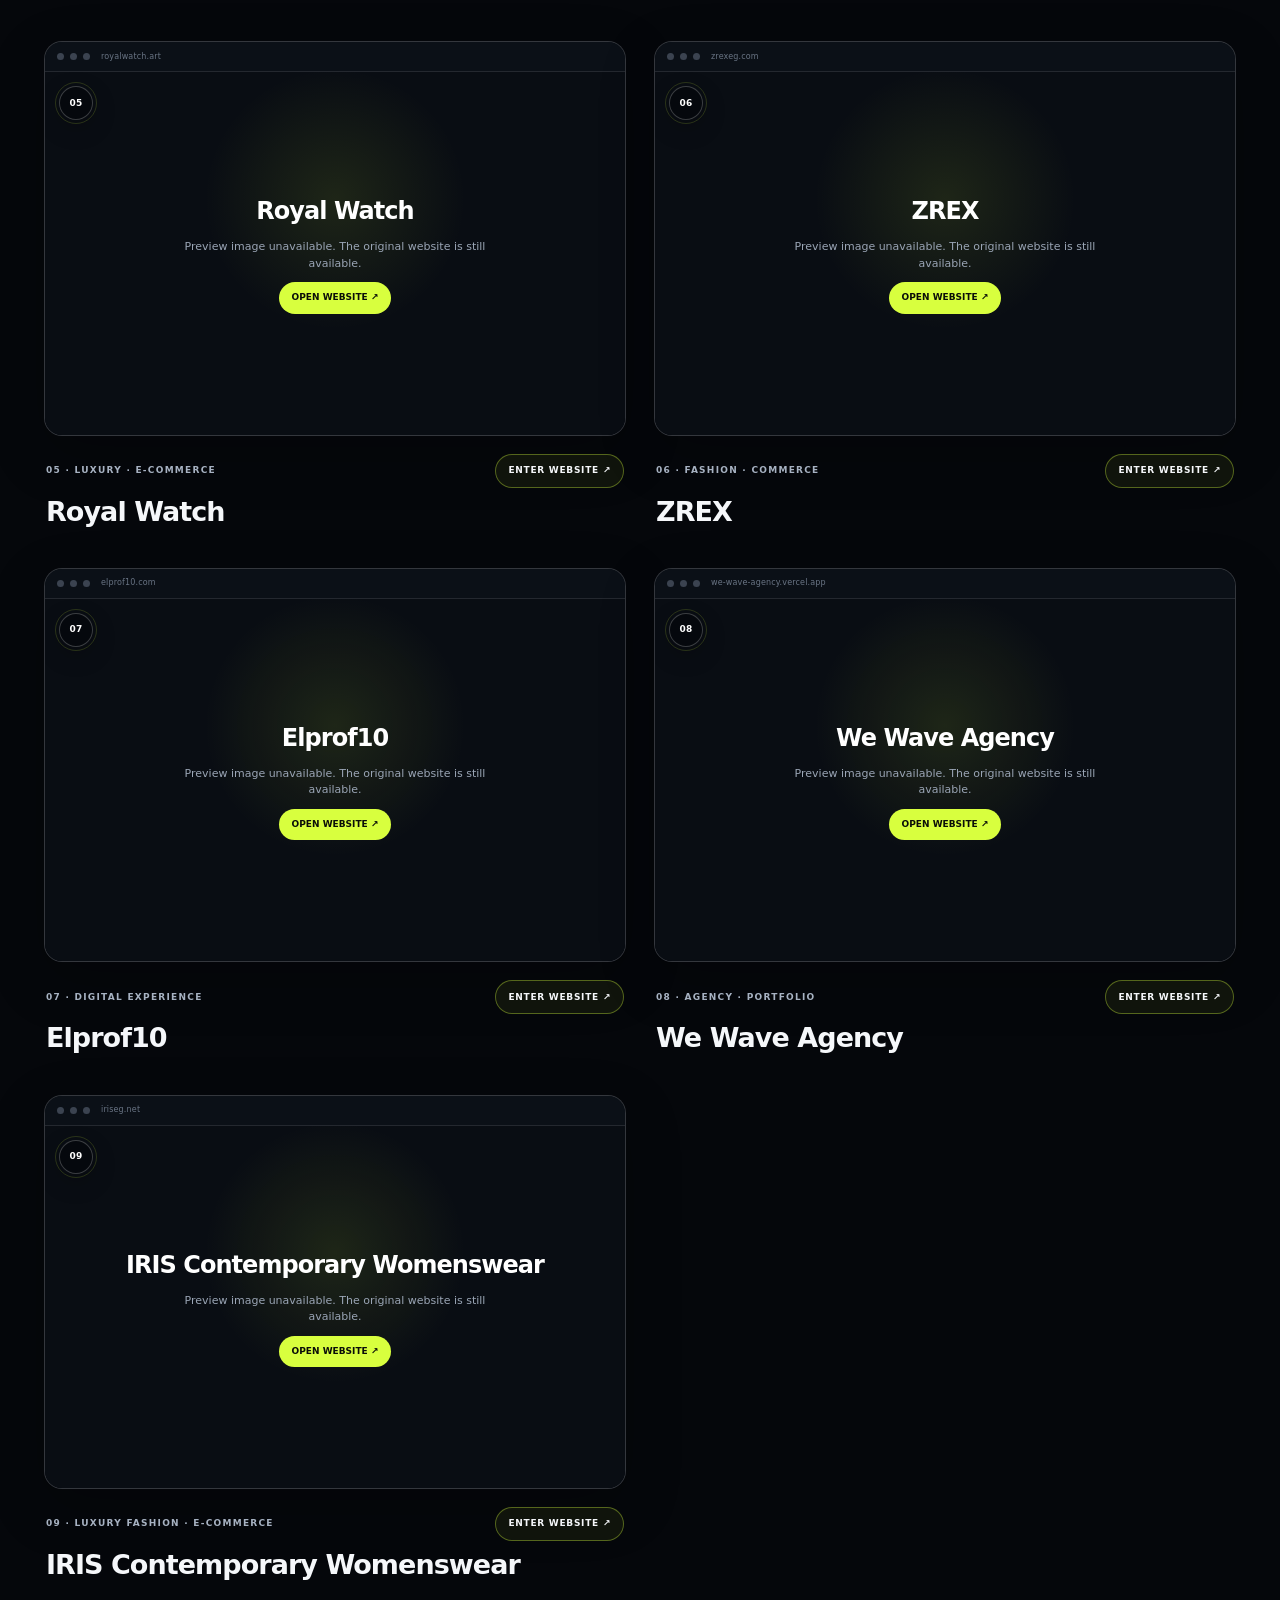
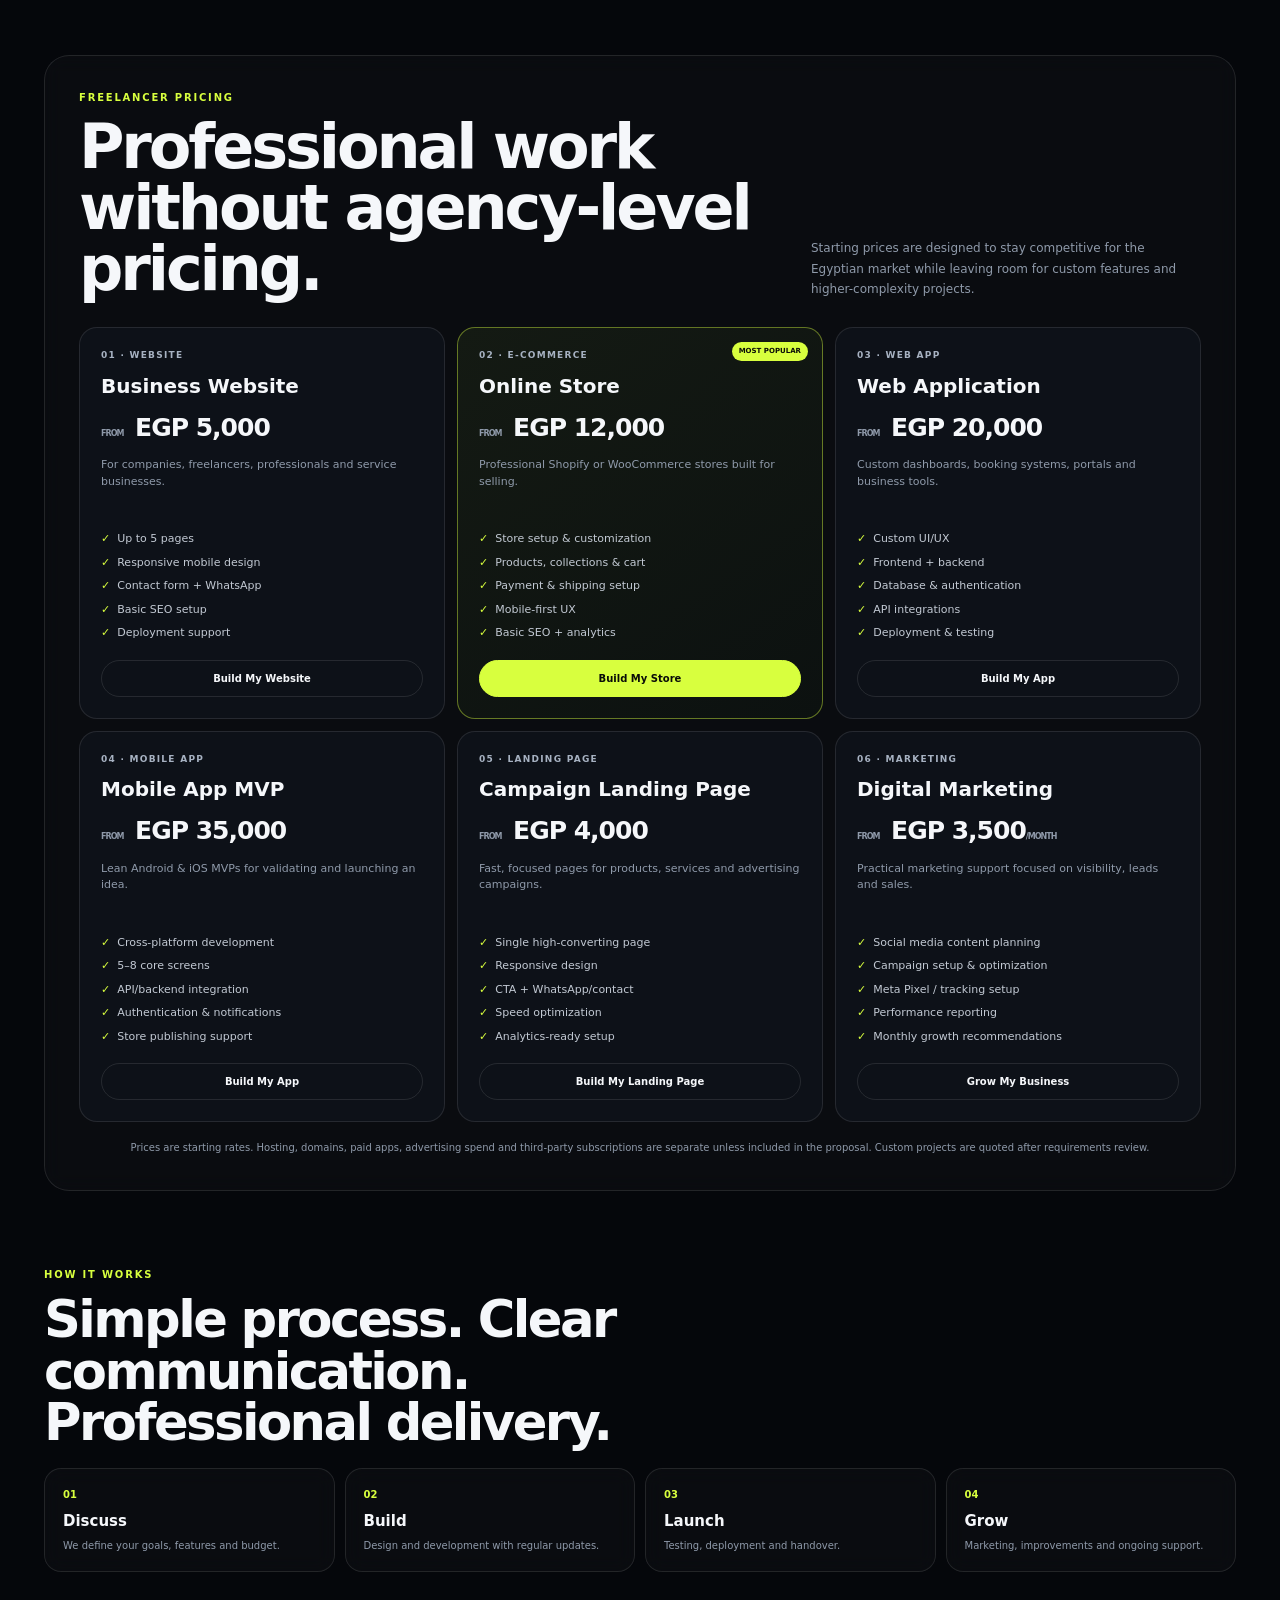
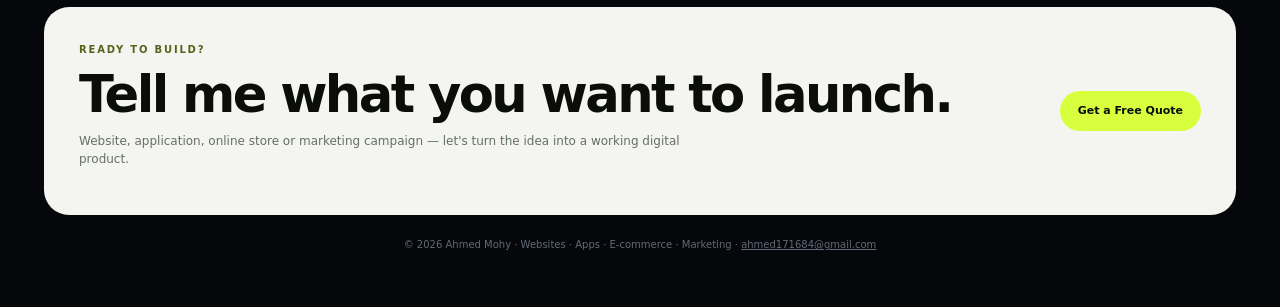
==== commit 754f1717: "Load language persistence handler" ====
--- a/index.html
+++ b/index.html
@@ -17,9 +17,7 @@
   <link rel="alternate" hreflang="en" href="./" />
   <link rel="alternate" hreflang="ar" href="./#ar" />
   <link rel="alternate" hreflang="x-default" href="./" />
-  <script>
-    (function(){try{var l=localStorage.getItem('lang');if(l==='ar'){document.documentElement.lang='ar';document.documentElement.dir='rtl';}else if(l==='en'){document.documentElement.lang='en';document.documentElement.dir='ltr';}}catch(e){}})();
-  </script>
+  <script>(function(){try{var l=localStorage.getItem('lang');if(l==='ar'){document.documentElement.lang='ar';document.documentElement.dir='rtl';}}catch(e){}})();</script>
   <link rel="preconnect" href="https://fonts.googleapis.com" />
   <link href="https://fonts.googleapis.com/css2?family=Cairo:wght@400;500;600;700;800;900&display=swap" rel="stylesheet" />
   <link rel="preconnect" href="https://fonts.gstatic.com" crossorigin />
@@ -30,22 +28,13 @@
 <body>
   <div class="container">
     <header class="header">
-      <div class="eyebrow">FREELANCE DIGITAL DEVELOPMENT · EGYPT</div>
-      <h1 id="title">Ahmed Mohy — Digital Products That Grow Businesses</h1>
-      <p id="subtitle">Websites · Web Applications · Online Stores · Mobile Apps · Digital Marketing</p>
-      <div class="buttons">
-        <button class="chip" id="langBtn" type="button" aria-label="Switch language">AR</button>
-        <a class="chip" href="mailto:ahmed171684@gmail.com">Email Me</a>
-        <a class="chip" href="https://wa.me/201016286261" target="_blank" rel="noopener noreferrer">WhatsApp</a>
-        <a class="chip" href="https://www.linkedin.com/in/ahmed-mohy-83b447220/" target="_blank" rel="noopener noreferrer">LinkedIn</a>
-        <a class="chip" href="https://github.com/AhmedMohy99" target="_blank" rel="noopener noreferrer">GitHub</a>
-        <a class="chip" href="https://www.instagram.com/ahmed.abdrabboo/" target="_blank" rel="noopener noreferrer">Instagram</a>
-      </div>
+      <div class="eyebrow">FREELANCE DIGITAL DEVELOPMENT · EGYPT</div><h1 id="title">Ahmed Mohy — Digital Products That Grow Businesses</h1><p id="subtitle">Websites · Web Applications · Online Stores · Mobile Apps · Digital Marketing</p>
+      <div class="buttons"><button class="chip" id="langBtn" type="button" aria-label="Switch language">AR</button><a class="chip" href="mailto:ahmed171684@gmail.com">Email Me</a><a class="chip" href="https://wa.me/201016286261" target="_blank" rel="noopener noreferrer">WhatsApp</a><a class="chip" href="https://www.linkedin.com/in/ahmed-mohy-83b447220/" target="_blank" rel="noopener noreferrer">LinkedIn</a><a class="chip" href="https://github.com/AhmedMohy99" target="_blank" rel="noopener noreferrer">GitHub</a><a class="chip" href="https://www.instagram.com/ahmed.abdrabboo/" target="_blank" rel="noopener noreferrer">Instagram</a></div>
     </header>
     <section class="hero-card"><div><div class="eyebrow">WHAT I BUILD</div><h2>From idea to launch — websites, apps, stores and marketing.</h2><p>Freelance digital solutions for startups, small businesses and growing brands. Clear pricing, modern design, responsive development and launch support.</p></div><a class="hero-cta" href="mailto:ahmed171684@gmail.com?subject=Project%20Inquiry">Start Your Project</a></section>
     <section class="work" id="work" aria-labelledby="workTitle"><div class="section-heading"><div><div class="eyebrow">SELECTED WORK</div><h2 id="workTitle">Real projects. Real interfaces. Built for real businesses.</h2></div><p id="workIntro">Real live websites presented as current website snapshots. Open any project to enter the original site.</p></div><div class="work-grid">
       <article class="work-card work-card-large featured-project" data-live-url="https://we-wave-agency.vercel.app/"><div class="browser-frame"><div class="browser-bar"><span></span><span></span><span></span><small>we-wave-agency.vercel.app</small></div><button class="live-preview" type="button" aria-label="Open live We Wave homepage">LIVE HOMEPAGE <b>↗</b></button><div class="work-image"><img src="assets/projects/we-wave-agency.png" alt="We Wave Agency homepage preview" loading="eager" /></div></div><div class="work-info"><div class="project-topline"><span>01 · DIGITAL AGENCY WEBSITE</span><a class="project-link" href="https://we-wave-agency.vercel.app/" target="_blank" rel="noopener noreferrer">View Website ↗</a></div><h3>We Wave Agency</h3><p>Modern agency website and digital brand presence with services, portfolio and contact experience.</p></div></article>
-      <article class="work-card work-card-large featured-project" data-live-url="https://laro-cosmetics.com/"><div class="browser-frame"><span></span><span></span><span></span><small>laro-cosmetics.com</small></div><div class="work-image"><img src="assets/projects/laro.png" alt="LARO Cosmetics homepage preview" loading="lazy" /></div><div class="work-info"><div class="project-topline"><span>02 · SHOPIFY E-COMMERCE</span><a class="project-link" href="https://laro-cosmetics.com/" target="_blank" rel="noopener noreferrer">View Website ↗</a></div><h3>LARO Cosmetics</h3><p>Beauty e-commerce experience with product presentation and conversion-focused storefront UX.</p></div></article>
+      <article class="work-card work-card-large featured-project" data-live-url="https://laro-cosmetics.com/"><div class="browser-frame"><div class="browser-bar"><span></span><span></span><span></span><small>laro-cosmetics.com</small></div><button class="live-preview" type="button" aria-label="Open live LARO Cosmetics homepage">LIVE HOMEPAGE <b>↗</b></button><div class="work-image"><img src="assets/projects/laro.png" alt="LARO Cosmetics homepage preview" loading="lazy" /></div></div><div class="work-info"><div class="project-topline"><span>02 · SHOPIFY E-COMMERCE</span><a class="project-link" href="https://laro-cosmetics.com/" target="_blank" rel="noopener noreferrer">View Website ↗</a></div><h3>LARO Cosmetics</h3><p>Beauty e-commerce experience with product presentation and conversion-focused storefront UX.</p></div></article>
       <article class="work-card" data-live-url="https://saffafashion.shop/"><div class="browser-frame"><div class="browser-bar"><span></span><span></span><span></span><small>saffafashion.shop</small></div><button class="live-preview" type="button" aria-label="Open live Saffa Fashion homepage">LIVE HOMEPAGE <b>↗</b></button><div class="work-image"><img src="assets/projects/saffa.png" alt="Saffa Fashion homepage preview" loading="lazy" /></div></div><div class="work-info"><div class="project-topline"><span>03 · FASHION E-COMMERCE</span><a class="project-link" href="https://saffafashion.shop/" target="_blank" rel="noopener noreferrer">View Website ↗</a></div><h3>Saffa Fashion</h3><p>Modern fashion storefront designed for a clean and premium shopping experience.</p></div></article>
       <article class="work-card"><div class="browser-frame"><div class="browser-bar"><span></span><span></span><span></span><small>IRIS · local preview</small></div><div class="work-image"><img src="assets/projects/iris.jpg" alt="IRIS Contemporary Womenswear homepage preview" loading="lazy" /></div></div><div class="work-info"><span>04 · WOOCOMMERCE</span><h3>IRIS Contemporary Womenswear</h3><p>Quiet-luxury fashion presentation with refined product-focused UX.</p></div></article>
       <article class="work-card" data-live-url="https://swaymaverick.com/"><div class="browser-frame"><div class="browser-bar"><span></span><span></span><span></span><small>swaymaverick.com</small></div><button class="live-preview" type="button" aria-label="Open live SWAYMAVERICK homepage">LIVE HOMEPAGE <b>↗</b></button><div class="work-image"><img src="assets/projects/swaymaverick.png" alt="SWAYMAVERICK homepage preview" loading="lazy" /></div></div><div class="work-info"><div class="project-topline"><span>05 · FASHION BRAND</span><a class="project-link" href="https://swaymaverick.com/" target="_blank" rel="noopener noreferrer">View Website ↗</a></div><h3>SWAY Maverick</h3><p>Bold fashion e-commerce presentation built around strong product visuals.</p></div></article>
@@ -67,8 +56,6 @@
     <footer class="footer">© 2026 Ahmed Mohy · Websites · Apps · E-commerce · Marketing · <a href="mailto:ahmed171684@gmail.com">ahmed171684@gmail.com</a></footer>
   </div>
   <div class="preview-modal" id="previewModal" aria-hidden="true" role="dialog" aria-modal="true" aria-labelledby="previewTitle"><div class="preview-backdrop" data-close-preview></div><div class="preview-dialog"><div class="preview-header"><div><span class="eyebrow">LIVE HOMEPAGE</span><h2 id="previewTitle">Project Preview</h2></div><div class="preview-actions"><a id="previewExternal" class="chip" href="#" target="_blank" rel="noopener noreferrer">Open Full Site ↗</a><button class="chip" id="previewClose" type="button">Close</button></div></div><div class="preview-browser"><div class="browser-bar"><span></span><span></span><span></span><small id="previewUrl">Live website</small></div><iframe id="previewFrame" title="Live project homepage" loading="lazy" referrerpolicy="strict-origin-when-cross-origin"></iframe></div><p class="preview-note">If a website blocks embedded previews, use <strong>Open Full Site ↗</strong> to view the exact live homepage in a new tab.</p></div></div>
-  <script src="growth.js"></script>
-  <script src="script.js"></script>
-  <script src="i18n.js"></script>
+  <script src="growth.js"></script><script src="script.js"></script><script src="i18n.js"></script><script src="i18n-reload.js"></script>
 </body>
 </html>
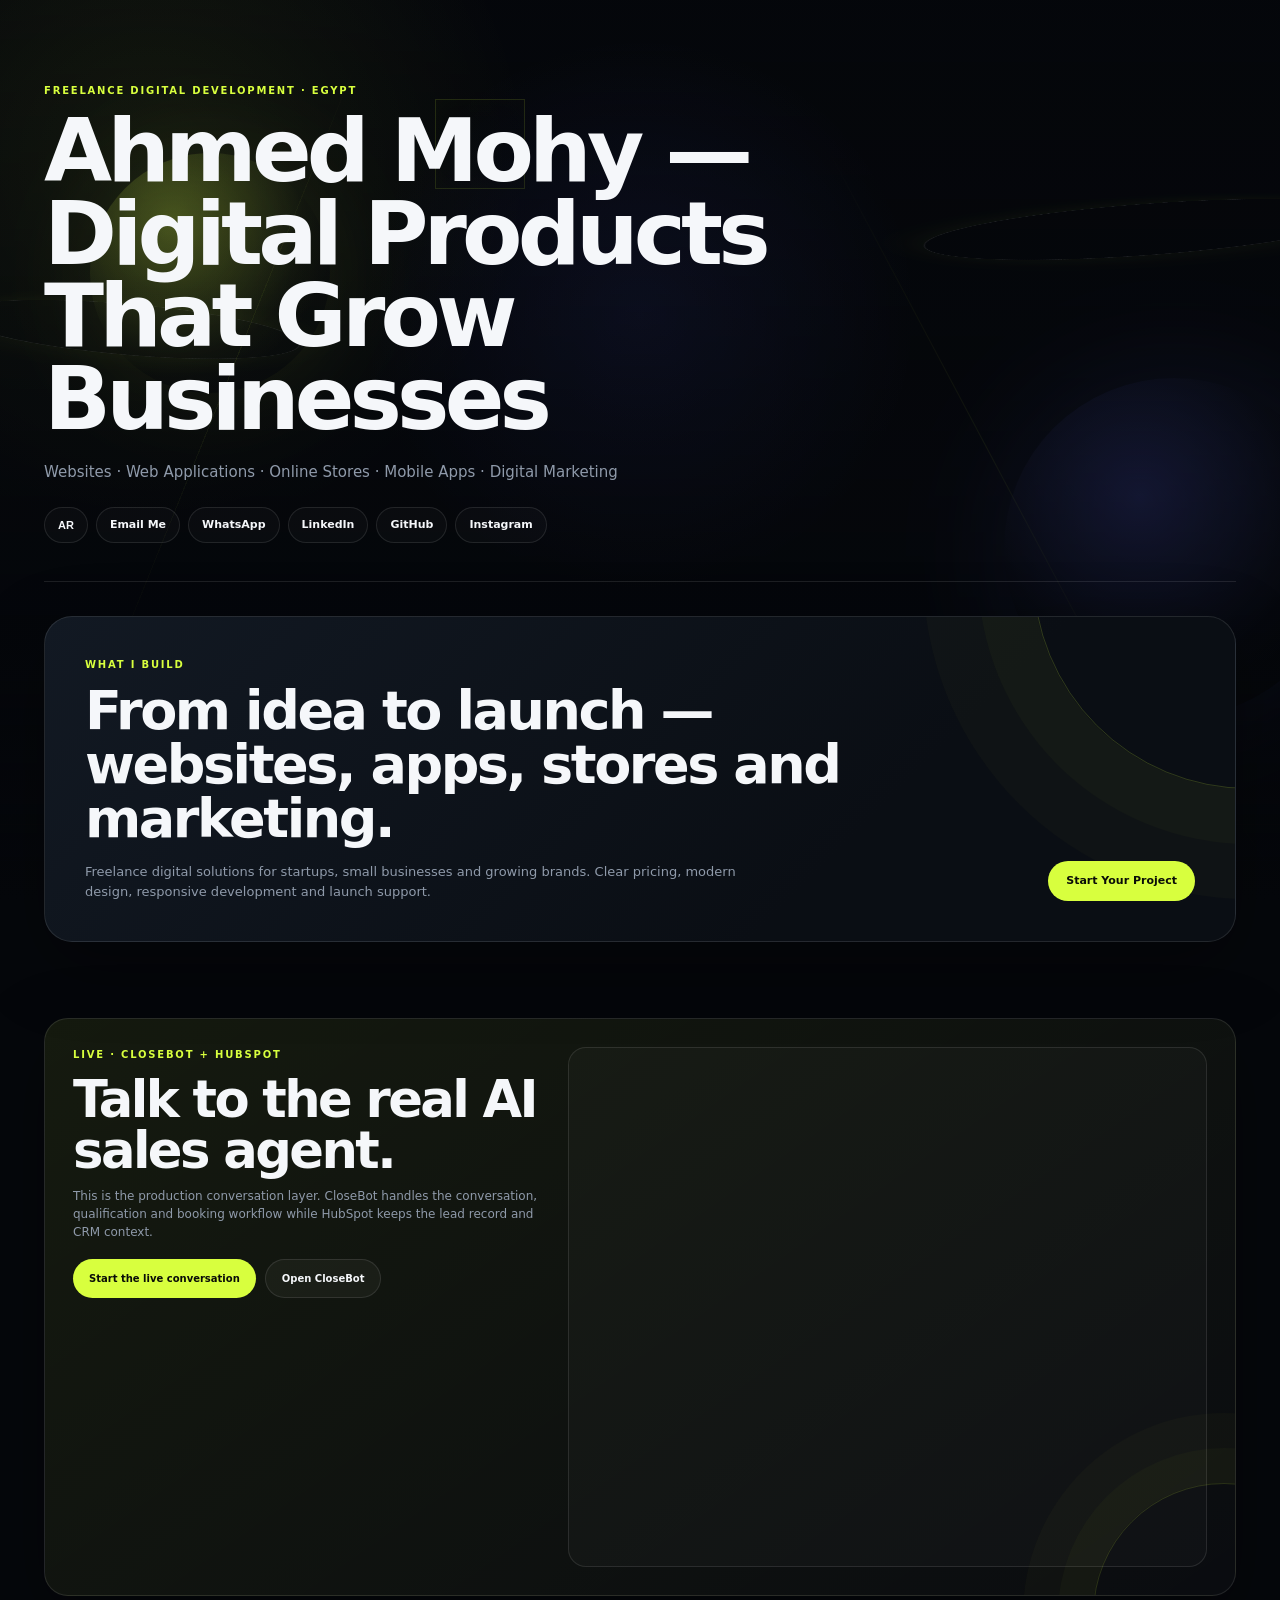
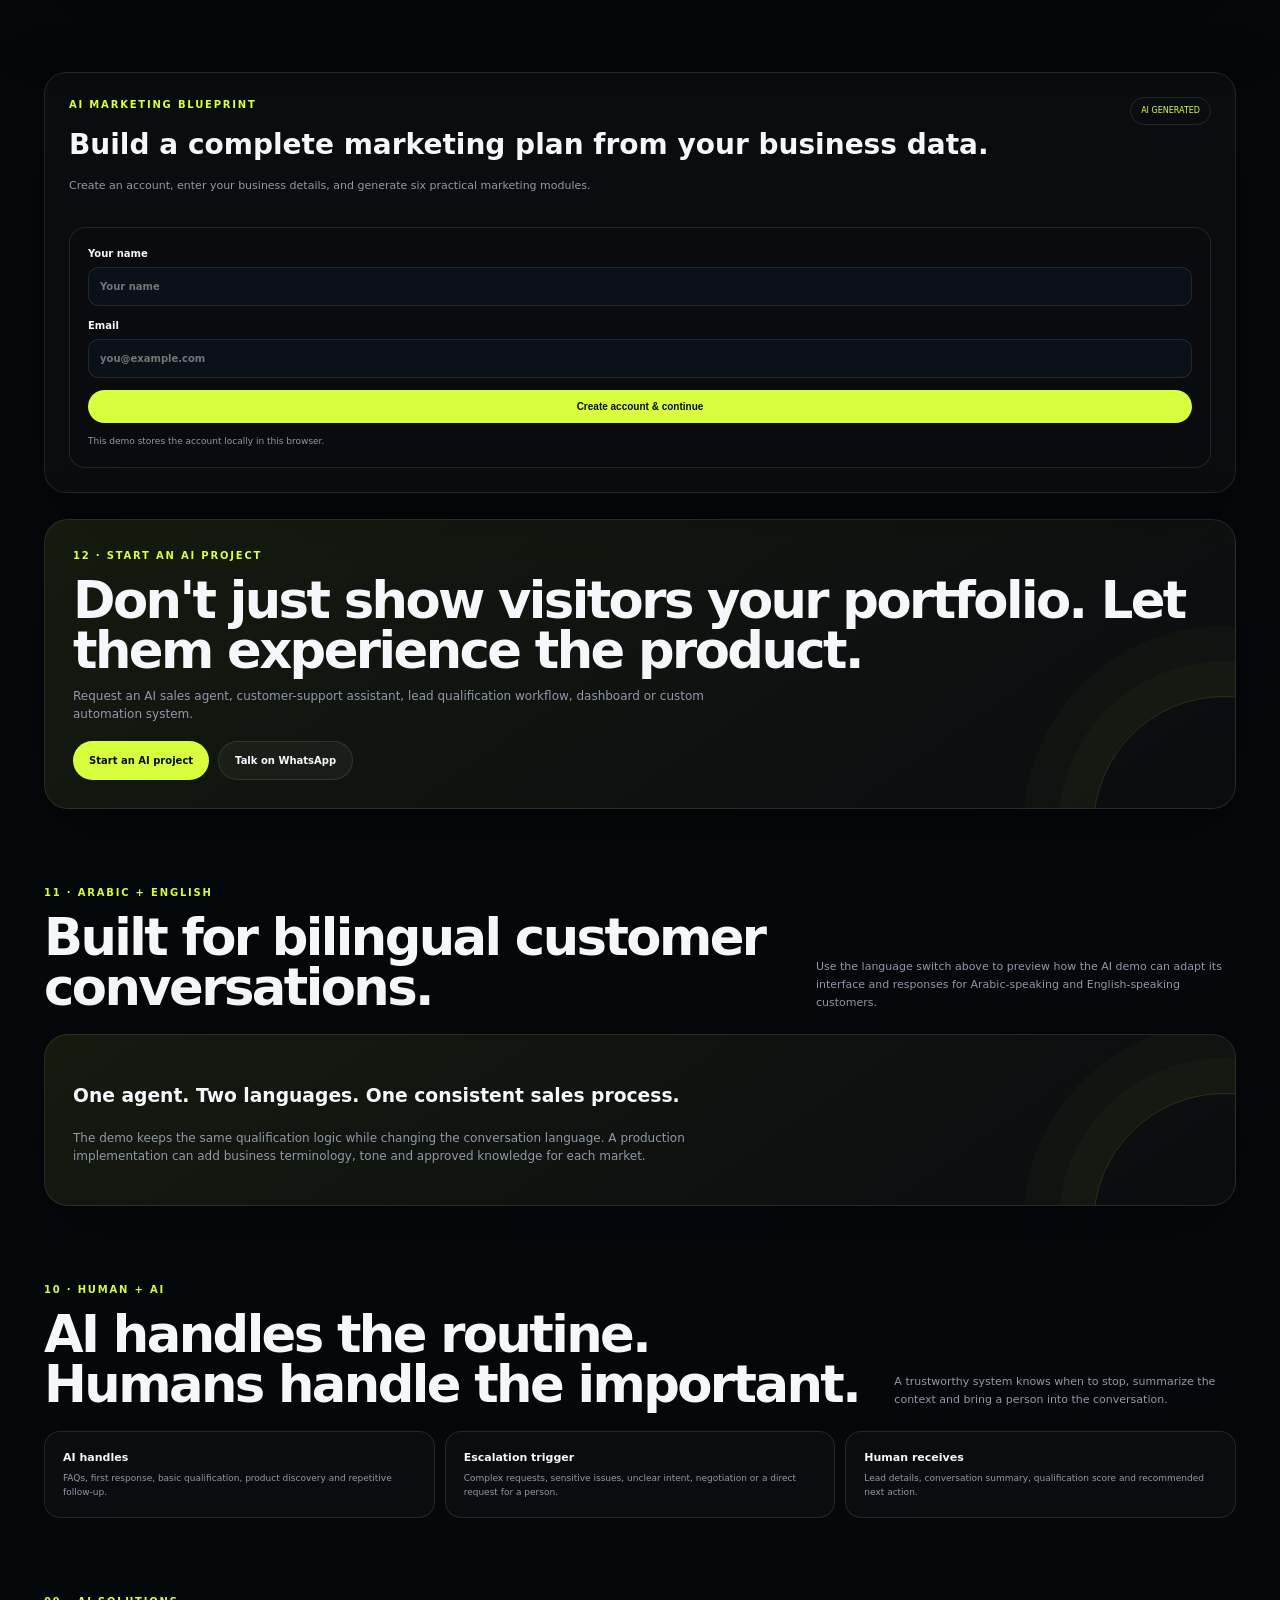
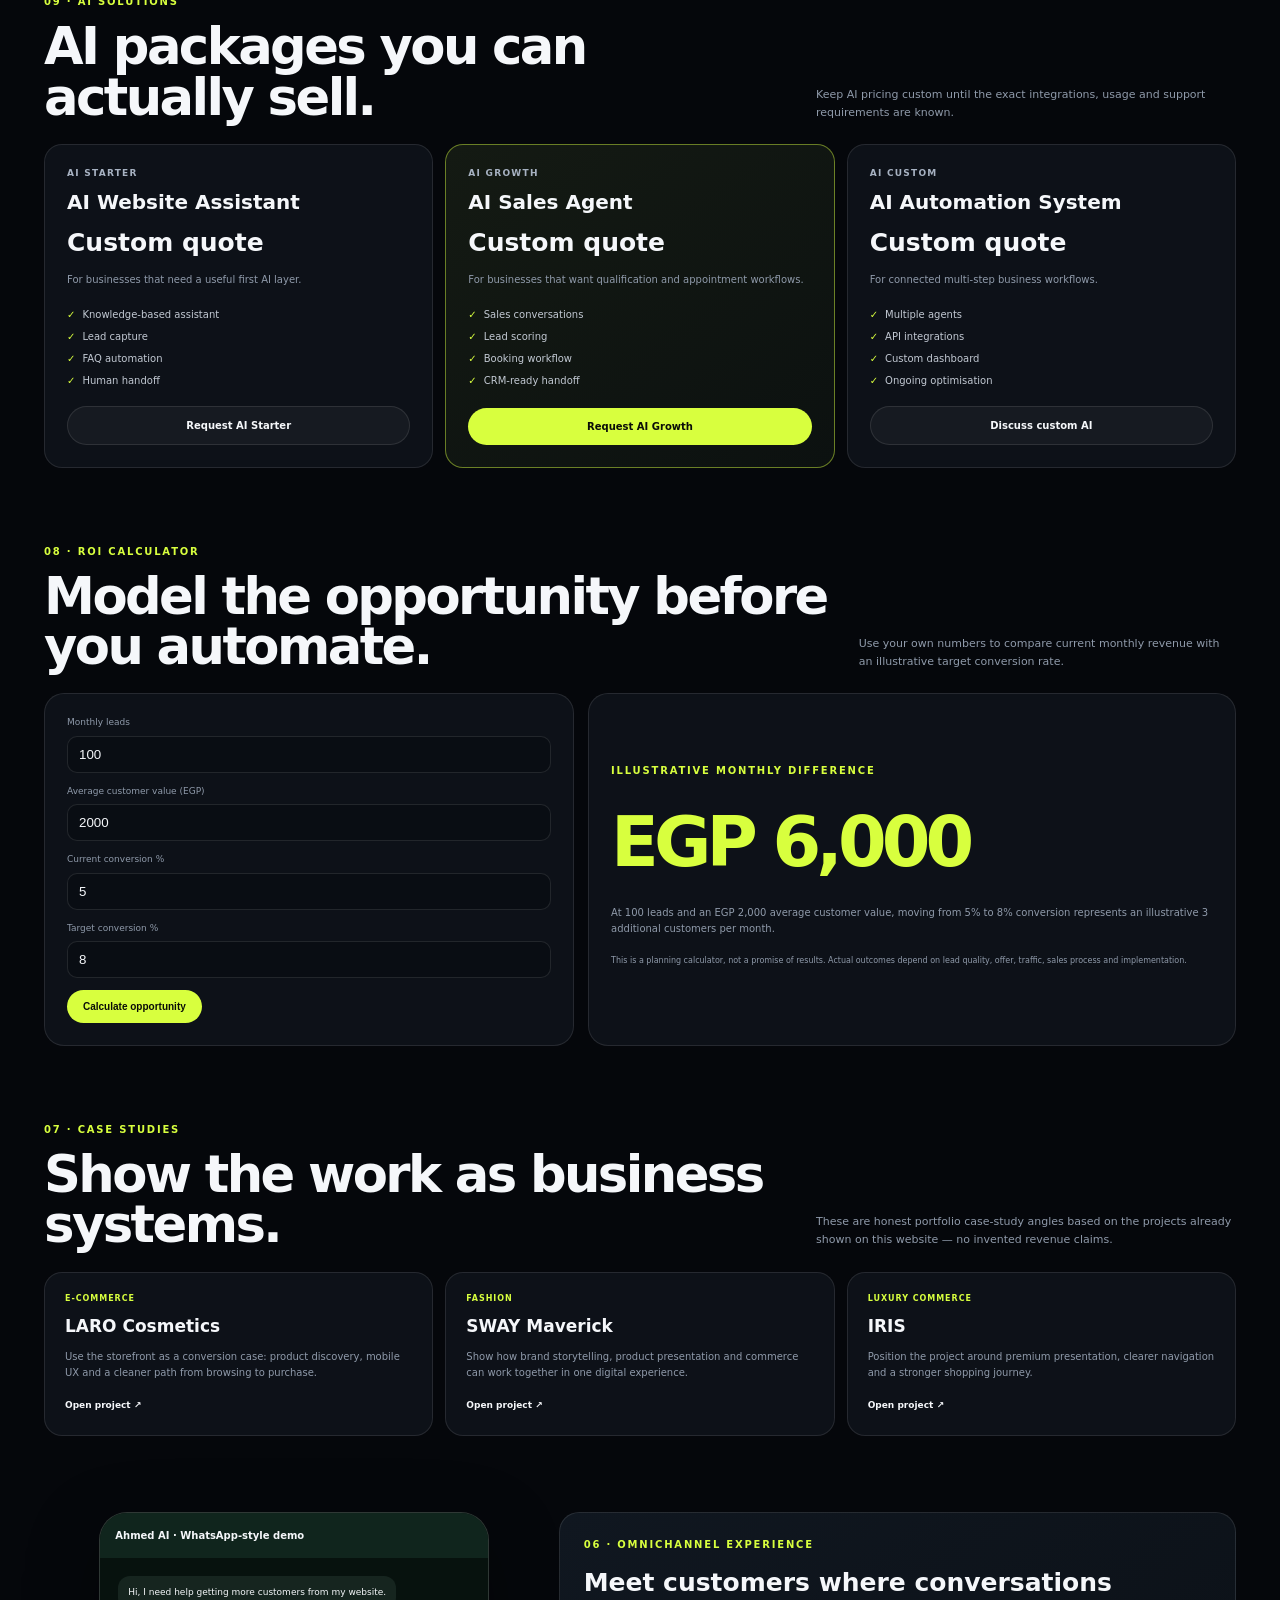
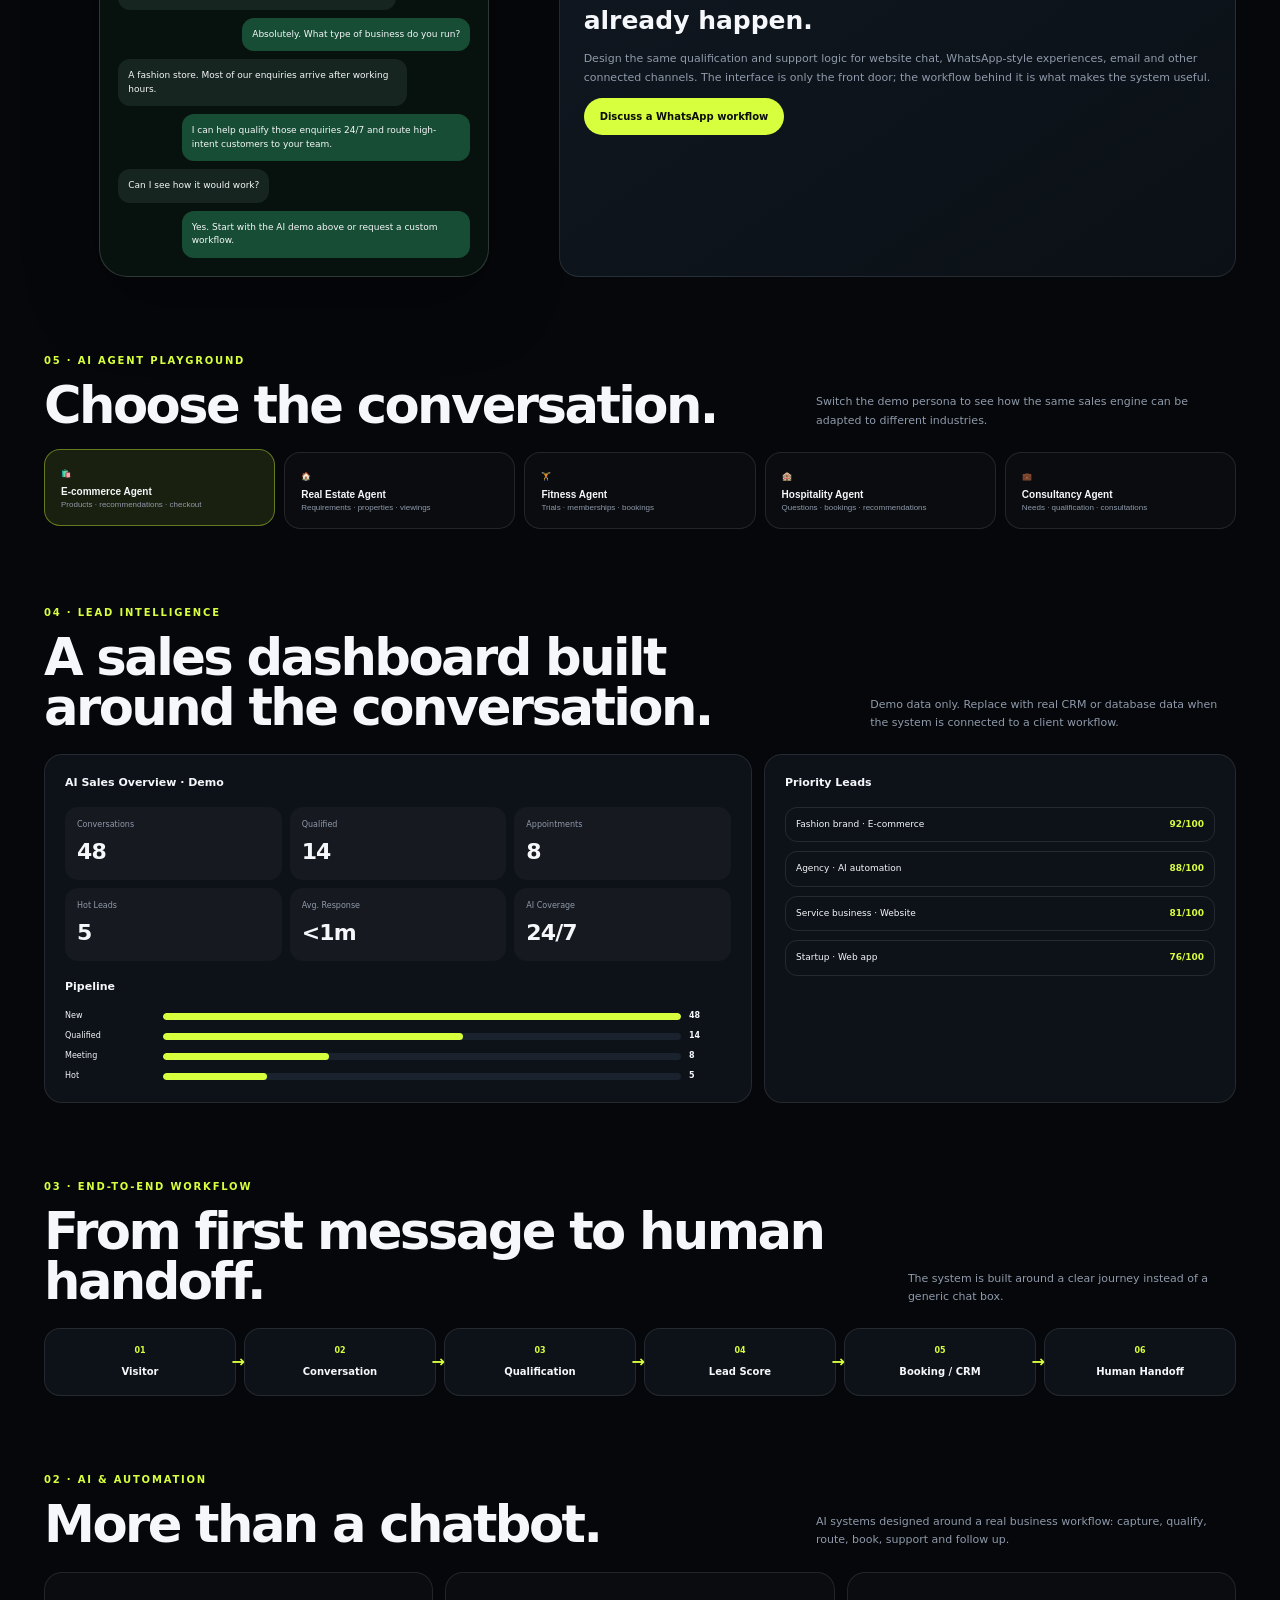
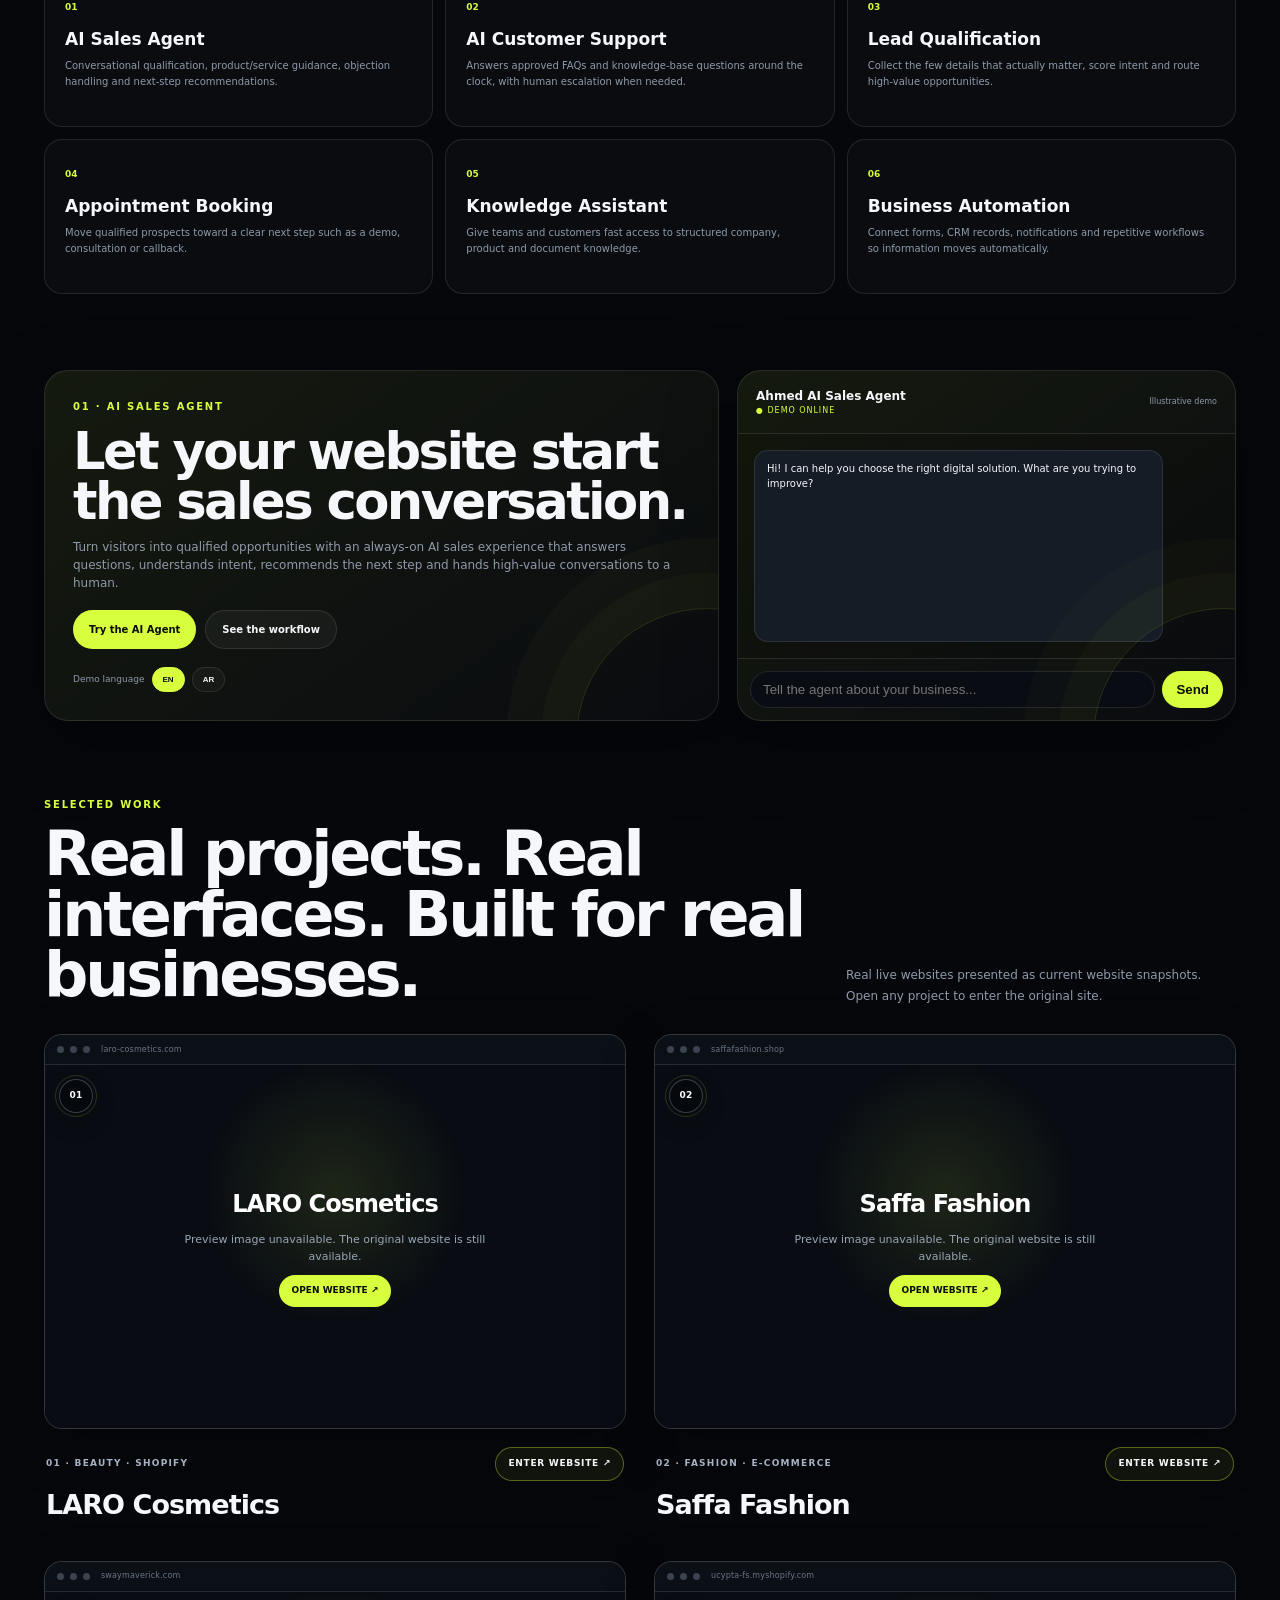
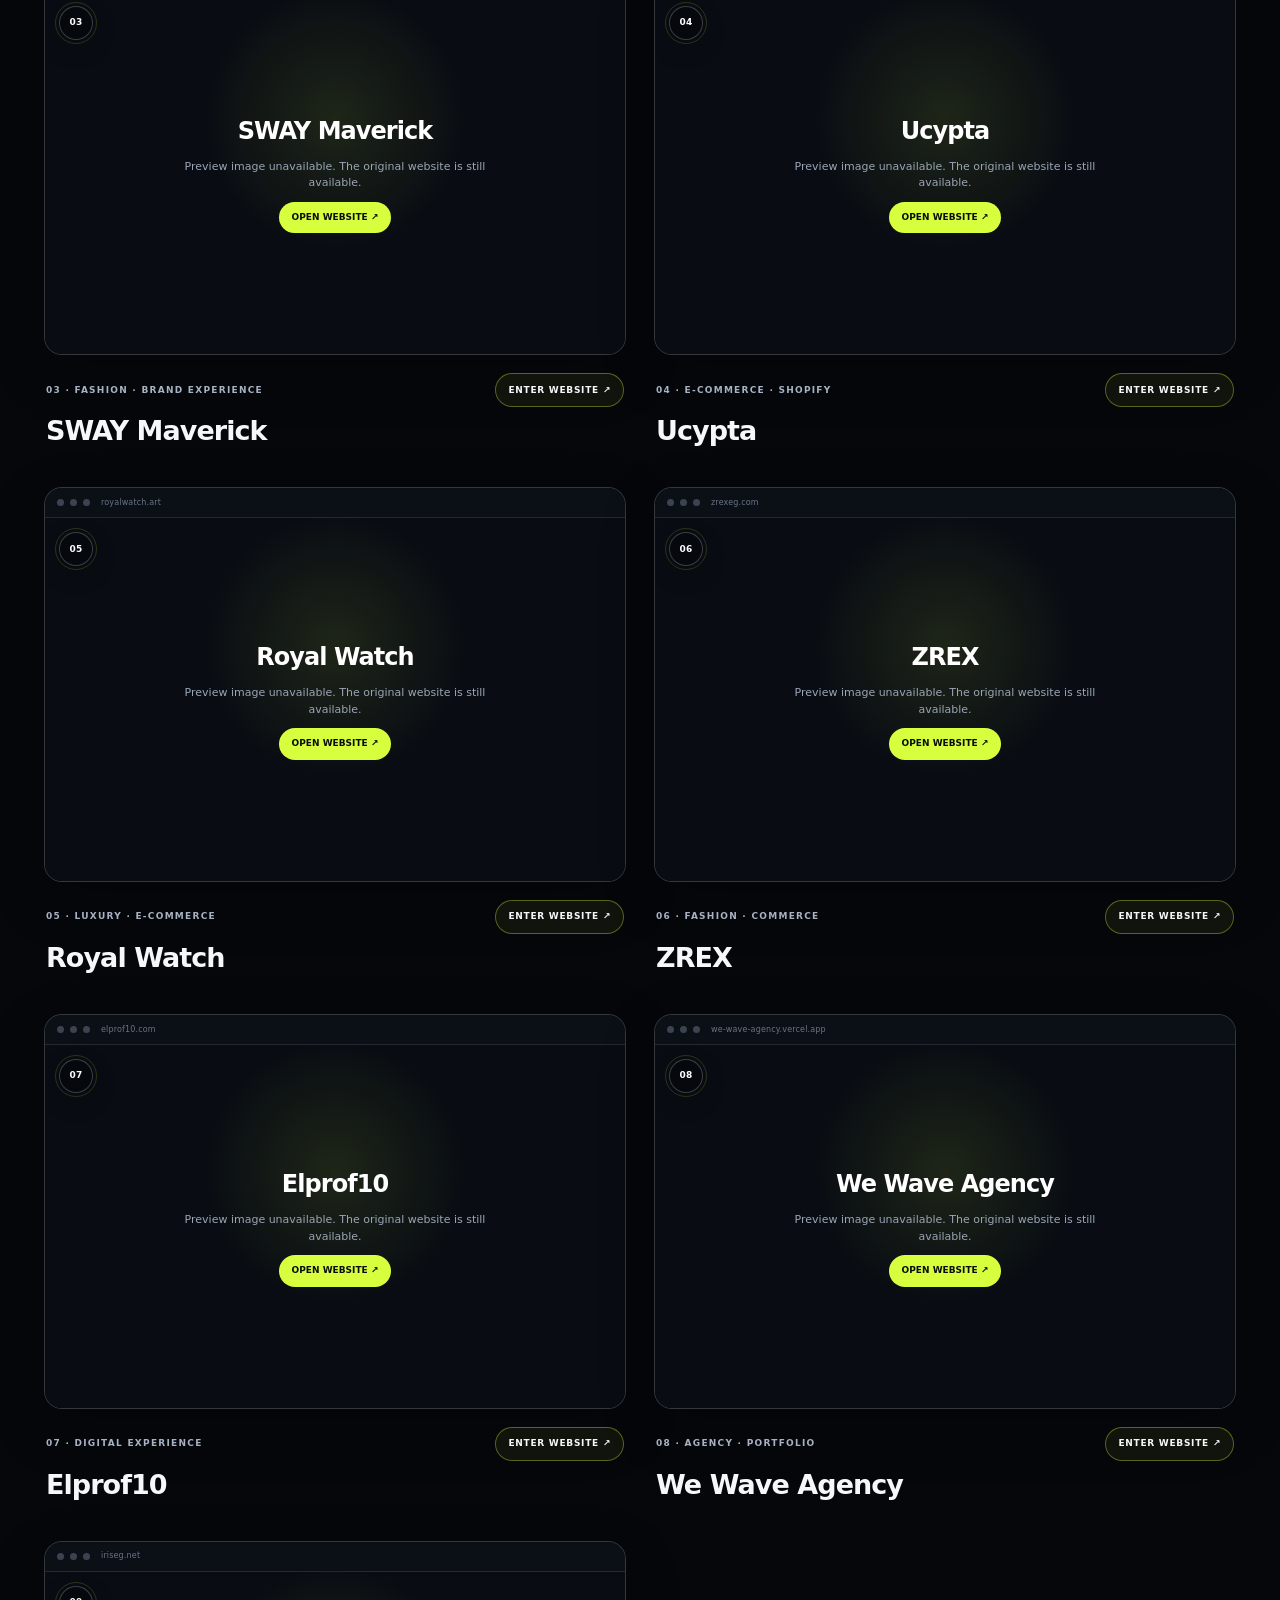
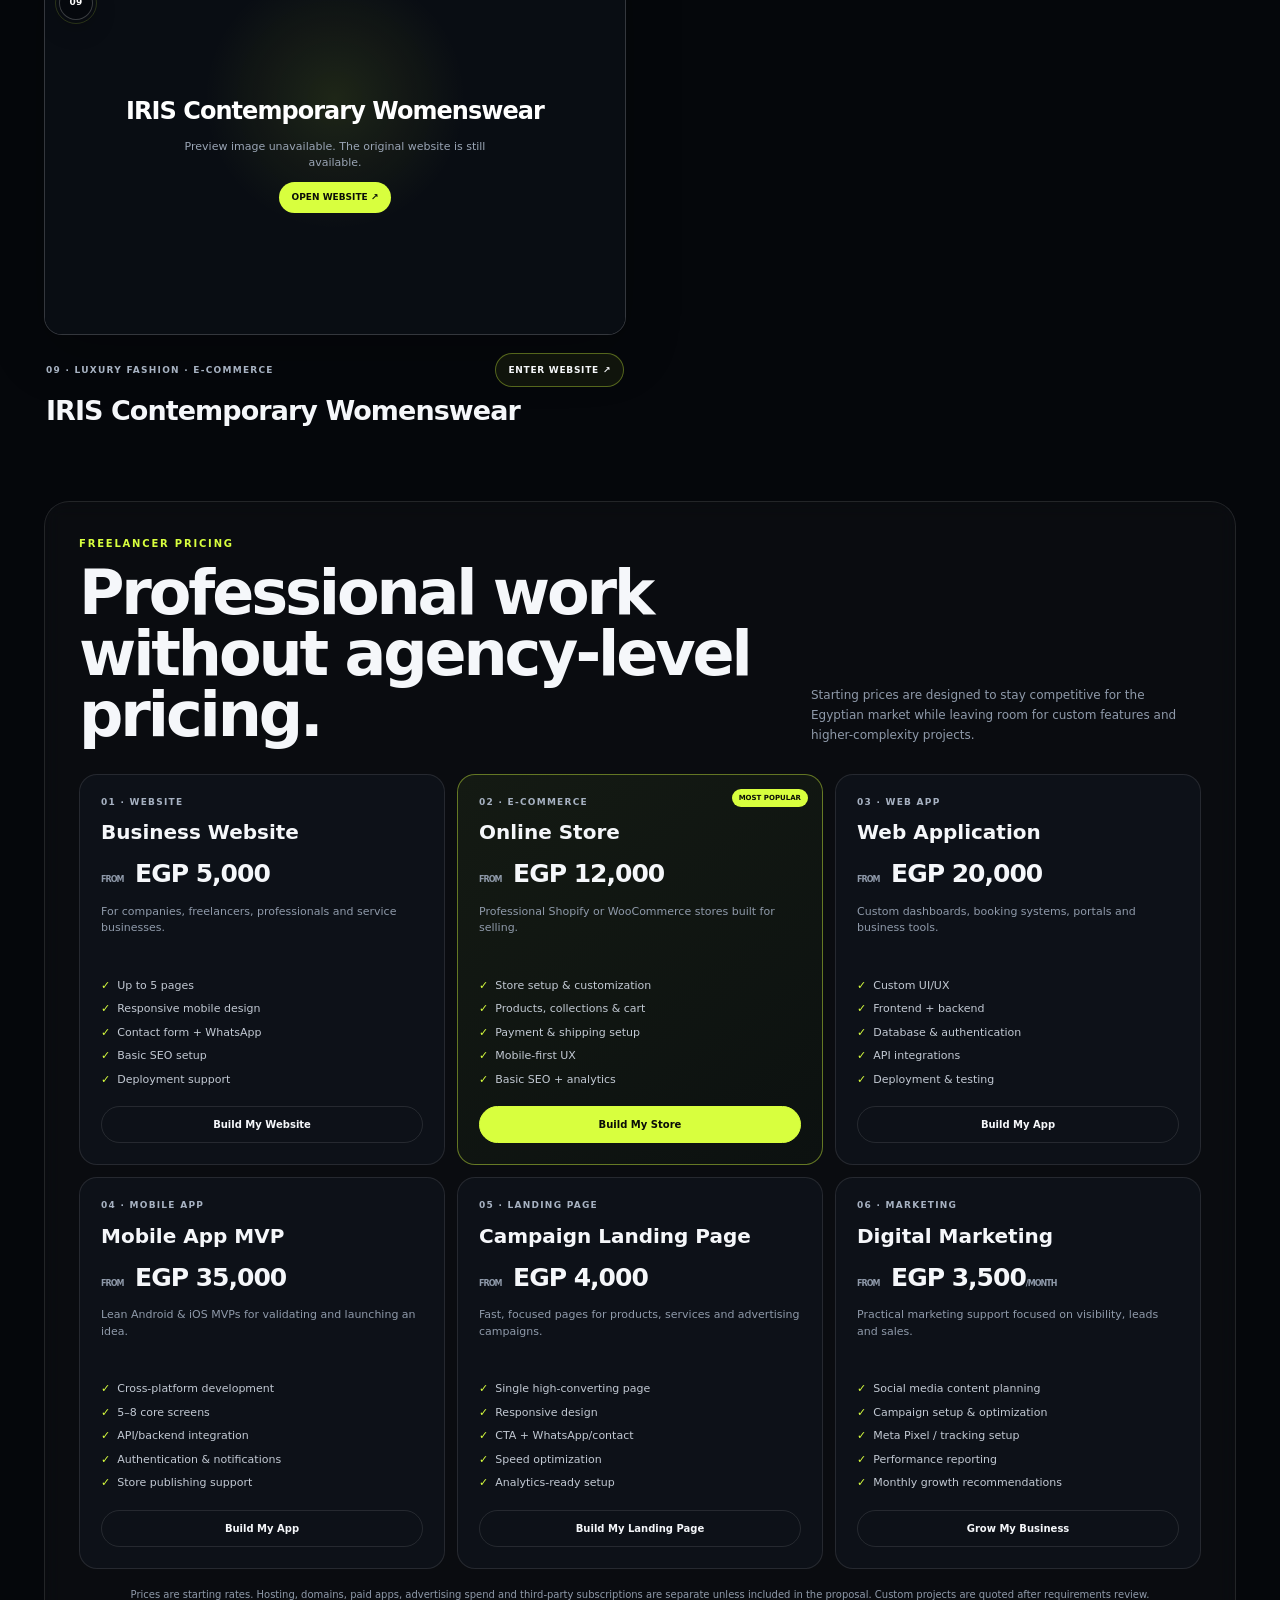
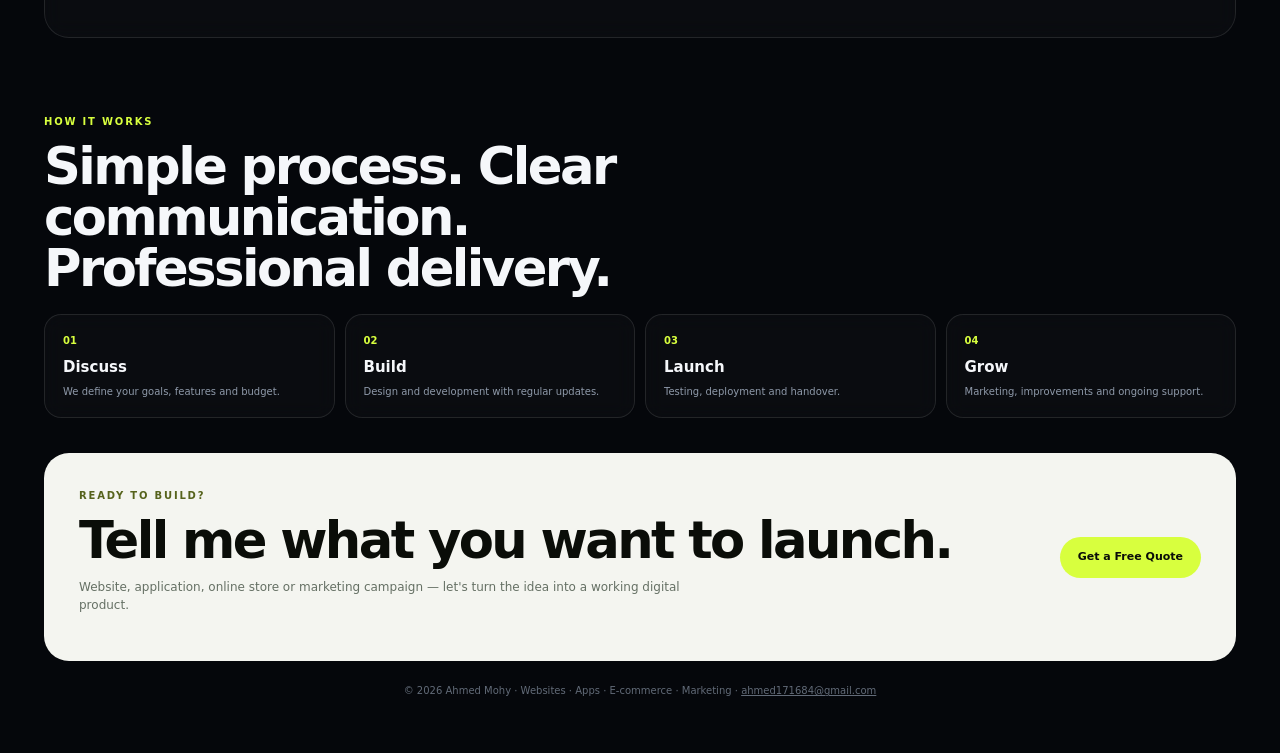
==== commit 9f258a21: "Add marketing blueprint assets" ====
--- a/index.html
+++ b/index.html
@@ -24,6 +24,7 @@
   <link rel="stylesheet" href="style.css" />
   <link rel="stylesheet" href="growth.css" />
   <link rel="stylesheet" href="rtl.css" />
+  <link rel="stylesheet" href="marketing-blueprint.css" />
 </head>
 <body>
   <div class="container">
@@ -56,6 +57,8 @@
     <footer class="footer">© 2026 Ahmed Mohy · Websites · Apps · E-commerce · Marketing · <a href="mailto:ahmed171684@gmail.com">ahmed171684@gmail.com</a></footer>
   </div>
   <div class="preview-modal" id="previewModal" aria-hidden="true" role="dialog" aria-modal="true" aria-labelledby="previewTitle"><div class="preview-backdrop" data-close-preview></div><div class="preview-dialog"><div class="preview-header"><div><span class="eyebrow">LIVE HOMEPAGE</span><h2 id="previewTitle">Project Preview</h2></div><div class="preview-actions"><a id="previewExternal" class="chip" href="#" target="_blank" rel="noopener noreferrer">Open Full Site ↗</a><button class="chip" id="previewClose" type="button">Close</button></div></div><div class="preview-browser"><div class="browser-bar"><span></span><span></span><span></span><small id="previewUrl">Live website</small></div><iframe id="previewFrame" title="Live project homepage" loading="lazy" referrerpolicy="strict-origin-when-cross-origin"></iframe></div><p class="preview-note">If a website blocks embedded previews, use <strong>Open Full Site ↗</strong> to view the exact live homepage in a new tab.</p></div></div>
-  <script src="growth.js"></script><script src="script.js"></script><script src="i18n.js"></script><script src="i18n-reload.js"></script>
+  <script src="growth.js" defer></script>
+  <script src="marketing-blueprint.js" defer></script>
+  <script src="script.js" defer></script>
 </body>
 </html>
--- a/rtl.css
+++ b/rtl.css
@@ -17,4 +17,14 @@
 html[dir="rtl"] .ai-chat-form{direction:rtl}
 html[dir="rtl"] .ai-chat-form input{text-align:right}
 html[dir="rtl"] .wa-body{direction:rtl}
+html[dir="rtl"] .footer{text-align:center}
+html[dir="rtl"] .preview-header{direction:rtl}
+html[dir="rtl"] .preview-actions{direction:rtl}
+html[dir="rtl"] .preview-browser .browser-bar{direction:ltr}
+html[dir="rtl"] .ai-primary,html[dir="rtl"] .ai-secondary,html[dir="rtl"] .case-link,html[dir="rtl"] .price-cta{direction:rtl}
+html[dir="rtl"] .price span{margin-right:0;margin-left:4px}
+html[dir="rtl"] .section-heading,html[dir="rtl"] .hero-card,html[dir="rtl"] .contact-card{flex-direction:row-reverse}
+html[dir="rtl"] .hero-card>div:first-child,html[dir="rtl"] .section-heading>div,html[dir="rtl"] .contact-card>div:first-child{min-width:0}
+html[dir="rtl"] .work-info p,html[dir="rtl"] .price-card p,html[dir="rtl"] .pricing-note,html[dir="rtl"] .process-grid span{overflow-wrap:anywhere}
+html[dir="rtl"] a,html[dir="rtl"] button{font-family:inherit}
 @media(max-width:900px){html[dir="rtl"] .hero-card,html[dir="rtl"] .section-heading,html[dir="rtl"] .contact-card{flex-direction:column;align-items:stretch}}
--- a/marketing-blueprint.css
+++ b/marketing-blueprint.css
@@ -0,0 +1 @@
+.marketing-blueprint{margin:26px 0;padding:24px;border:1px solid var(--line);border-radius:22px;background:rgba(255,255,255,.025);box-shadow:var(--shadow)}.mb-head{display:flex;justify-content:space-between;gap:20px;align-items:flex-start;margin-bottom:20px}.mb-head h2{margin:6px 0 8px;font-size:28px}.mb-head p{color:var(--muted);max-width:680px;font-size:11px;line-height:1.7}.mb-badge,.mb-card-top b{border:1px solid var(--line);border-radius:999px;padding:7px 10px;font-size:8px;color:var(--accent);white-space:nowrap}.mb-form{padding:18px;border:1px solid var(--line);border-radius:16px;background:rgba(0,0,0,.12);display:grid;gap:12px}.mb-form label{display:grid;gap:6px;font-size:10px;font-weight:700}.mb-form input,.mb-form textarea{width:100%;box-sizing:border-box;background:#0b1118;color:var(--text);border:1px solid var(--line);border-radius:10px;padding:11px;font:inherit;outline:none}.mb-actions{display:flex;gap:8px;flex-wrap:wrap}.mb-account{font-size:10px;color:var(--accent)}.mb-status,.mb-form small{color:var(--muted);font-size:9px}.mb-results{display:grid;grid-template-columns:repeat(2,1fr);gap:10px;margin-top:12px}.mb-card{padding:18px;border:1px solid var(--line);border-radius:16px;background:rgba(255,255,255,.025)}.mb-card-top{display:flex;justify-content:space-between;gap:8px;align-items:center;font-weight:800;font-size:12px}.mb-card p{color:#c8ced7;font-size:10px;line-height:1.6}.mb-card h4{font-size:9px;text-transform:uppercase;letter-spacing:.12em;color:var(--muted);margin:14px 0 7px}.mb-card ul,.mb-card ol{margin:0;padding-left:18px;color:#c8ced7;font-size:10px;line-height:1.7}.mb-card li{margin:3px 0}@media(max-width:700px){.mb-head{display:block}.mb-badge{display:inline-block;margin-top:10px}.mb-results{grid-template-columns:1fr}.mb-head h2{font-size:22px}}
